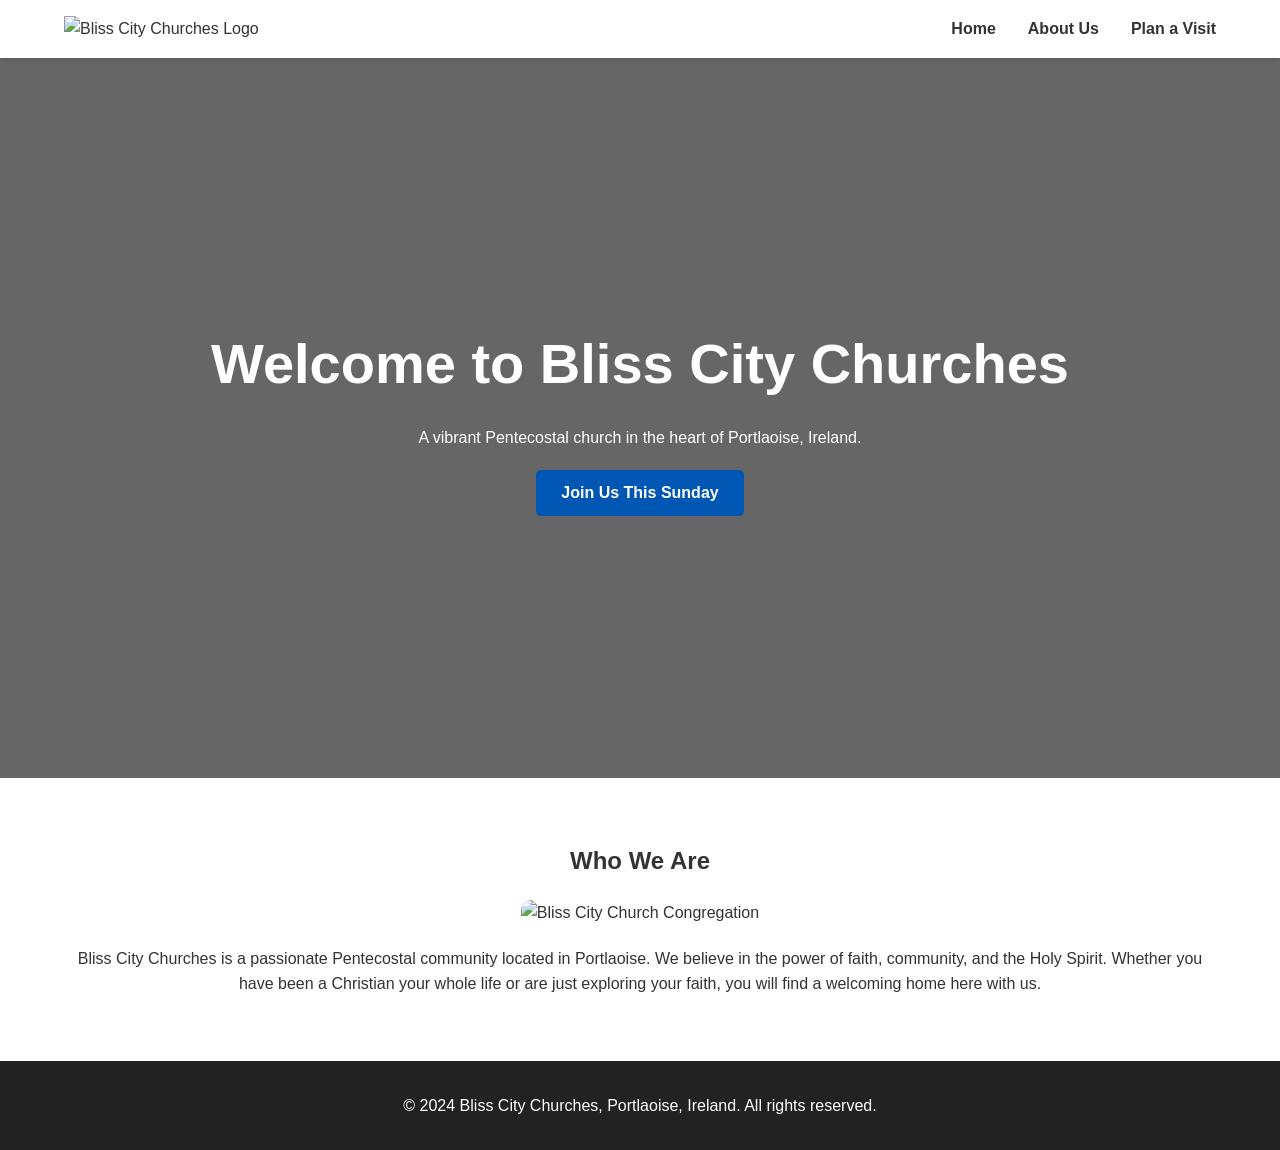
==== index.html @ 54a0cd27 "where we start" ====
<!DOCTYPE html>
<html lang="en">
<head>
    <meta charset="UTF-8">
    <meta name="viewport" content="width=device-width, initial-scale=1.0">
    <title>Bliss City Churches | Portlaoise, Ireland</title>
    <link rel="stylesheet" href="styles.css">
</head>
<body>
    <header>
        <div class="logo">
            <!-- Replace 'logo.png' with your actual logo file name in the assets folder -->
            <img src="assets/logo.png" alt="Bliss City Churches Logo" height="60">
        </div>
        <nav>
            <ul>
                <li><a href="#home">Home</a></li>
                <li><a href="#about">About Us</a></li>
                <li><a href="#visit">Plan a Visit</a></li>
            </ul>
        </nav>
    </header>

    <section id="home" class="hero">
        <div class="hero-content">
            <h1>Welcome to Bliss City Churches</h1>
            <p>A vibrant Pentecostal church in the heart of Portlaoise, Ireland.</p>
            <a href="#visit" class="btn">Join Us This Sunday</a>
        </div>
    </section>

    <section id="about" class="about">
        <h2>Who We Are</h2>
        <div class="about-content">
            <!-- Replace 'church-family.jpg' with a real photo from your assets folder -->
            <img src="assets/church-family.jpg" alt="Bliss City Church Congregation">
            <p>Bliss City Churches is a passionate Pentecostal community located in Portlaoise. We believe in the power of faith, community, and the Holy Spirit. Whether you have been a Christian your whole life or are just exploring your faith, you will find a welcoming home here with us.</p>
        </div>
    </section>

    <footer>
        <p>&copy; 2024 Bliss City Churches, Portlaoise, Ireland. All rights reserved.</p>
    </footer>
</body>
</html>
---- styles.css ----
* {
    margin: 0;
    padding: 0;
    box-sizing: border-box;
    font-family: 'Segoe UI', Tahoma, Geneva, Verdana, sans-serif;
}

body {
    line-height: 1.6;
    color: #333;
}

header {
    display: flex;
    justify-content: space-between;
    align-items: center;
    padding: 1rem 5%;
    background-color: #fff;
    box-shadow: 0 2px 5px rgba(0,0,0,0.1);
    position: sticky;
    top: 0;
    z-index: 100;
}

nav ul {
    list-style: none;
    display: flex;
    gap: 2rem;
}

nav a {
    text-decoration: none;
    color: #333;
    font-weight: 600;
    transition: color 0.3s ease;
}

nav a:hover {
    color: #0056b3;
}

.hero {
    /* Replace 'hero-bg.jpg' with a welcoming background image from your assets folder */
    background: linear-gradient(rgba(0, 0, 0, 0.6), rgba(0, 0, 0, 0.6)), url('assets/hero-bg.jpg') center/cover;
    height: 80vh;
    display: flex;
    align-items: center;
    justify-content: center;
    text-align: center;
    color: #fff;
    padding: 0 20px;
}

.hero h1 {
    font-size: 3.5rem;
    margin-bottom: 1rem;
}

.btn {
    display: inline-block;
    padding: 10px 25px;
    background-color: #0056b3;
    color: #fff;
    text-decoration: none;
    border-radius: 5px;
    margin-top: 20px;
    font-weight: bold;
    transition: background 0.3s;
}

.btn:hover {
    background-color: #004494;
}

.about {
    padding: 4rem 5%;
    text-align: center;
}

.about img {
    max-width: 100%;
    border-radius: 10px;
    margin: 20px 0;
}

footer {
    text-align: center;
    padding: 2rem;
    background-color: #222;
    color: #fff;
}
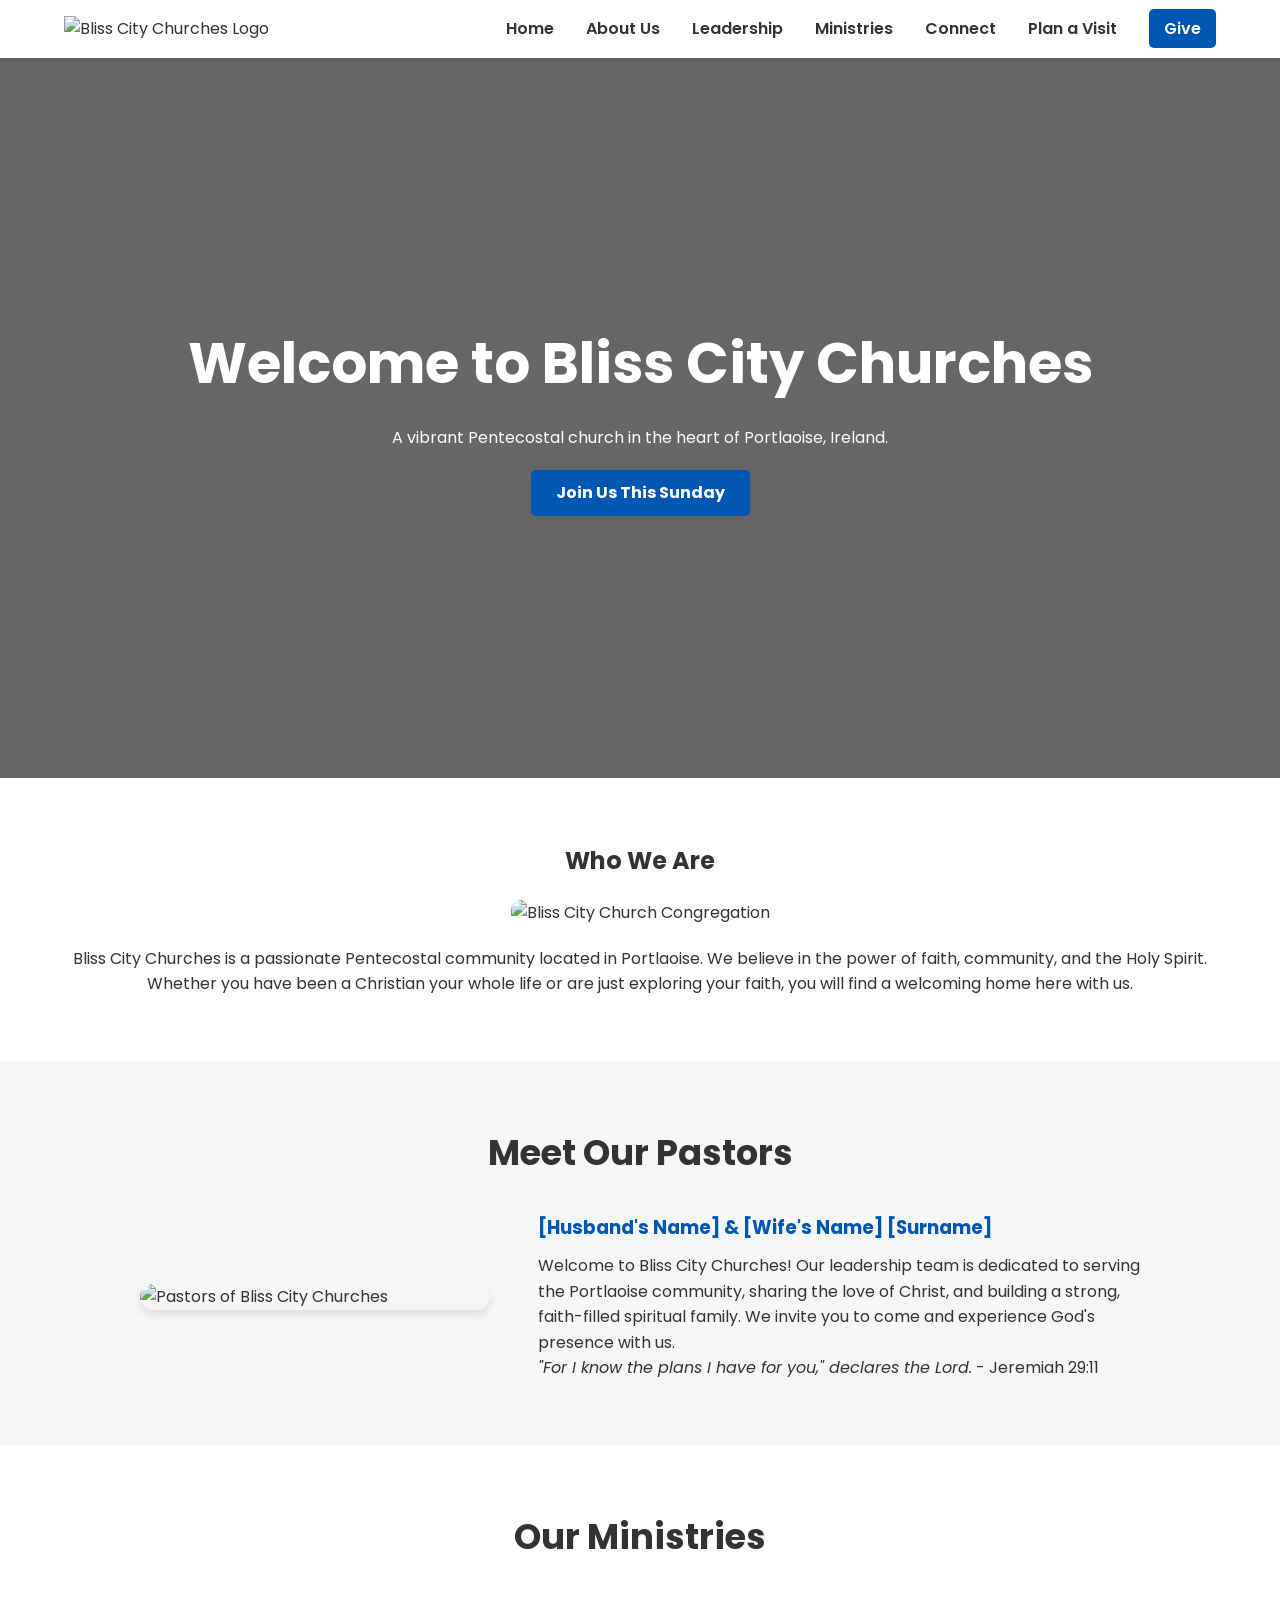
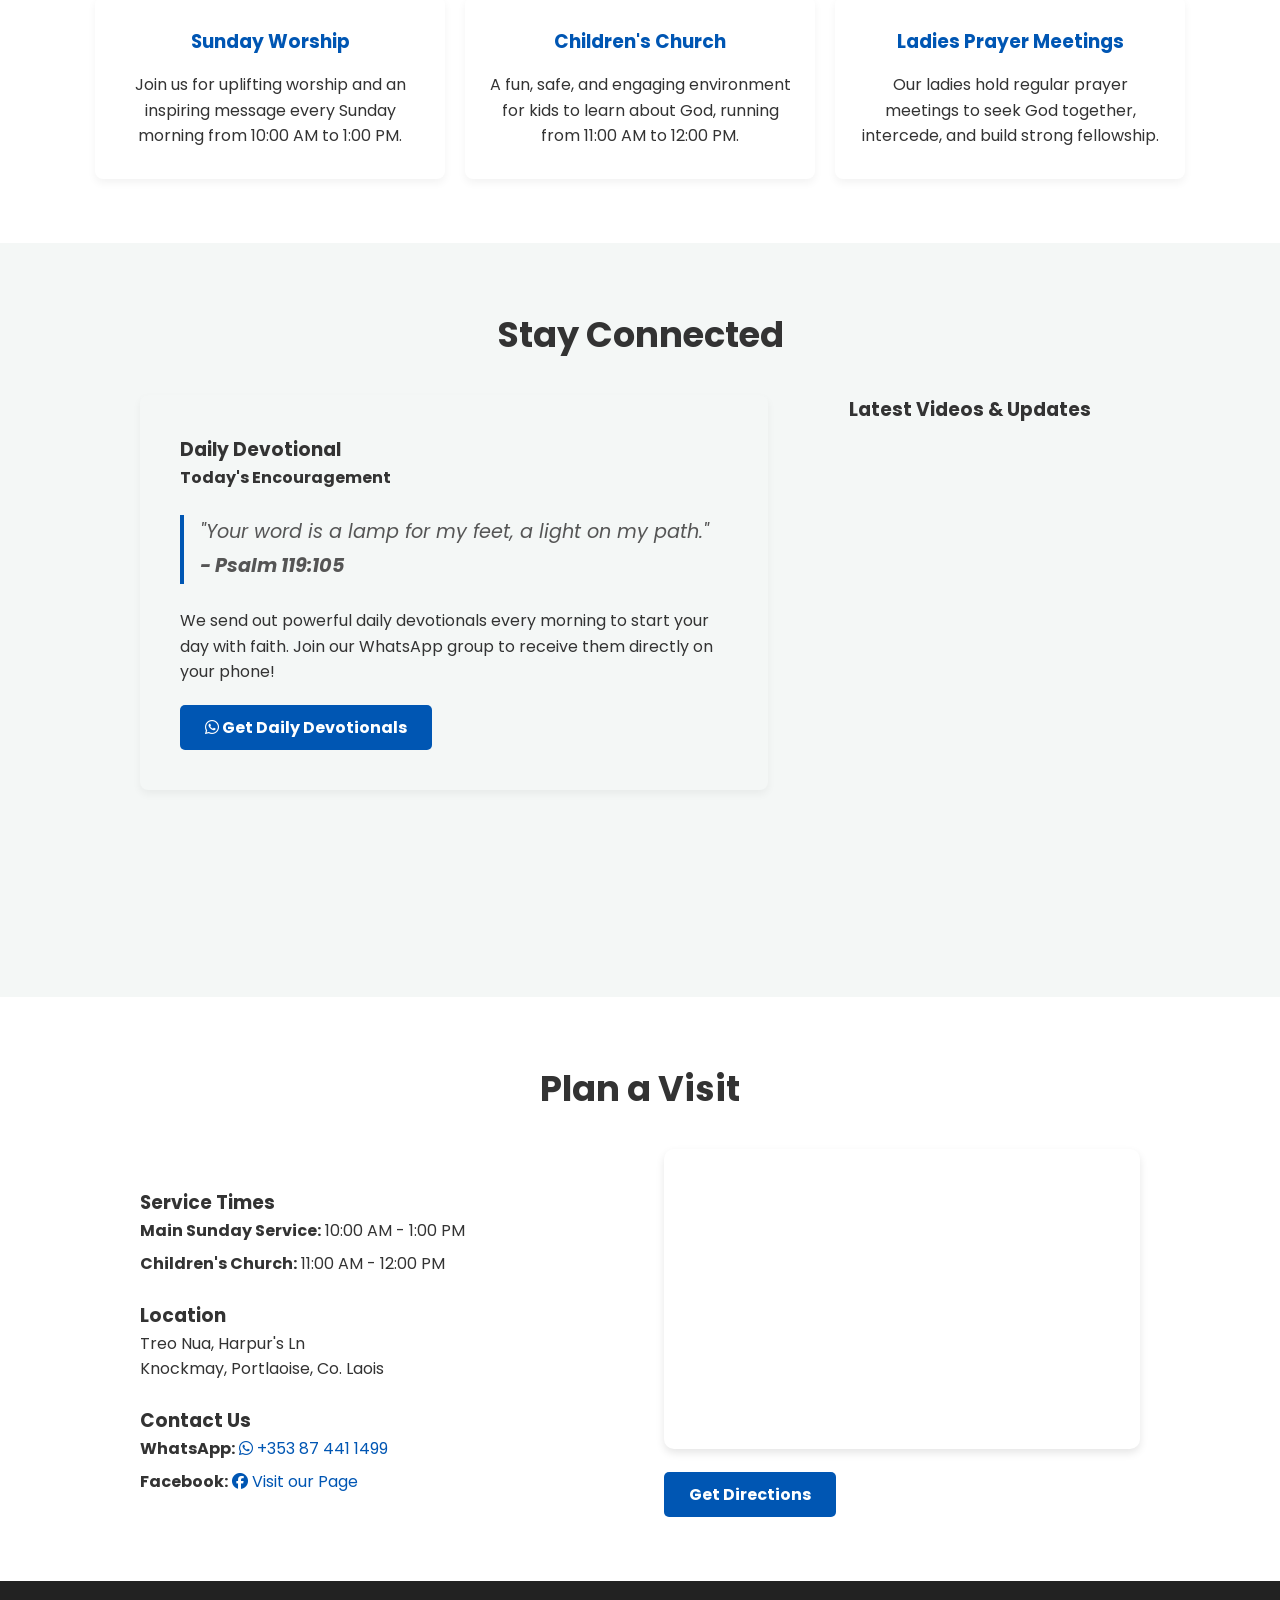
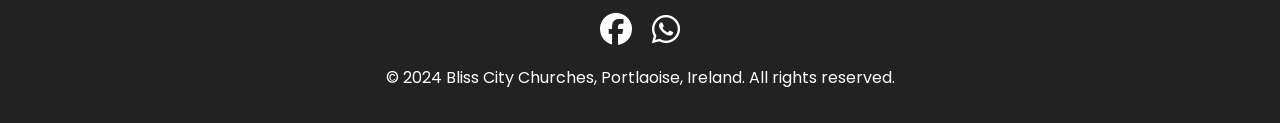
==== commit 2053a8f3: "massive upgrade" ====
--- a/index.html
+++ b/index.html
@@ -5,18 +5,24 @@
     <meta name="viewport" content="width=device-width, initial-scale=1.0">
     <title>Bliss City Churches | Portlaoise, Ireland</title>
     <link rel="stylesheet" href="styles.css">
+    <link rel="stylesheet" href="https://cdnjs.cloudflare.com/ajax/libs/font-awesome/6.4.0/css/all.min.css">
+    <!-- Adding a modern Google Font (Poppins) -->
+    <link href="https://fonts.googleapis.com/css2?family=Poppins:wght@300;400;600;700&display=swap" rel="stylesheet">
 </head>
 <body>
     <header>
         <div class="logo">
-            <!-- Replace 'logo.png' with your actual logo file name in the assets folder -->
-            <img src="assets/logo.png" alt="Bliss City Churches Logo" height="60">
+            <img src="assets/bliss%20city%20logo.jpg" alt="Bliss City Churches Logo" height="60">
         </div>
         <nav>
             <ul>
                 <li><a href="#home">Home</a></li>
                 <li><a href="#about">About Us</a></li>
+                <li><a href="#pastor">Leadership</a></li>
+                <li><a href="#ministries">Ministries</a></li>
+                <li><a href="#connect">Connect</a></li>
                 <li><a href="#visit">Plan a Visit</a></li>
+                <li><a href="#donate" class="nav-btn">Give</a></li>
             </ul>
         </nav>
     </header>
@@ -38,7 +44,91 @@
         </div>
     </section>
 
+    <section id="pastor" class="pastor">
+        <h2>Meet Our Pastors</h2>
+        <div class="pastor-content">
+            <!-- Replace 'pastors.jpg' with a photo of the pastor and his wife from your assets folder -->
+            <img src="assets/pastors.jpg" alt="Pastors of Bliss City Churches">
+            <div class="pastor-text">
+                <h3>[Husband's Name] & [Wife's Name] [Surname]</h3>
+                <p>Welcome to Bliss City Churches! Our leadership team is dedicated to serving the Portlaoise community, sharing the love of Christ, and building a strong, faith-filled spiritual family. We invite you to come and experience God's presence with us.</p>
+                <p><em>"For I know the plans I have for you," declares the Lord.</em> - Jeremiah 29:11</p>
+            </div>
+        </div>
+    </section>
+
+    <section id="ministries" class="ministries">
+        <h2>Our Ministries</h2>
+        <div class="grid-container">
+            <div class="card">
+                <h3>Sunday Worship</h3>
+                <p>Join us for uplifting worship and an inspiring message every Sunday morning from 10:00 AM to 1:00 PM.</p>
+            </div>
+            <div class="card">
+                <h3>Children's Church</h3>
+                <p>A fun, safe, and engaging environment for kids to learn about God, running from 11:00 AM to 12:00 PM.</p>
+            </div>
+            <div class="card">
+                <h3>Ladies Prayer Meetings</h3>
+                <p>Our ladies hold regular prayer meetings to seek God together, intercede, and build strong fellowship.</p>
+            </div>
+        </div>
+    </section>
+
+    <section id="connect" class="media-section">
+        <h2>Stay Connected</h2>
+        <div class="media-container">
+            <div class="devotional-card">
+                <h3>Daily Devotional</h3>
+                <p class="date"><strong>Today's Encouragement</strong></p>
+                <blockquote>
+                    "Your word is a lamp for my feet, a light on my path." <br><strong>- Psalm 119:105</strong>
+                </blockquote>
+                <p>We send out powerful daily devotionals every morning to start your day with faith. Join our WhatsApp group to receive them directly on your phone!</p>
+                <a href="https://wa.me/353874411499" target="_blank" class="btn"><i class="fab fa-whatsapp"></i> Get Daily Devotionals</a>
+            </div>
+            
+            <div class="facebook-wrap">
+                <h3>Latest Videos & Updates</h3>
+                <!-- Facebook Page Plugin iframe -->
+                <iframe src="https://www.facebook.com/plugins/page.php?href=https%3A%2F%2Fwww.facebook.com%2Fprofile.php%3Fid%3D100092281775877&tabs=timeline&width=340&height=500&small_header=false&adapt_container_width=true&hide_cover=false&show_facepile=true&appId" width="340" height="500" style="border:none;overflow:hidden" scrolling="no" frameborder="0" allowfullscreen="true" allow="autoplay; clipboard-write; encrypted-media; picture-in-picture; web-share"></iframe>
+            </div>
+        </div>
+    </section>
+
+    <section id="visit" class="visit">
+        <h2>Plan a Visit</h2>
+        <div class="visit-content">
+            <div class="visit-info">
+                <h3>Service Times</h3>
+                <p><strong>Main Sunday Service:</strong> 10:00 AM - 1:00 PM</p>
+                <p><strong>Children's Church:</strong> 11:00 AM - 12:00 PM</p>
+                <h3>Location</h3>
+                <p>Treo Nua, Harpur's Ln<br>Knockmay, Portlaoise, Co. Laois</p>
+                <h3>Contact Us</h3>
+                <p><strong>WhatsApp:</strong> <a href="https://wa.me/353874411499" target="_blank"><i class="fab fa-whatsapp"></i> +353 87 441 1499</a></p>
+                <p><strong>Facebook:</strong> <a href="https://www.facebook.com/profile.php?id=100092281775877" target="_blank"><i class="fab fa-facebook"></i> Visit our Page</a></p>
+            </div>
+            <div class="visit-map">
+                <!-- Interactive Google Map embedded for Portlaoise -->
+                <iframe 
+                    src="https://maps.google.com/maps?q=Treo%20Nua,%20Harpur's%20Ln,%20Knockmay,%20Portlaoise,%20Co.%20Laois&t=&z=15&ie=UTF8&iwloc=&output=embed" 
+                    width="100%" 
+                    height="300" 
+                    style="border:0;" 
+                    allowfullscreen="" 
+                    loading="lazy">
+                </iframe>
+                <a href="https://www.google.com/maps/dir/?api=1&destination=Treo+Nua,+Harpurs+Ln,+Knockmay,+Portlaoise,+Co.+Laois" target="_blank" class="btn map-btn">Get Directions</a>
+            </div>
+        </div>
+    </section>
+
     <footer>
+        <div class="social-links">
+            <a href="https://www.facebook.com/profile.php?id=100092281775877" target="_blank" aria-label="Facebook"><i class="fab fa-facebook fa-2x"></i></a>
+            <a href="https://wa.me/353874411499" target="_blank" aria-label="WhatsApp"><i class="fab fa-whatsapp fa-2x"></i></a>
+        </div>
         <p>&copy; 2024 Bliss City Churches, Portlaoise, Ireland. All rights reserved.</p>
     </footer>
 </body>
--- a/styles.css
+++ b/styles.css
@@ -2,7 +2,7 @@
     margin: 0;
     padding: 0;
     box-sizing: border-box;
-    font-family: 'Segoe UI', Tahoma, Geneva, Verdana, sans-serif;
+    font-family: 'Poppins', sans-serif;
 }
 
 body {
@@ -39,9 +39,19 @@
     color: #0056b3;
 }
 
+.nav-btn {
+    background-color: #0056b3;
+    color: #fff !important;
+    padding: 8px 15px;
+    border-radius: 5px;
+}
+
+.nav-btn:hover {
+    background-color: #004494;
+}
+
 .hero {
-    /* Replace 'hero-bg.jpg' with a welcoming background image from your assets folder */
-    background: linear-gradient(rgba(0, 0, 0, 0.6), rgba(0, 0, 0, 0.6)), url('assets/hero-bg.jpg') center/cover;
+    background: linear-gradient(rgba(0, 0, 0, 0.6), rgba(0, 0, 0, 0.6)), url('assets/bliss%20city%20hero.jpg') center/cover;
     height: 80vh;
     display: flex;
     align-items: center;
@@ -83,9 +93,211 @@
     margin: 20px 0;
 }
 
+.pastor {
+    padding: 4rem 5%;
+    text-align: center;
+    background-color: #f4f7f6;
+}
+
+.pastor h2 {
+    margin-bottom: 2rem;
+    font-size: 2.2rem;
+}
+
+.pastor-content {
+    display: flex;
+    flex-wrap: wrap;
+    gap: 3rem;
+    justify-content: center;
+    align-items: center;
+    max-width: 1000px;
+    margin: 0 auto;
+    text-align: left;
+}
+
+.pastor-content img {
+    width: 100%;
+    max-width: 350px;
+    height: auto;
+    object-fit: cover;
+    border-radius: 15px;
+    box-shadow: 0 4px 8px rgba(0,0,0,0.1);
+}
+
+.pastor-text {
+    flex: 1 1 300px;
+}
+
+.pastor-text h3 {
+    color: #0056b3;
+    margin-bottom: 10px;
+}
+
+.ministries, .visit {
+    padding: 4rem 5%;
+    text-align: center;
+}
+
+.ministries {
+    background-color: #fff;
+}
+
+.ministries h2, .visit h2 {
+    margin-bottom: 2rem;
+    font-size: 2.2rem;
+}
+
+.grid-container {
+    display: flex;
+    flex-wrap: wrap;
+    gap: 20px;
+    justify-content: center;
+}
+
+.card {
+    background: #fff;
+    padding: 30px 20px;
+    border-radius: 8px;
+    box-shadow: 0 4px 8px rgba(0,0,0,0.05);
+    flex: 1 1 300px;
+    max-width: 350px;
+    transition: transform 0.3s ease, box-shadow 0.3s ease;
+}
+
+.card:hover, .devotional-card:hover {
+    transform: translateY(-5px);
+    box-shadow: 0 8px 15px rgba(0,0,0,0.1);
+}
+
+.card h3 {
+    color: #0056b3;
+    margin-bottom: 15px;
+}
+
+.media-section {
+    padding: 4rem 5%;
+    text-align: center;
+    background-color: #f4f7f6;
+}
+
+.media-section h2 {
+    margin-bottom: 2rem;
+    font-size: 2.2rem;
+}
+
+.media-container {
+    display: flex;
+    flex-wrap: wrap;
+    gap: 2rem;
+    justify-content: center;
+    align-items: flex-start;
+    max-width: 1000px;
+    margin: 0 auto;
+}
+
+.devotional-card {
+    background: #f4f7f6;
+    padding: 2.5rem;
+    border-radius: 8px;
+    flex: 1 1 300px;
+    text-align: left;
+    box-shadow: 0 4px 8px rgba(0,0,0,0.05);
+    transition: transform 0.3s ease, box-shadow 0.3s ease;
+}
+
+.devotional-card blockquote {
+    font-size: 1.2rem;
+    font-style: italic;
+    border-left: 4px solid #0056b3;
+    padding-left: 1rem;
+    margin: 1.5rem 0;
+    color: #555;
+    line-height: 1.8;
+}
+
+.visit {
+    background-color: #fff;
+}
+
+.visit-content {
+    display: flex;
+    flex-wrap: wrap;
+    gap: 3rem;
+    justify-content: center;
+    align-items: center;
+    text-align: left;
+    max-width: 1000px;
+    margin: 0 auto;
+}
+
+.visit-info, .visit-map {
+    flex: 1 1 300px;
+}
+
+.visit-info h3 {
+    margin-top: 1.5rem;
+    color: #333;
+}
+
+.visit-info p {
+    margin-bottom: 0.5rem;
+}
+
+.visit-info a {
+    color: #0056b3;
+    text-decoration: none;
+}
+
+.visit-info a:hover {
+    text-decoration: underline;
+}
+
+.visit-map img, .visit-map iframe {
+    width: 100%;
+    border-radius: 10px;
+    box-shadow: 0 4px 8px rgba(0,0,0,0.1);
+}
+
+.map-btn {
+    margin-top: 15px;
+}
+
 footer {
     text-align: center;
     padding: 2rem;
     background-color: #222;
     color: #fff;
+}
+
+footer .social-links {
+    margin-bottom: 1rem;
+    display: flex;
+    justify-content: center;
+    gap: 20px;
+}
+
+footer .social-links a {
+    color: #fff;
+    text-decoration: none;
+    transition: color 0.3s ease, transform 0.3s ease;
+}
+
+footer .social-links a:hover {
+    color: #0056b3;
+    transform: scale(1.2);
+}
+
+/* Mobile Responsiveness */
+@media (max-width: 768px) {
+    header {
+        flex-direction: column;
+        gap: 15px;
+    }
+    nav ul {
+        flex-wrap: wrap;
+        justify-content: center;
+    }
+    .hero h1 {
+        font-size: 2.2rem;
+    }
 }
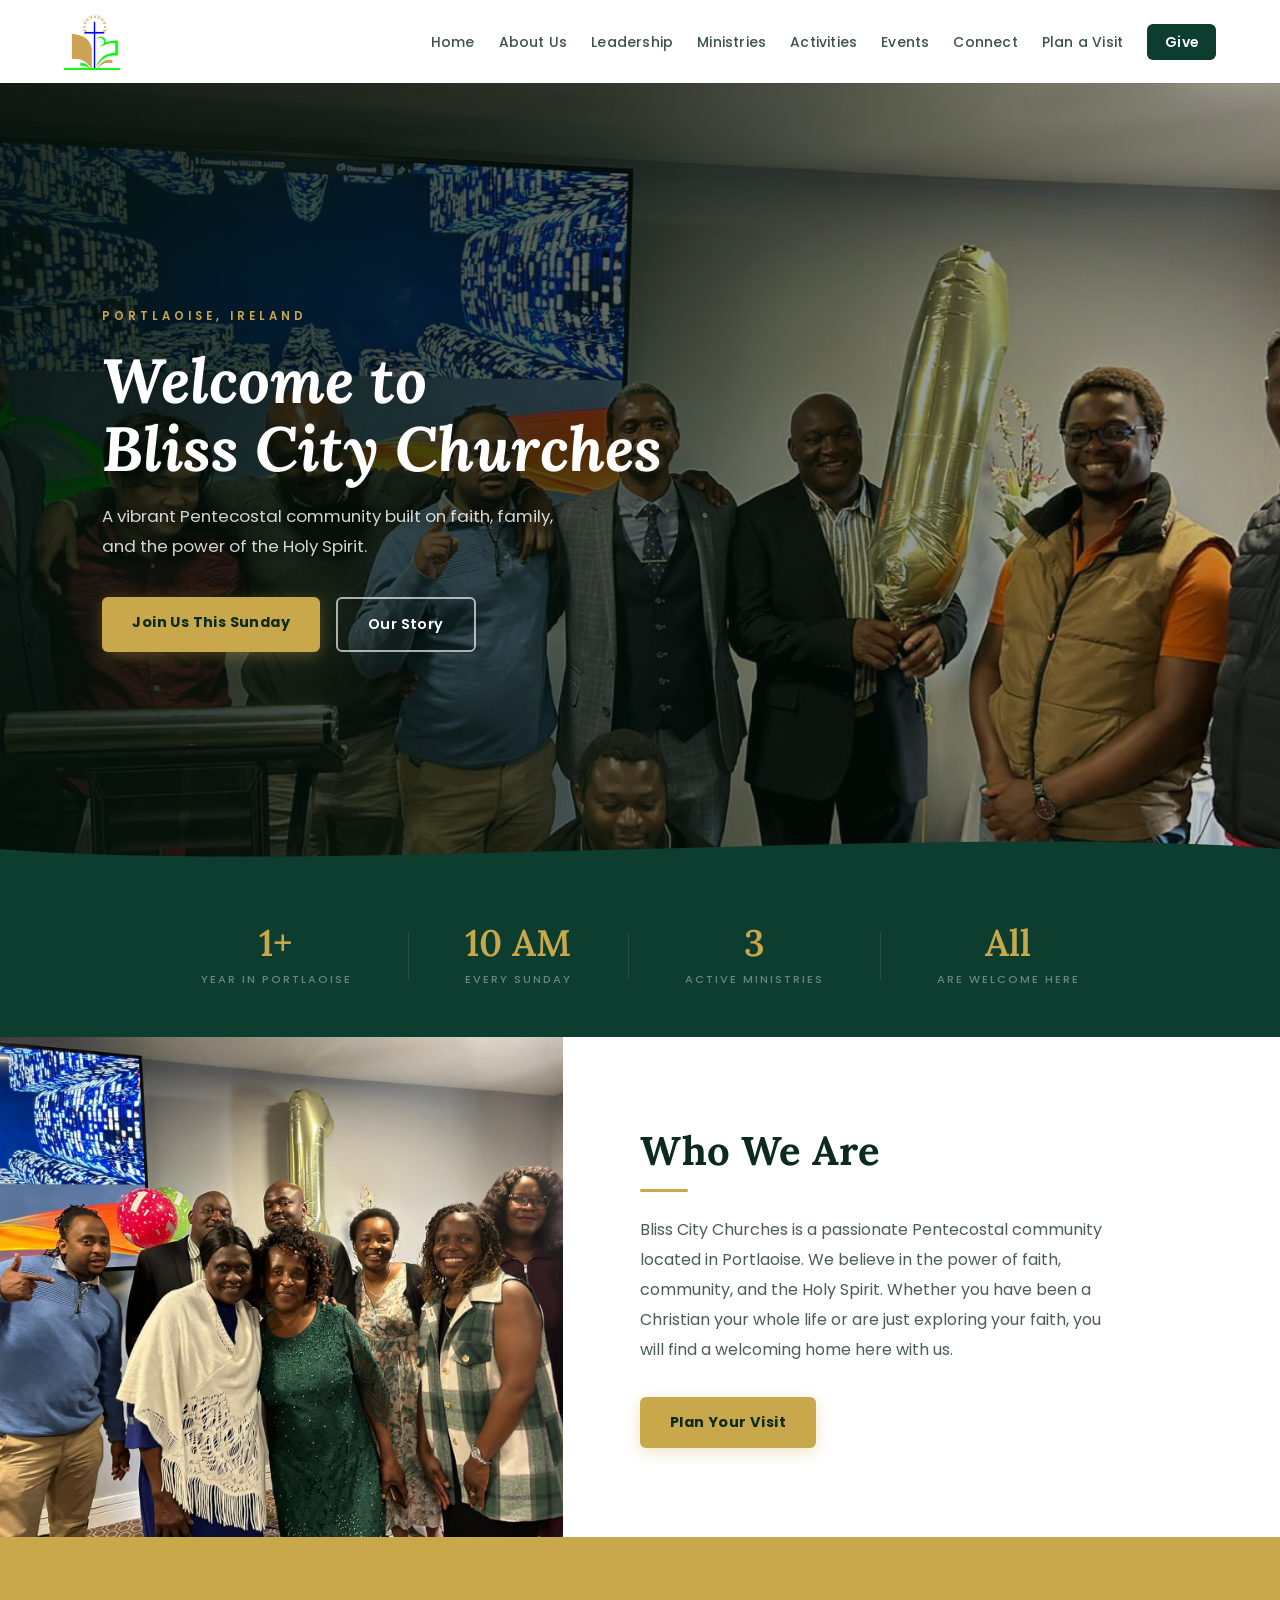
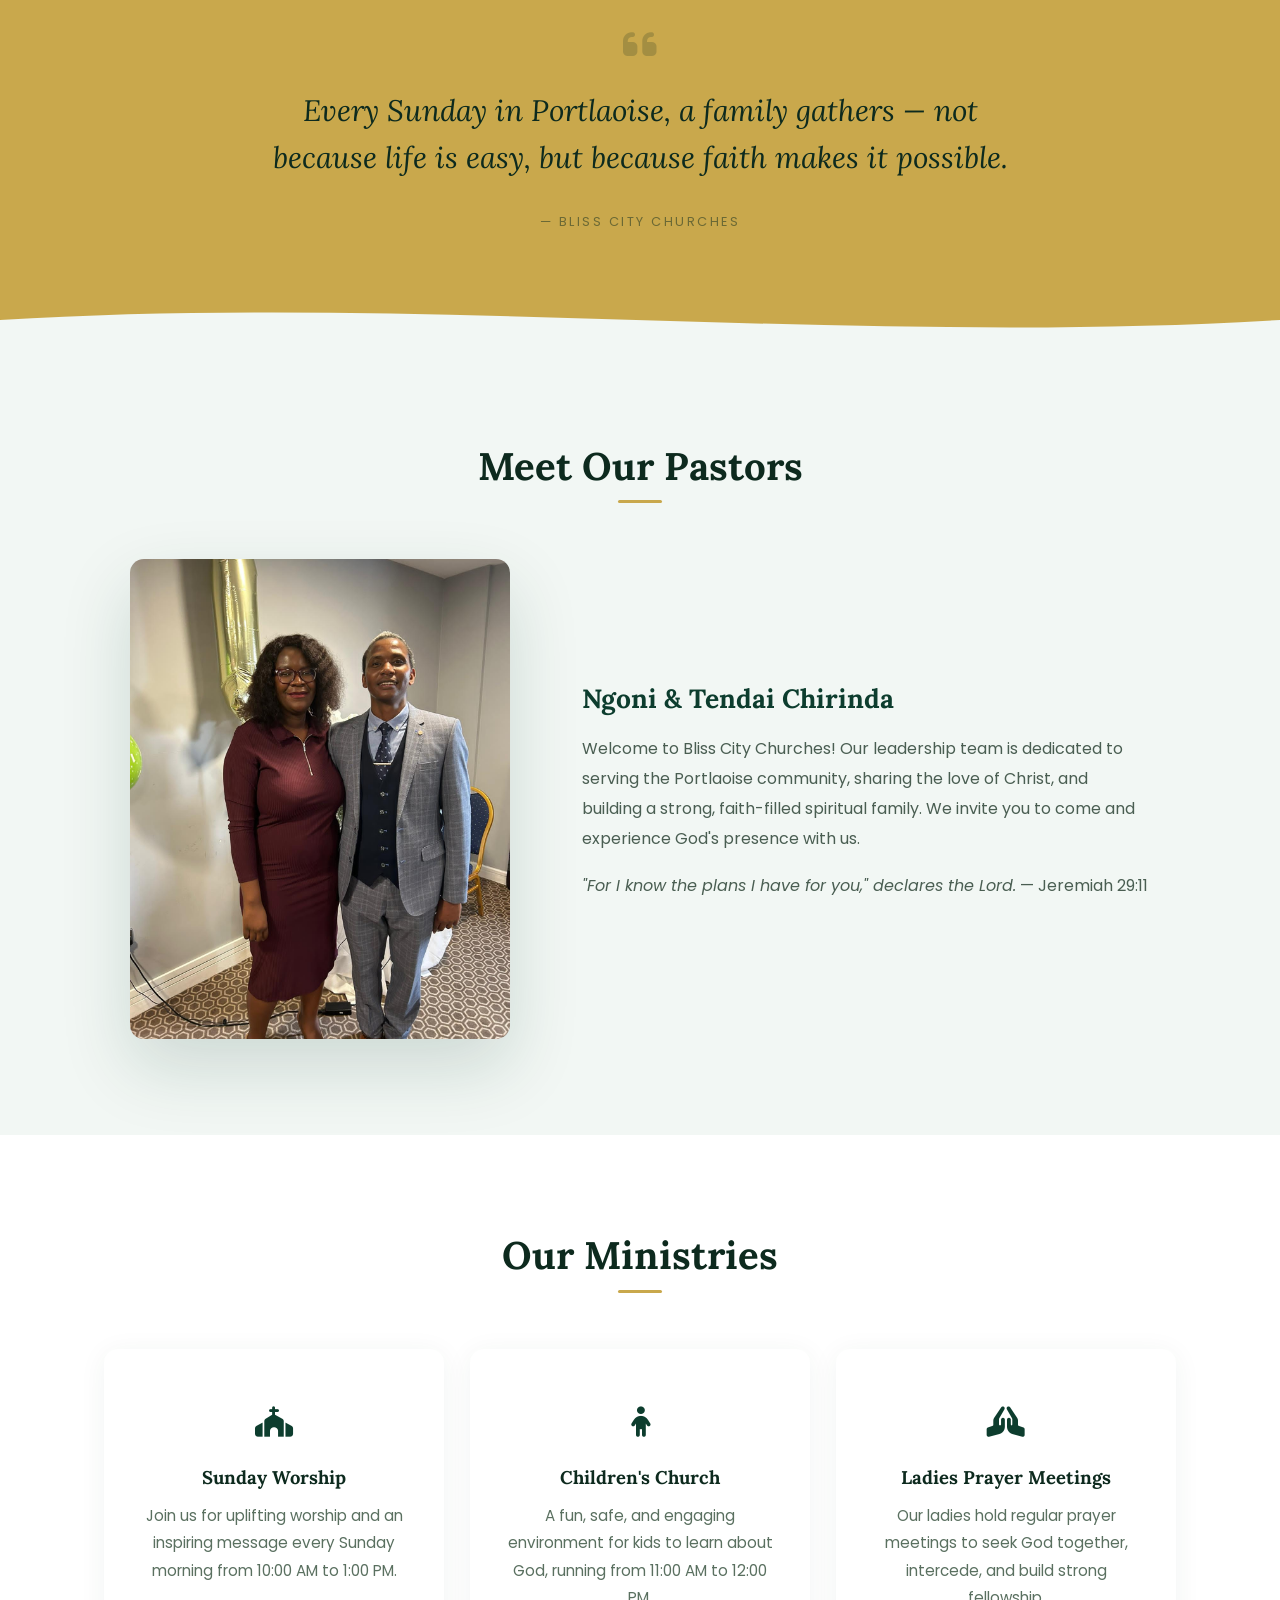
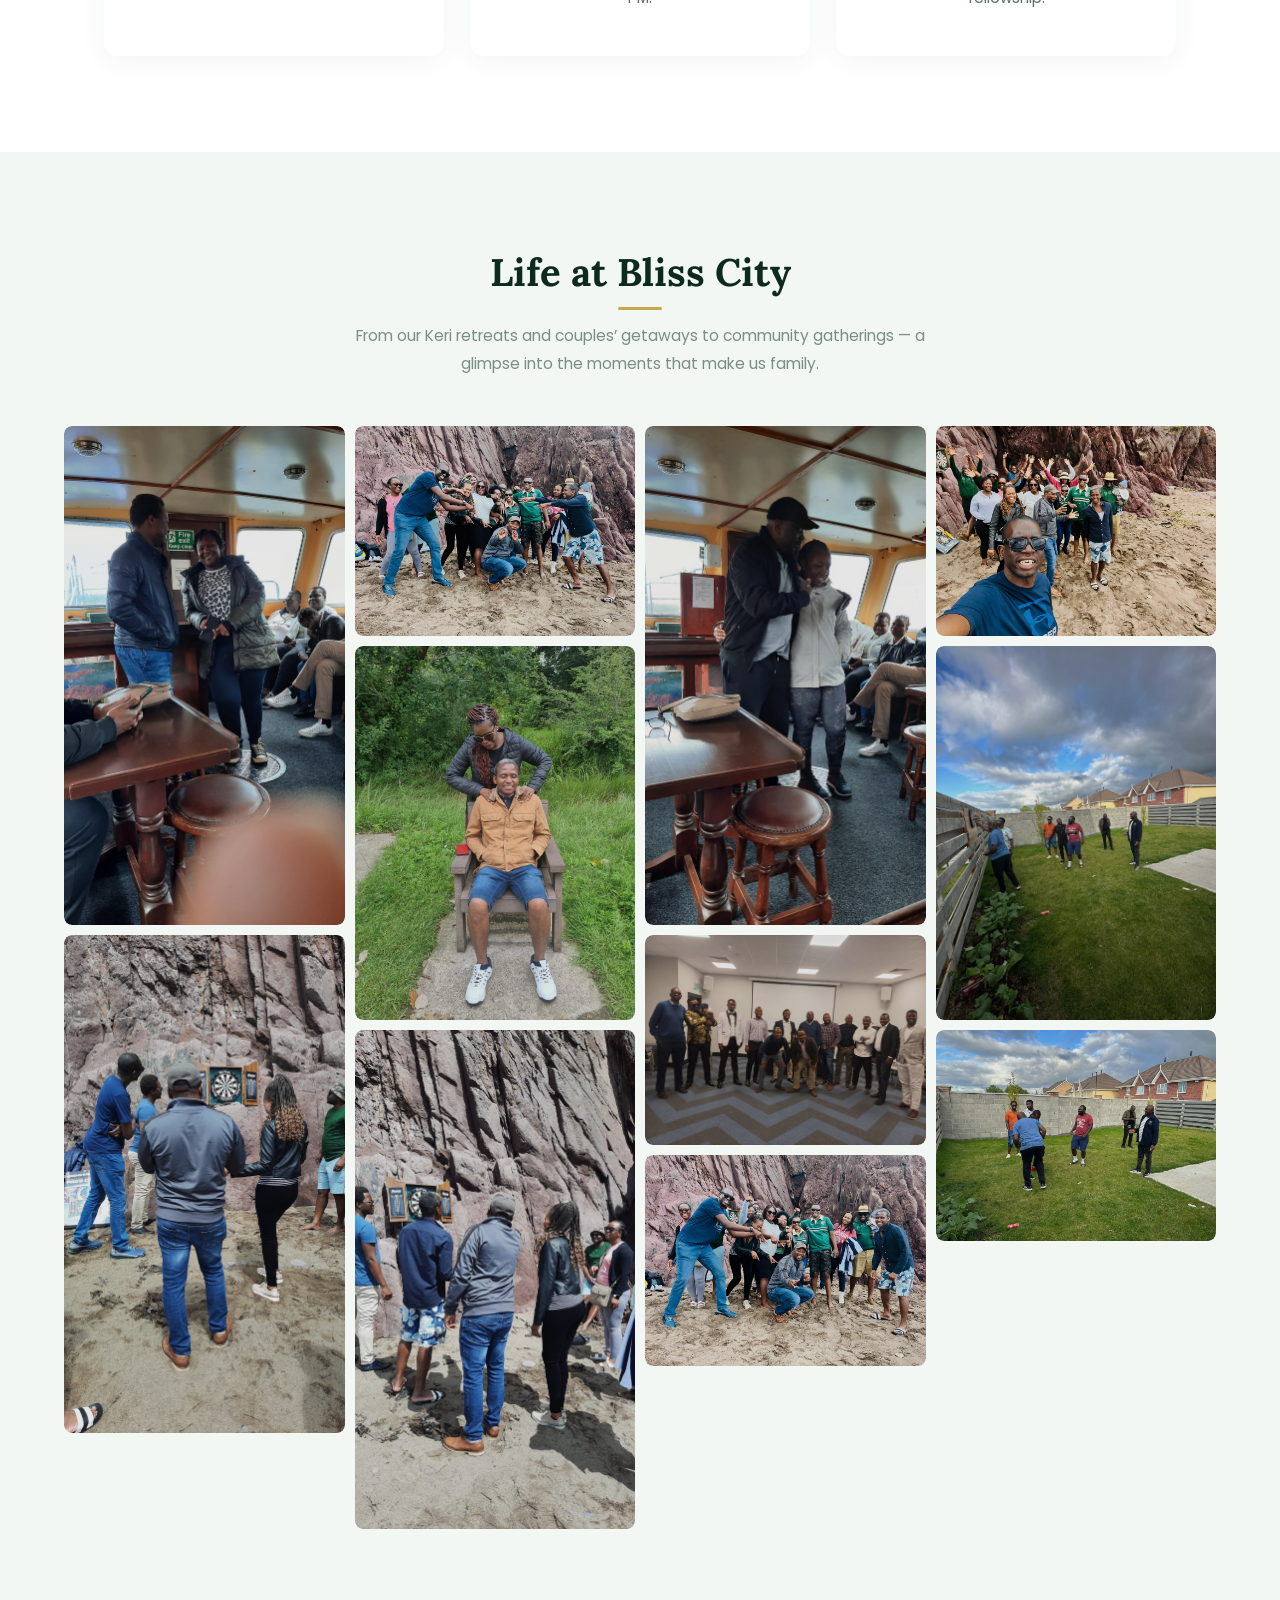
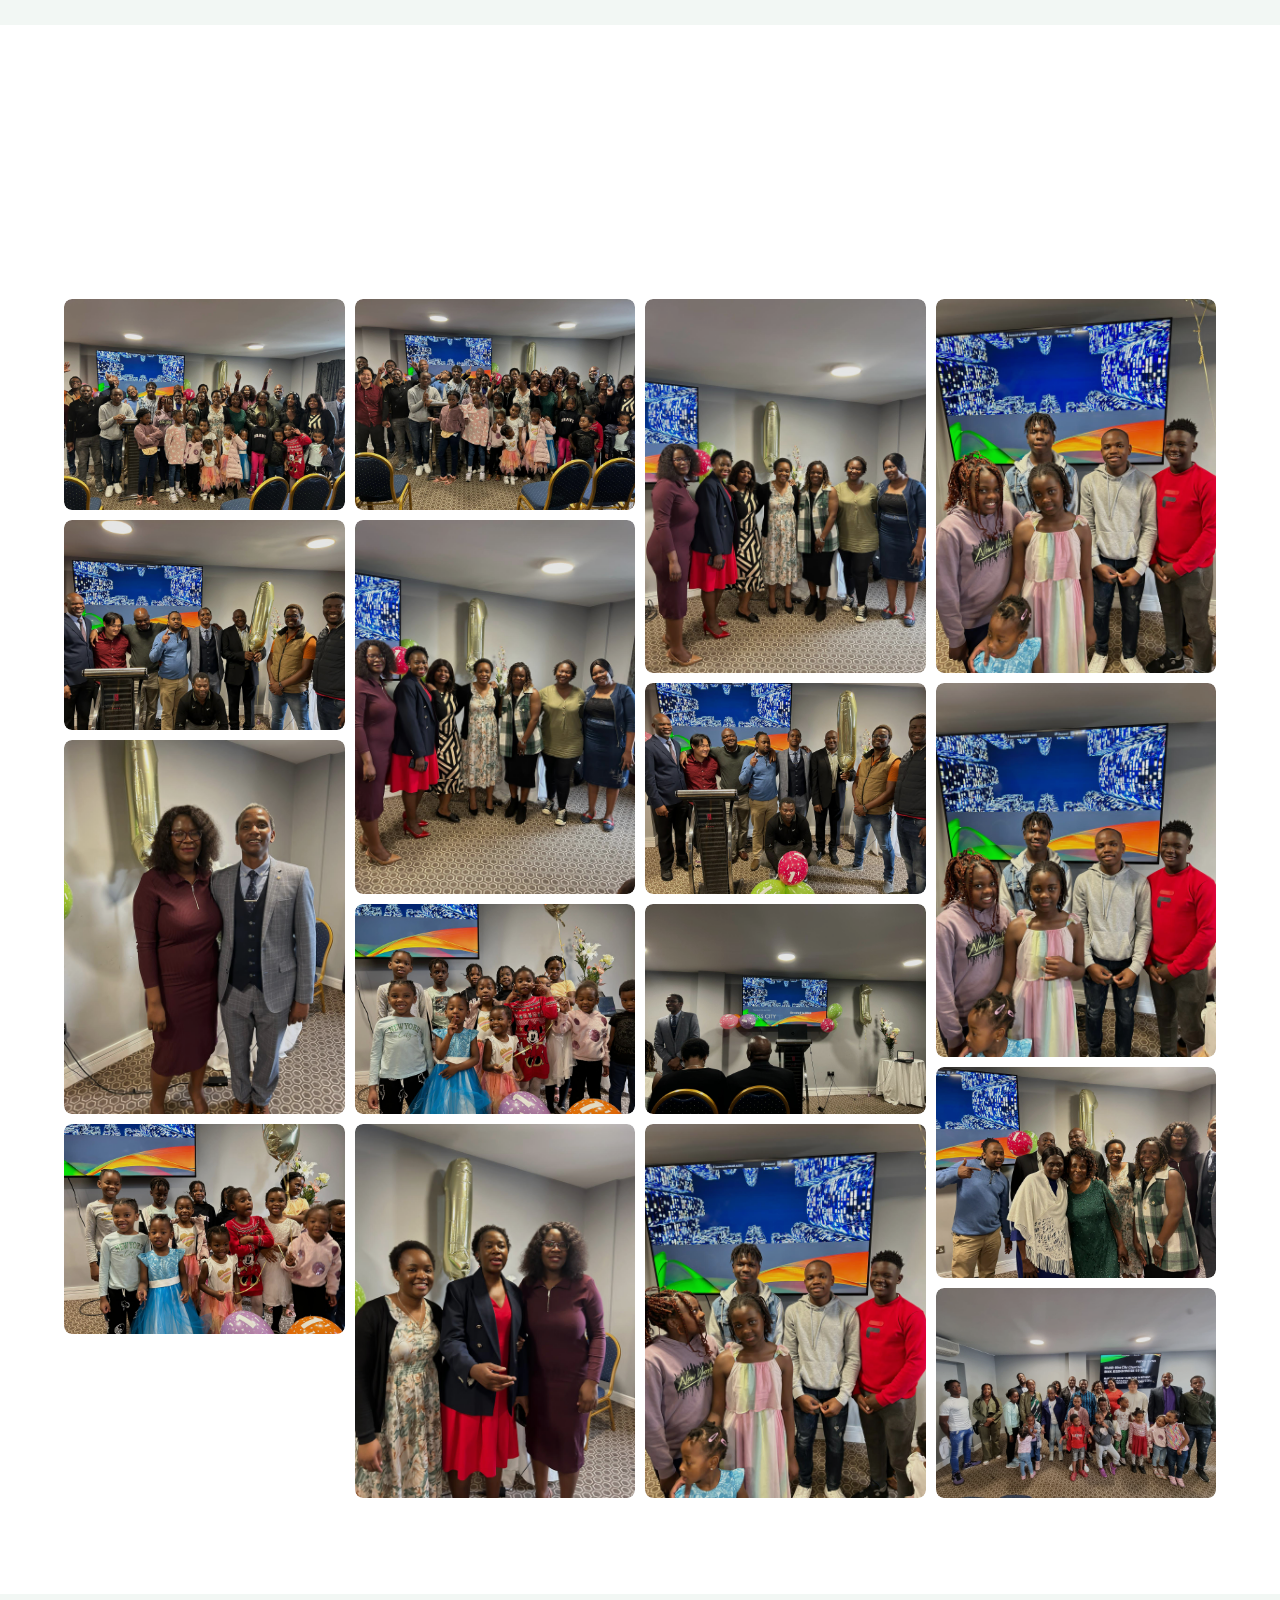
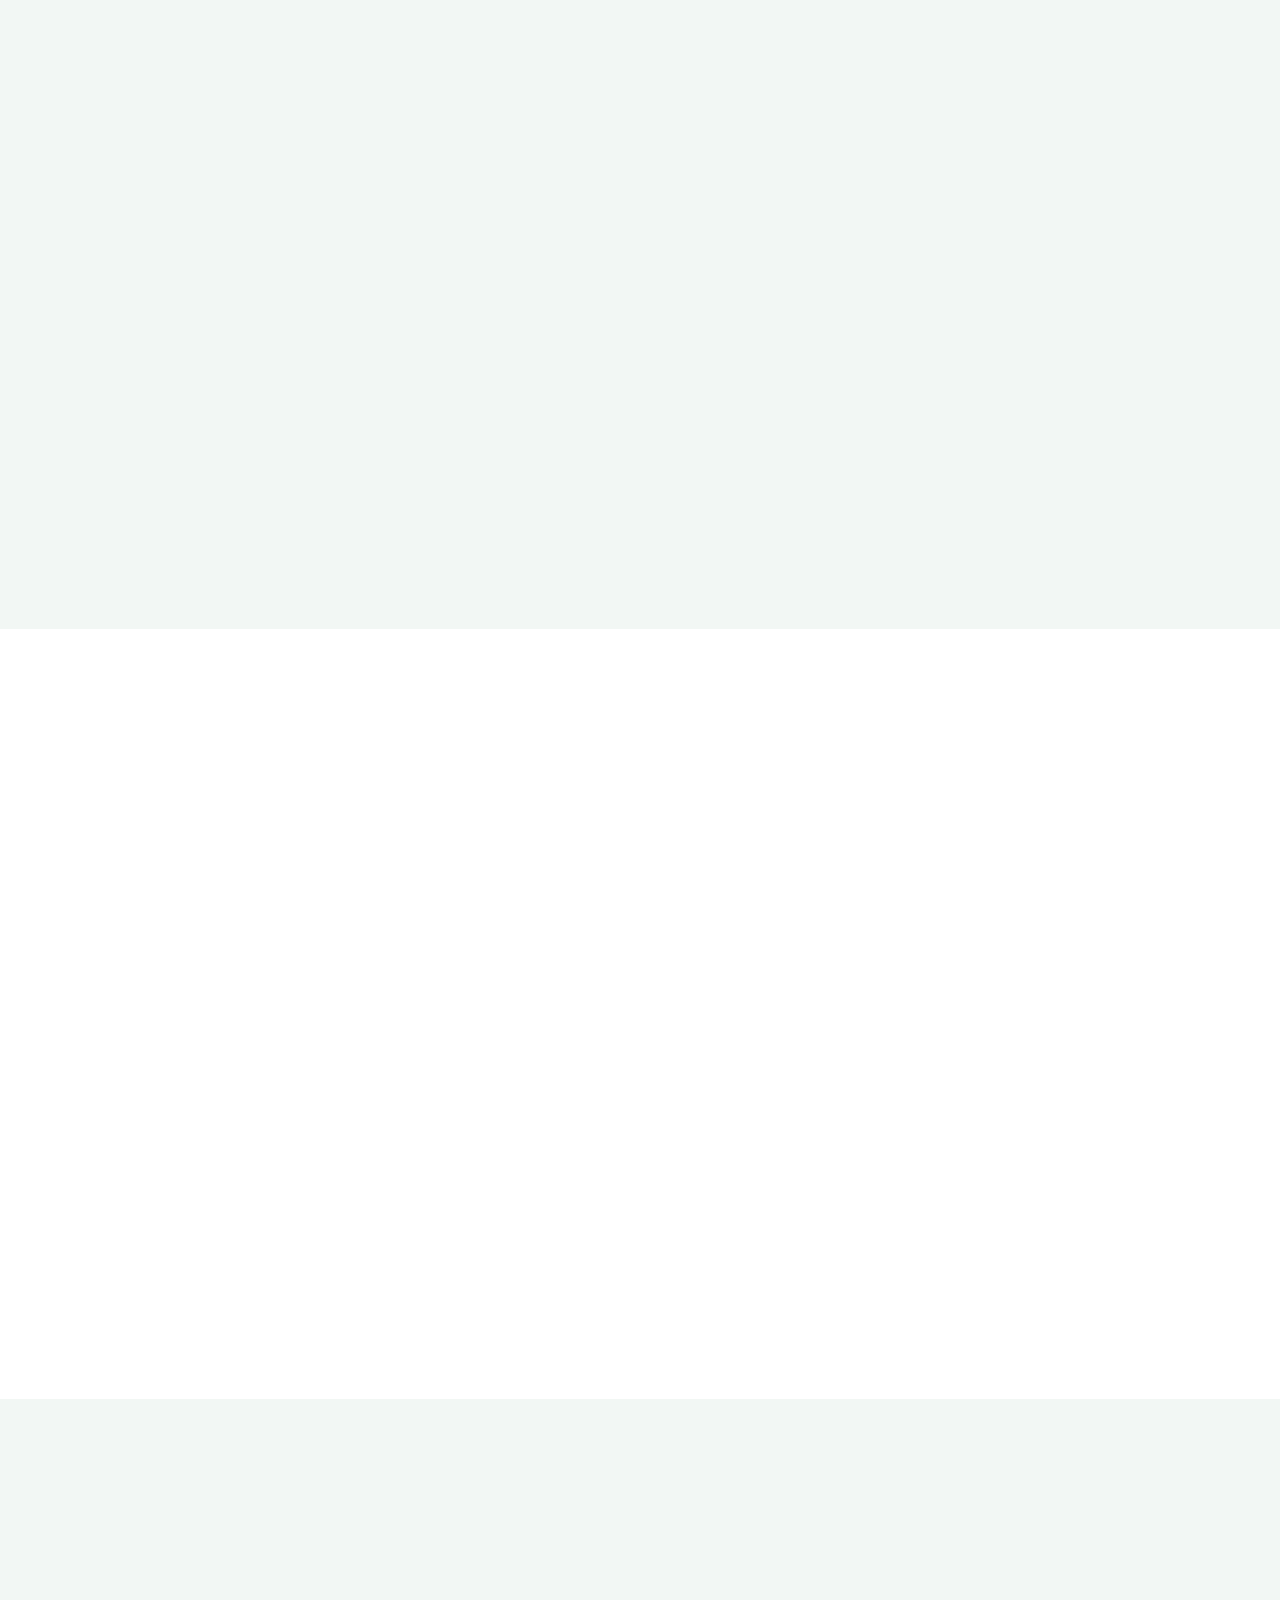
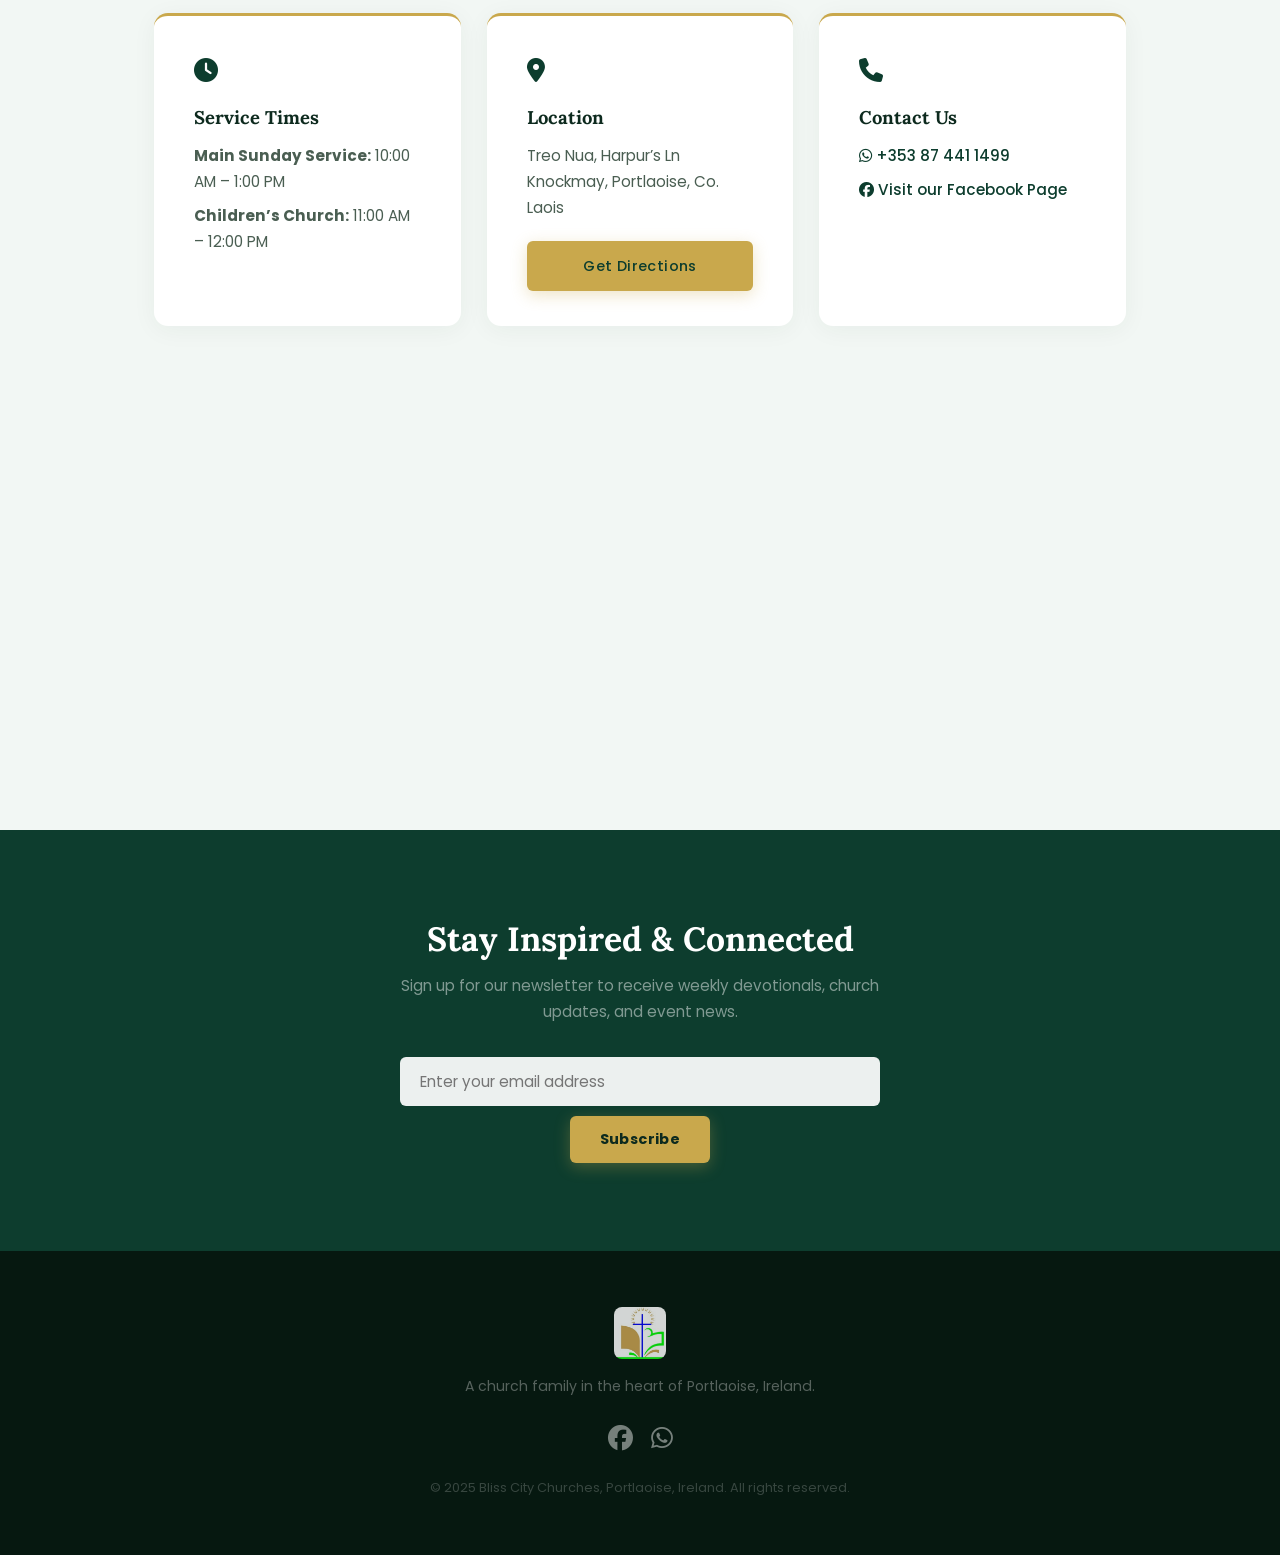
==== commit 0ed13e97: "new design" ====
--- a/index.html
+++ b/index.html
@@ -4,15 +4,19 @@
     <meta charset="UTF-8">
     <meta name="viewport" content="width=device-width, initial-scale=1.0">
     <title>Bliss City Churches | Portlaoise, Ireland</title>
+    <link rel="icon" href="Assets/bliss%20city%20logo.jpg" type="image/jpeg">
     <link rel="stylesheet" href="styles.css">
     <link rel="stylesheet" href="https://cdnjs.cloudflare.com/ajax/libs/font-awesome/6.4.0/css/all.min.css">
-    <!-- Adding a modern Google Font (Poppins) -->
-    <link href="https://fonts.googleapis.com/css2?family=Poppins:wght@300;400;600;700&display=swap" rel="stylesheet">
+    <link href="https://fonts.googleapis.com/css2?family=Lora:ital,wght@0,400;0,600;1,400;1,600&family=Poppins:wght@300;400;500;600;700&display=swap" rel="stylesheet">
 </head>
 <body>
-    <header>
+
+    <header id="main-header">
         <div class="logo">
-            <img src="assets/bliss%20city%20logo.jpg" alt="Bliss City Churches Logo" height="60">
+            <img src="Assets/bliss%20city%20logo.jpg" alt="Bliss City Churches Logo" height="56">
+        </div>
+        <div class="menu-toggle" id="mobile-menu">
+            <i class="fas fa-bars"></i>
         </div>
         <nav>
             <ul>
@@ -20,6 +24,8 @@
                 <li><a href="#about">About Us</a></li>
                 <li><a href="#pastor">Leadership</a></li>
                 <li><a href="#ministries">Ministries</a></li>
+                <li><a href="#activities">Activities</a></li>
+                <li><a href="#events">Events</a></li>
                 <li><a href="#connect">Connect</a></li>
                 <li><a href="#visit">Plan a Visit</a></li>
                 <li><a href="#donate" class="nav-btn">Give</a></li>
@@ -27,109 +33,396 @@
         </nav>
     </header>
 
+    <!-- HERO -->
     <section id="home" class="hero">
+        <!-- Slideshow background — each slide gets its own Ken Burns direction -->
+        <div class="hero-slides">
+            <div class="hero-slide" style="background-image:url('Assets/one_year_celebration/1000021980.jpg')"></div>
+            <div class="hero-slide" style="background-image:url('Assets/activities/1000018693.jpg')"></div>
+            <div class="hero-slide" style="background-image:url('Assets/one_year_celebration/1000022004.jpg')"></div>
+            <div class="hero-slide" style="background-image:url('Assets/activities/1000020202.jpg')"></div>
+            <div class="hero-slide" style="background-image:url('Assets/one_year_celebration/1000021965.jpg')"></div>
+            <div class="hero-slide" style="background-image:url('Assets/activities/1000018561.jpg')"></div>
+        </div>
+        <!-- Dark directional overlay -->
+        <div class="hero-overlay"></div>
+        <!-- Content -->
         <div class="hero-content">
-            <h1>Welcome to Bliss City Churches</h1>
-            <p>A vibrant Pentecostal church in the heart of Portlaoise, Ireland.</p>
-            <a href="#visit" class="btn">Join Us This Sunday</a>
-        </div>
-    </section>
-
+            <span class="hero-eyebrow">Portlaoise, Ireland</span>
+            <h1>Welcome to<br>Bliss City Churches</h1>
+            <p>A vibrant Pentecostal community built on faith, family, and the power of the Holy Spirit.</p>
+            <div class="hero-actions">
+                <a href="#visit" class="btn">Join Us This Sunday</a>
+                <a href="#about" class="btn btn-ghost">Our Story</a>
+            </div>
+        </div>
+        <!-- Wave into stats bar -->
+        <div class="wave-bottom">
+            <svg viewBox="0 0 1440 72" preserveAspectRatio="none">
+                <path d="M0,36 C360,72 1080,0 1440,36 L1440,72 L0,72 Z" fill="#0D3D2E"/>
+            </svg>
+        </div>
+    </section>
+
+    <!-- STATS BAR -->
+    <div class="stats-bar">
+        <div class="stat-item fade-up" data-delay="0">
+            <span class="stat-num">1+</span>
+            <span class="stat-lbl">Year in Portlaoise</span>
+        </div>
+        <div class="stat-sep"></div>
+        <div class="stat-item fade-up" data-delay="120">
+            <span class="stat-num">10 AM</span>
+            <span class="stat-lbl">Every Sunday</span>
+        </div>
+        <div class="stat-sep"></div>
+        <div class="stat-item fade-up" data-delay="240">
+            <span class="stat-num">3</span>
+            <span class="stat-lbl">Active Ministries</span>
+        </div>
+        <div class="stat-sep"></div>
+        <div class="stat-item fade-up" data-delay="360">
+            <span class="stat-num">All</span>
+            <span class="stat-lbl">Are Welcome Here</span>
+        </div>
+    </div>
+
+    <!-- ABOUT -->
     <section id="about" class="about">
-        <h2>Who We Are</h2>
-        <div class="about-content">
-            <!-- Replace 'church-family.jpg' with a real photo from your assets folder -->
-            <img src="assets/church-family.jpg" alt="Bliss City Church Congregation">
+        <div class="about-image fade-left" id="about-slideshow">
+            <img src="Assets/one_year_celebration/1000021866.jpg" alt="Bliss City Church Congregation" class="active">
+            <img src="Assets/one_year_celebration/1000021932.jpg" alt="Bliss City Church Worship">
+            <img src="Assets/one_year_celebration/1000021797.jpg" alt="Bliss City Church Community">
+            <img src="Assets/one_year_celebration/1000021989.jpg" alt="Bliss City Church Fellowship">
+        </div>
+        <div class="about-text fade-right">
+            <h2>Who We Are</h2>
             <p>Bliss City Churches is a passionate Pentecostal community located in Portlaoise. We believe in the power of faith, community, and the Holy Spirit. Whether you have been a Christian your whole life or are just exploring your faith, you will find a welcoming home here with us.</p>
-        </div>
-    </section>
-
+            <a href="#visit" class="btn">Plan Your Visit</a>
+        </div>
+    </section>
+
+    <!-- PULL QUOTE -->
+    <section class="pull-quote-section">
+        <div class="pull-quote-inner fade-up">
+            <i class="fas fa-quote-left quote-icon"></i>
+            <blockquote>Every Sunday in Portlaoise, a family gathers — not because life is easy, but because faith makes it possible.</blockquote>
+            <cite>— Bliss City Churches</cite>
+        </div>
+        <!-- Wave back to light -->
+        <div class="wave-bottom wave-bottom--light">
+            <svg viewBox="0 0 1440 72" preserveAspectRatio="none">
+                <path d="M0,36 C480,0 960,72 1440,36 L1440,72 L0,72 Z" fill="#F2F7F4"/>
+            </svg>
+        </div>
+    </section>
+
+    <!-- PASTORS -->
     <section id="pastor" class="pastor">
-        <h2>Meet Our Pastors</h2>
+        <h2 class="fade-up">Meet Our Pastors</h2>
         <div class="pastor-content">
-            <!-- Replace 'pastors.jpg' with a photo of the pastor and his wife from your assets folder -->
-            <img src="assets/pastors.jpg" alt="Pastors of Bliss City Churches">
-            <div class="pastor-text">
-                <h3>[Husband's Name] & [Wife's Name] [Surname]</h3>
+            <img src="Assets/one_year_celebration/1000021962.jpg" alt="Pastors Ngoni and Tendai Chirinda" class="fade-left">
+            <div class="pastor-text fade-right">
+                <h3>Ngoni & Tendai Chirinda</h3>
                 <p>Welcome to Bliss City Churches! Our leadership team is dedicated to serving the Portlaoise community, sharing the love of Christ, and building a strong, faith-filled spiritual family. We invite you to come and experience God's presence with us.</p>
-                <p><em>"For I know the plans I have for you," declares the Lord.</em> - Jeremiah 29:11</p>
-            </div>
-        </div>
-    </section>
-
+                <p><em>"For I know the plans I have for you," declares the Lord.</em> &mdash; Jeremiah 29:11</p>
+            </div>
+        </div>
+    </section>
+
+    <!-- MINISTRIES -->
     <section id="ministries" class="ministries">
-        <h2>Our Ministries</h2>
+        <h2 class="fade-up">Our Ministries</h2>
         <div class="grid-container">
-            <div class="card">
+            <div class="card fade-up" data-delay="0">
+                <div class="card-icon"><i class="fas fa-church"></i></div>
                 <h3>Sunday Worship</h3>
                 <p>Join us for uplifting worship and an inspiring message every Sunday morning from 10:00 AM to 1:00 PM.</p>
             </div>
-            <div class="card">
+            <div class="card fade-up" data-delay="130">
+                <div class="card-icon"><i class="fas fa-child"></i></div>
                 <h3>Children's Church</h3>
                 <p>A fun, safe, and engaging environment for kids to learn about God, running from 11:00 AM to 12:00 PM.</p>
             </div>
-            <div class="card">
+            <div class="card fade-up" data-delay="260">
+                <div class="card-icon"><i class="fas fa-hands-praying"></i></div>
                 <h3>Ladies Prayer Meetings</h3>
                 <p>Our ladies hold regular prayer meetings to seek God together, intercede, and build strong fellowship.</p>
             </div>
         </div>
     </section>
 
+    <!-- ACTIVITIES -->
+    <section id="activities" class="activities">
+        <h2 class="fade-up">Life at Bliss City</h2>
+        <p class="section-sub fade-up" data-delay="100">From our Keri retreats and couples&rsquo; getaways to community gatherings &mdash; a glimpse into the moments that make us family.</p>
+        <div class="gallery-grid">
+            <div class="gallery-item"><img src="Assets/activities/1000018693.jpg" alt="Church Activities" loading="lazy"></div>
+            <div class="gallery-item"><img src="Assets/activities/1000018561.jpg" alt="Church Activities" loading="lazy"></div>
+            <div class="gallery-item"><img src="Assets/activities/1000018093.jpg" alt="Church Activities" loading="lazy"></div>
+            <div class="gallery-item"><img src="Assets/activities/1000018792.jpg" alt="Church Activities" loading="lazy"></div>
+            <div class="gallery-item"><img src="Assets/activities/1000018573.jpg" alt="Church Activities" loading="lazy"></div>
+            <div class="gallery-item"><img src="Assets/activities/1000018696.jpg" alt="Church Activities" loading="lazy"></div>
+            <div class="gallery-item"><img src="Assets/activities/1000018542.jpg" alt="Church Activities" loading="lazy"></div>
+            <div class="gallery-item"><img src="Assets/activities/1000018102.jpg" alt="Church Activities" loading="lazy"></div>
+            <div class="gallery-item"><img src="Assets/activities/1000018099.jpg" alt="Church Activities" loading="lazy"></div>
+            <div class="gallery-item"><img src="Assets/activities/1000020202.jpg" alt="Church Activities" loading="lazy"></div>
+            <div class="gallery-item"><img src="Assets/activities/1000020211.jpg" alt="Church Activities" loading="lazy"></div>
+        </div>
+    </section>
+
+    <!-- ONE YEAR CELEBRATION -->
+    <section id="celebration" class="celebration">
+        <h2 class="fade-up">One Year Celebration</h2>
+        <p class="section-sub fade-up" data-delay="100">In 2024 we marked one incredible year of God&rsquo;s faithfulness with our Bliss City family in Portlaoise. Here are some of the moments we shared together.</p>
+        <div class="gallery-grid">
+            <div class="gallery-item"><img src="Assets/one_year_celebration/1000021866.jpg" alt="One Year Celebration" loading="lazy"></div>
+            <div class="gallery-item"><img src="Assets/one_year_celebration/1000021980.jpg" alt="One Year Celebration" loading="lazy"></div>
+            <div class="gallery-item"><img src="Assets/one_year_celebration/1000021962.jpg" alt="One Year Celebration" loading="lazy"></div>
+            <div class="gallery-item"><img src="Assets/one_year_celebration/1000022004.jpg" alt="One Year Celebration" loading="lazy"></div>
+            <div class="gallery-item"><img src="Assets/one_year_celebration/1000021881.jpg" alt="One Year Celebration" loading="lazy"></div>
+            <div class="gallery-item"><img src="Assets/one_year_celebration/1000021965.jpg" alt="One Year Celebration" loading="lazy"></div>
+            <div class="gallery-item"><img src="Assets/one_year_celebration/1000022007.jpg" alt="One Year Celebration" loading="lazy"></div>
+            <div class="gallery-item"><img src="Assets/one_year_celebration/1000021959.jpg" alt="One Year Celebration" loading="lazy"></div>
+            <div class="gallery-item"><img src="Assets/one_year_celebration/1000021968.jpg" alt="One Year Celebration" loading="lazy"></div>
+            <div class="gallery-item"><img src="Assets/one_year_celebration/1000021989.jpg" alt="One Year Celebration" loading="lazy"></div>
+            <div class="gallery-item"><img src="Assets/one_year_celebration/1000021797.jpg" alt="One Year Celebration" loading="lazy"></div>
+            <div class="gallery-item"><img src="Assets/one_year_celebration/1000021767.jpg" alt="One Year Celebration" loading="lazy"></div>
+            <div class="gallery-item"><img src="Assets/one_year_celebration/1000021779.jpg" alt="One Year Celebration" loading="lazy"></div>
+            <div class="gallery-item"><img src="Assets/one_year_celebration/1000021770.jpg" alt="One Year Celebration" loading="lazy"></div>
+            <div class="gallery-item"><img src="Assets/one_year_celebration/1000021932.jpg" alt="One Year Celebration" loading="lazy"></div>
+            <div class="gallery-item"><img src="Assets/one_year_celebration/1000020268.jpg" alt="One Year Celebration" loading="lazy"></div>
+        </div>
+    </section>
+
+    <!-- EVENTS -->
+    <section id="events" class="events">
+        <h2 class="fade-up">Upcoming Events</h2>
+        <div class="events-container">
+            <div class="event-card fade-up" data-delay="0">
+                <div class="event-date">
+                    <span class="month">Nov</span>
+                    <span class="day">25</span>
+                </div>
+                <div class="event-details">
+                    <h3>Community Worship Night</h3>
+                    <p>Join us for a special evening of extended worship and prayer. Everyone is welcome!</p>
+                </div>
+            </div>
+            <div class="event-card fade-up" data-delay="130">
+                <div class="event-date">
+                    <span class="month">Dec</span>
+                    <span class="day">24</span>
+                </div>
+                <div class="event-details">
+                    <h3>Christmas Eve Service</h3>
+                    <p>Celebrate the birth of Jesus with our church family. Expect carols, a special message, and fellowship.</p>
+                </div>
+            </div>
+            <p class="more-events fade-up" data-delay="200"><em>More upcoming events will be announced soon. Check our <a href="https://www.facebook.com/profile.php?id=100092281775877" target="_blank">Facebook page</a> for regular updates!</em></p>
+        </div>
+    </section>
+
+    <!-- CONNECT -->
     <section id="connect" class="media-section">
-        <h2>Stay Connected</h2>
+        <h2 class="fade-up">Stay Connected</h2>
         <div class="media-container">
-            <div class="devotional-card">
+            <div class="devotional-card fade-up" data-delay="0">
                 <h3>Daily Devotional</h3>
-                <p class="date"><strong>Today's Encouragement</strong></p>
+                <p><strong>Today&rsquo;s Encouragement</strong></p>
                 <blockquote>
-                    "Your word is a lamp for my feet, a light on my path." <br><strong>- Psalm 119:105</strong>
+                    &ldquo;Your word is a lamp for my feet, a light on my path.&rdquo;<br><strong>&mdash; Psalm 119:105</strong>
                 </blockquote>
                 <p>We send out powerful daily devotionals every morning to start your day with faith. Join our WhatsApp group to receive them directly on your phone!</p>
-                <a href="https://wa.me/353874411499" target="_blank" class="btn"><i class="fab fa-whatsapp"></i> Get Daily Devotionals</a>
-            </div>
-            
-            <div class="facebook-wrap">
+                <a href="https://wa.me/353874411499" target="_blank" class="btn"><i class="fab fa-whatsapp"></i>&nbsp; Get Daily Devotionals</a>
+            </div>
+            <div class="social-card fade-up" data-delay="150">
+                <div class="social-icon-wrap">
+                    <i class="fab fa-facebook"></i>
+                </div>
                 <h3>Latest Videos & Updates</h3>
-                <!-- Facebook Page Plugin iframe -->
-                <iframe src="https://www.facebook.com/plugins/page.php?href=https%3A%2F%2Fwww.facebook.com%2Fprofile.php%3Fid%3D100092281775877&tabs=timeline&width=340&height=500&small_header=false&adapt_container_width=true&hide_cover=false&show_facepile=true&appId" width="340" height="500" style="border:none;overflow:hidden" scrolling="no" frameborder="0" allowfullscreen="true" allow="autoplay; clipboard-write; encrypted-media; picture-in-picture; web-share"></iframe>
-            </div>
-        </div>
-    </section>
-
+                <p>Watch Sunday messages, see announcements, and join the conversation. Our Facebook page is updated regularly with services and community highlights.</p>
+                <a href="https://www.facebook.com/profile.php?id=100092281775877" target="_blank" class="btn"><i class="fab fa-facebook"></i>&nbsp; Visit Our Facebook Page</a>
+            </div>
+        </div>
+    </section>
+
+    <!-- VISIT -->
     <section id="visit" class="visit">
-        <h2>Plan a Visit</h2>
-        <div class="visit-content">
-            <div class="visit-info">
+        <h2 class="fade-up">Plan a Visit</h2>
+        <div class="visit-grid">
+            <div class="visit-box fade-up" data-delay="0">
+                <div class="visit-box-icon"><i class="fas fa-clock"></i></div>
                 <h3>Service Times</h3>
-                <p><strong>Main Sunday Service:</strong> 10:00 AM - 1:00 PM</p>
-                <p><strong>Children's Church:</strong> 11:00 AM - 12:00 PM</p>
+                <p><strong>Main Sunday Service:</strong> 10:00 AM &ndash; 1:00 PM</p>
+                <p><strong>Children&rsquo;s Church:</strong> 11:00 AM &ndash; 12:00 PM</p>
+            </div>
+            <div class="visit-box fade-up" data-delay="130">
+                <div class="visit-box-icon"><i class="fas fa-map-marker-alt"></i></div>
                 <h3>Location</h3>
-                <p>Treo Nua, Harpur's Ln<br>Knockmay, Portlaoise, Co. Laois</p>
+                <p>Treo Nua, Harpur&rsquo;s Ln<br>Knockmay, Portlaoise, Co. Laois</p>
+                <a href="https://www.google.com/maps/dir/?api=1&destination=Treo+Nua,+Harpurs+Ln,+Knockmay,+Portlaoise,+Co.+Laois" target="_blank" class="btn map-btn">Get Directions</a>
+            </div>
+            <div class="visit-box fade-up" data-delay="260">
+                <div class="visit-box-icon"><i class="fas fa-phone"></i></div>
                 <h3>Contact Us</h3>
-                <p><strong>WhatsApp:</strong> <a href="https://wa.me/353874411499" target="_blank"><i class="fab fa-whatsapp"></i> +353 87 441 1499</a></p>
-                <p><strong>Facebook:</strong> <a href="https://www.facebook.com/profile.php?id=100092281775877" target="_blank"><i class="fab fa-facebook"></i> Visit our Page</a></p>
-            </div>
-            <div class="visit-map">
-                <!-- Interactive Google Map embedded for Portlaoise -->
-                <iframe 
-                    src="https://maps.google.com/maps?q=Treo%20Nua,%20Harpur's%20Ln,%20Knockmay,%20Portlaoise,%20Co.%20Laois&t=&z=15&ie=UTF8&iwloc=&output=embed" 
-                    width="100%" 
-                    height="300" 
-                    style="border:0;" 
-                    allowfullscreen="" 
-                    loading="lazy">
-                </iframe>
-                <a href="https://www.google.com/maps/dir/?api=1&destination=Treo+Nua,+Harpurs+Ln,+Knockmay,+Portlaoise,+Co.+Laois" target="_blank" class="btn map-btn">Get Directions</a>
-            </div>
-        </div>
-    </section>
-
+                <p><a href="https://wa.me/353874411499" target="_blank"><i class="fab fa-whatsapp"></i> +353 87 441 1499</a></p>
+                <p><a href="https://www.facebook.com/profile.php?id=100092281775877" target="_blank"><i class="fab fa-facebook"></i> Visit our Facebook Page</a></p>
+            </div>
+        </div>
+        <div class="visit-map-wide">
+            <iframe
+                src="https://maps.google.com/maps?q=Treo%20Nua,%20Harpur's%20Ln,%20Knockmay,%20Portlaoise,%20Co.%20Laois&t=&z=15&ie=UTF8&iwloc=&output=embed"
+                width="100%" height="440" style="border:0;" allowfullscreen="" loading="lazy">
+            </iframe>
+        </div>
+    </section>
+
+    <!-- NEWSLETTER -->
+    <section class="newsletter">
+        <div class="newsletter-content fade-up">
+            <h2>Stay Inspired & Connected</h2>
+            <p>Sign up for our newsletter to receive weekly devotionals, church updates, and event news.</p>
+            <form action="#" class="newsletter-form">
+                <input type="email" placeholder="Enter your email address" required aria-label="Email address">
+                <button type="submit" class="btn btn-champagne">Subscribe</button>
+            </form>
+        </div>
+    </section>
+
+    <!-- LIGHTBOX -->
+    <div class="lightbox" id="lightbox">
+        <span class="lightbox-close" id="lightbox-close">&times;</span>
+        <span class="lightbox-prev" id="lightbox-prev">&#10094;</span>
+        <img src="" alt="Photo" id="lightbox-img">
+        <span class="lightbox-next" id="lightbox-next">&#10095;</span>
+    </div>
+
+    <!-- FOOTER -->
     <footer>
-        <div class="social-links">
-            <a href="https://www.facebook.com/profile.php?id=100092281775877" target="_blank" aria-label="Facebook"><i class="fab fa-facebook fa-2x"></i></a>
-            <a href="https://wa.me/353874411499" target="_blank" aria-label="WhatsApp"><i class="fab fa-whatsapp fa-2x"></i></a>
-        </div>
-        <p>&copy; 2024 Bliss City Churches, Portlaoise, Ireland. All rights reserved.</p>
+        <div class="footer-inner">
+            <img src="Assets/bliss%20city%20logo.jpg" alt="Bliss City Churches" class="footer-logo">
+            <p class="footer-tagline">A church family in the heart of Portlaoise, Ireland.</p>
+            <div class="social-links">
+                <a href="https://www.facebook.com/profile.php?id=100092281775877" target="_blank" aria-label="Facebook"><i class="fab fa-facebook fa-lg"></i></a>
+                <a href="https://wa.me/353874411499" target="_blank" aria-label="WhatsApp"><i class="fab fa-whatsapp fa-lg"></i></a>
+            </div>
+            <p class="footer-copy">&copy; 2025 Bliss City Churches, Portlaoise, Ireland. All rights reserved.</p>
+        </div>
     </footer>
+
+    <script>
+        // ── Apply data-delay to transition-delay ──────────────────
+        document.querySelectorAll('[data-delay]').forEach(el => {
+            el.style.transitionDelay = el.dataset.delay + 'ms';
+        });
+
+        // ── Intersection Observer — scroll animations ─────────────
+        const animObserver = new IntersectionObserver((entries) => {
+            entries.forEach(entry => {
+                if (entry.isIntersecting) {
+                    entry.target.classList.add('visible');
+                    animObserver.unobserve(entry.target);
+                }
+            });
+        }, { threshold: 0.12 });
+
+        document.querySelectorAll('.fade-up, .fade-left, .fade-right').forEach(el => {
+            animObserver.observe(el);
+        });
+
+        // ── Header hide/show on scroll ────────────────────────────
+        const header = document.getElementById('main-header');
+        const mobileMenu = document.getElementById('mobile-menu');
+        const nav = document.querySelector('nav');
+        let lastScroll = 0;
+        let isHoveringHeader = false;
+
+        header.addEventListener('mouseenter', () => { isHoveringHeader = true; });
+        header.addEventListener('mouseleave', () => { isHoveringHeader = false; });
+        mobileMenu.addEventListener('click', () => { nav.classList.toggle('active'); });
+
+        window.addEventListener('scroll', () => {
+            const currentScroll = window.pageYOffset || document.documentElement.scrollTop;
+            if (currentScroll > lastScroll && currentScroll > 100 && !isHoveringHeader) {
+                header.style.top = `-${header.offsetHeight}px`;
+                nav.classList.remove('active');
+            } else {
+                header.style.top = '0';
+            }
+            lastScroll = currentScroll <= 0 ? 0 : currentScroll;
+        });
+
+        document.querySelectorAll('nav a').forEach(link => {
+            link.addEventListener('click', () => { nav.classList.remove('active'); });
+        });
+
+        // ── Hero slideshow ────────────────────────────────────────
+        const heroSlides = document.querySelectorAll('.hero-slide');
+        let currentHeroSlide = 0;
+        if (heroSlides.length > 0) {
+            heroSlides[0].classList.add('active');
+            setInterval(() => {
+                heroSlides[currentHeroSlide].classList.remove('active');
+                currentHeroSlide = (currentHeroSlide + 1) % heroSlides.length;
+                heroSlides[currentHeroSlide].classList.add('active');
+            }, 6000);
+        }
+
+        // ── About slideshow ───────────────────────────────────────
+        const slides = document.querySelectorAll('#about-slideshow img');
+        let currentSlide = 0;
+        if (slides.length > 1) {
+            setInterval(() => {
+                slides[currentSlide].classList.remove('active');
+                currentSlide = (currentSlide + 1) % slides.length;
+                slides[currentSlide].classList.add('active');
+            }, 4000);
+        }
+
+        // ── Lightbox (scoped per gallery) ─────────────────────────
+        const lightbox = document.getElementById('lightbox');
+        const lightboxImg = document.getElementById('lightbox-img');
+        let currentGalleryItems = [];
+        let currentLightboxIndex = 0;
+
+        function openLightbox(items, index) {
+            currentGalleryItems = items;
+            currentLightboxIndex = index;
+            lightboxImg.src = items[index].src;
+            lightbox.classList.add('open');
+            document.body.style.overflow = 'hidden';
+        }
+
+        function closeLightbox() {
+            lightbox.classList.remove('open');
+            document.body.style.overflow = '';
+        }
+
+        document.querySelectorAll('.gallery-grid').forEach(grid => {
+            const imgs = Array.from(grid.querySelectorAll('.gallery-item img'));
+            imgs.forEach((img, i) => {
+                img.parentElement.addEventListener('click', () => openLightbox(imgs, i));
+            });
+        });
+
+        document.getElementById('lightbox-close').addEventListener('click', closeLightbox);
+        document.getElementById('lightbox-prev').addEventListener('click', () => {
+            currentLightboxIndex = (currentLightboxIndex - 1 + currentGalleryItems.length) % currentGalleryItems.length;
+            lightboxImg.src = currentGalleryItems[currentLightboxIndex].src;
+        });
+        document.getElementById('lightbox-next').addEventListener('click', () => {
+            currentLightboxIndex = (currentLightboxIndex + 1) % currentGalleryItems.length;
+            lightboxImg.src = currentGalleryItems[currentLightboxIndex].src;
+        });
+        lightbox.addEventListener('click', e => { if (e.target === lightbox) closeLightbox(); });
+        document.addEventListener('keydown', e => {
+            if (!lightbox.classList.contains('open')) return;
+            if (e.key === 'Escape') closeLightbox();
+            if (e.key === 'ArrowLeft') document.getElementById('lightbox-prev').click();
+            if (e.key === 'ArrowRight') document.getElementById('lightbox-next').click();
+        });
+    </script>
+
 </body>
-</html>+</html>
--- a/styles.css
+++ b/styles.css
@@ -1,188 +1,799 @@
-* {
+/* ============================================================
+   BLISS CITY CHURCHES
+   Palette: Deep Forest Green (#0D3D2E) + Champagne Gold (#C9A84C)
+   ============================================================ */
+
+html {
+    scroll-behavior: smooth;
+    scroll-padding-top: 88px;
+}
+
+*, *::before, *::after {
     margin: 0;
     padding: 0;
     box-sizing: border-box;
+}
+
+body {
     font-family: 'Poppins', sans-serif;
-}
-
-body {
-    line-height: 1.6;
-    color: #333;
-}
-
+    line-height: 1.7;
+    color: #3D5248;
+    font-size: 1rem;
+    -webkit-font-smoothing: antialiased;
+}
+
+h1, h2, h3, h4 {
+    font-family: 'Lora', serif;
+    color: #0D2A1E;
+    line-height: 1.25;
+}
+
+img { max-width: 100%; display: block; }
+
+/* ── Scroll Animations ───────────────────────────────────────── */
+.fade-up {
+    opacity: 0;
+    transform: translateY(38px);
+    transition: opacity 0.75s cubic-bezier(0.25, 0.46, 0.45, 0.94),
+                transform 0.75s cubic-bezier(0.25, 0.46, 0.45, 0.94);
+}
+
+.fade-left {
+    opacity: 0;
+    transform: translateX(-50px);
+    transition: opacity 0.85s cubic-bezier(0.25, 0.46, 0.45, 0.94),
+                transform 0.85s cubic-bezier(0.25, 0.46, 0.45, 0.94);
+}
+
+.fade-right {
+    opacity: 0;
+    transform: translateX(50px);
+    transition: opacity 0.85s cubic-bezier(0.25, 0.46, 0.45, 0.94),
+                transform 0.85s cubic-bezier(0.25, 0.46, 0.45, 0.94);
+}
+
+.fade-up.visible,
+.fade-left.visible,
+.fade-right.visible {
+    opacity: 1;
+    transform: translate(0, 0);
+}
+
+@media (prefers-reduced-motion: reduce) {
+    .fade-up, .fade-left, .fade-right {
+        opacity: 1;
+        transform: none;
+        transition: none;
+    }
+    .hero-slide {
+        animation: none;
+    }
+}
+
+/* ── Header ──────────────────────────────────────────────────── */
 header {
     display: flex;
     justify-content: space-between;
     align-items: center;
-    padding: 1rem 5%;
-    background-color: #fff;
-    box-shadow: 0 2px 5px rgba(0,0,0,0.1);
+    padding: 0.85rem 5%;
+    background: #fff;
+    box-shadow: 0 1px 0 rgba(13,61,46,0.08);
     position: sticky;
     top: 0;
-    z-index: 100;
+    z-index: 200;
+    transition: top 0.3s ease-in-out;
+}
+
+.menu-toggle {
+    display: none;
+    font-size: 1.6rem;
+    cursor: pointer;
+    color: #0D2A1E;
 }
 
 nav ul {
     list-style: none;
     display: flex;
-    gap: 2rem;
+    gap: 1.5rem;
+    align-items: center;
 }
 
 nav a {
     text-decoration: none;
-    color: #333;
+    color: #3D5248;
+    font-weight: 500;
+    font-size: 0.87rem;
+    letter-spacing: 0.2px;
+    transition: color 0.2s;
+}
+
+nav a:hover { color: #0D3D2E; }
+
+.nav-btn {
+    background: #0D3D2E !important;
+    color: #fff !important;
+    padding: 8px 18px;
+    border-radius: 6px;
     font-weight: 600;
-    transition: color 0.3s ease;
-}
-
-nav a:hover {
-    color: #0056b3;
-}
-
-.nav-btn {
-    background-color: #0056b3;
+    transition: background 0.2s !important;
+}
+
+.nav-btn:hover {
+    background: #0A2A1E !important;
     color: #fff !important;
-    padding: 8px 15px;
-    border-radius: 5px;
-}
-
-.nav-btn:hover {
-    background-color: #004494;
-}
-
+}
+
+/* ── Hero ────────────────────────────────────────────────────── */
 .hero {
-    background: linear-gradient(rgba(0, 0, 0, 0.6), rgba(0, 0, 0, 0.6)), url('assets/bliss%20city%20hero.jpg') center/cover;
-    height: 80vh;
+    position: relative;
+    min-height: 88vh;
+    overflow: hidden;
     display: flex;
     align-items: center;
-    justify-content: center;
-    text-align: center;
+    padding: 0 8%;
+}
+
+/* Slide container */
+.hero-slides {
+    position: absolute;
+    inset: 0;
+    z-index: 0;
+}
+
+/* Individual slides — each extends beyond bounds so KB zoom never shows edges */
+.hero-slide {
+    position: absolute;
+    inset: -8%;
+    background-size: cover;
+    background-position: center;
+    opacity: 0;
+    transition: opacity 1.8s ease-in-out;
+    will-change: transform, opacity;
+}
+
+.hero-slide.active { opacity: 1; }
+
+/* Six distinct Ken Burns directions — variety keeps it visually fresh */
+.hero-slide:nth-child(1) { animation: kb-zoom-in    20s ease-in-out infinite alternate; }
+.hero-slide:nth-child(2) { animation: kb-pan-right  20s ease-in-out infinite alternate; }
+.hero-slide:nth-child(3) { animation: kb-pan-left   20s ease-in-out infinite alternate; }
+.hero-slide:nth-child(4) { animation: kb-zoom-out   20s ease-in-out infinite alternate; }
+.hero-slide:nth-child(5) { animation: kb-pan-up     20s ease-in-out infinite alternate; }
+.hero-slide:nth-child(6) { animation: kb-pan-down   20s ease-in-out infinite alternate; }
+
+@keyframes kb-zoom-in    { from { transform: scale(1);            } to { transform: scale(1.14);             } }
+@keyframes kb-zoom-out   { from { transform: scale(1.14);         } to { transform: scale(1);                } }
+@keyframes kb-pan-right  { from { transform: scale(1.1) translateX(-3%); } to { transform: scale(1.1) translateX(3%);  } }
+@keyframes kb-pan-left   { from { transform: scale(1.1) translateX(3%);  } to { transform: scale(1.1) translateX(-3%); } }
+@keyframes kb-pan-up     { from { transform: scale(1.1) translateY(3%);  } to { transform: scale(1.1) translateY(-3%); } }
+@keyframes kb-pan-down   { from { transform: scale(1.1) translateY(-3%); } to { transform: scale(1.1) translateY(3%);  } }
+
+/* Dark directional overlay — sits above slides, below content */
+.hero-overlay {
+    position: absolute;
+    inset: 0;
+    background: linear-gradient(
+        to right,
+        rgba(4, 18, 10, 0.88) 0%,
+        rgba(4, 18, 10, 0.62) 50%,
+        rgba(4, 18, 10, 0.18) 100%
+    );
+    z-index: 1;
+}
+
+.hero-content {
+    position: relative;
+    z-index: 2;
+    max-width: 600px;
+}
+
+.hero-eyebrow {
+    display: block;
+    font-family: 'Poppins', sans-serif;
+    font-size: 0.72rem;
+    font-weight: 600;
+    letter-spacing: 4px;
+    text-transform: uppercase;
+    color: #C9A84C;
+    margin-bottom: 1.2rem;
+}
+
+.hero h1 {
+    font-size: 3.9rem;
     color: #fff;
-    padding: 0 20px;
-}
-
-.hero h1 {
-    font-size: 3.5rem;
-    margin-bottom: 1rem;
-}
-
+    font-style: italic;
+    text-shadow: 0 2px 30px rgba(0,0,0,0.35);
+    line-height: 1.1;
+    margin-bottom: 1.2rem;
+}
+
+.hero p {
+    font-size: 1.05rem;
+    color: rgba(255,255,255,0.82);
+    text-shadow: 0 1px 8px rgba(0,0,0,0.4);
+    max-width: 460px;
+    line-height: 1.78;
+}
+
+.hero-actions {
+    display: flex;
+    gap: 1rem;
+    flex-wrap: wrap;
+    margin-top: 2.2rem;
+}
+
+/* Wave divider (absolute bottom of hero / pull-quote) */
+.wave-bottom {
+    position: absolute;
+    bottom: 0;
+    left: 0;
+    width: 100%;
+    overflow: hidden;
+    line-height: 0;
+    z-index: 3;
+}
+
+.wave-bottom svg {
+    display: block;
+    width: 100%;
+    height: 52px;
+}
+
+/* ── Buttons ─────────────────────────────────────────────────── */
 .btn {
     display: inline-block;
-    padding: 10px 25px;
-    background-color: #0056b3;
+    padding: 13px 30px;
+    background: #C9A84C;
+    color: #0D2A1E;
+    text-decoration: none;
+    border-radius: 6px;
+    font-family: 'Poppins', sans-serif;
+    font-weight: 700;
+    font-size: 0.9rem;
+    letter-spacing: 0.4px;
+    transition: background 0.25s, transform 0.2s, box-shadow 0.25s;
+    box-shadow: 0 4px 16px rgba(201,168,76,0.32);
+    border: none;
+    cursor: pointer;
+}
+
+.btn:hover {
+    background: #A88930;
+    color: #0D2A1E;
+    transform: translateY(-2px);
+    box-shadow: 0 8px 24px rgba(201,168,76,0.42);
+}
+
+.btn-ghost {
+    background: transparent;
+    border: 2px solid rgba(255,255,255,0.65);
     color: #fff;
-    text-decoration: none;
-    border-radius: 5px;
-    margin-top: 20px;
-    font-weight: bold;
-    transition: background 0.3s;
-}
-
-.btn:hover {
-    background-color: #004494;
-}
-
-.about {
-    padding: 4rem 5%;
-    text-align: center;
-}
-
-.about img {
-    max-width: 100%;
-    border-radius: 10px;
-    margin: 20px 0;
-}
-
-.pastor {
-    padding: 4rem 5%;
-    text-align: center;
-    background-color: #f4f7f6;
-}
-
-.pastor h2 {
-    margin-bottom: 2rem;
-    font-size: 2.2rem;
-}
-
-.pastor-content {
-    display: flex;
-    flex-wrap: wrap;
-    gap: 3rem;
+    box-shadow: none;
+    font-weight: 600;
+}
+
+.btn-ghost:hover {
+    background: rgba(255,255,255,0.1);
+    border-color: #fff;
+    color: #fff;
+    box-shadow: none;
+    transform: translateY(-2px);
+}
+
+.btn-champagne {
+    background: #C9A84C;
+    color: #0D2A1E;
+}
+
+.btn-champagne:hover {
+    background: #A88930;
+    color: #0D2A1E;
+}
+
+/* ── Stats Bar ───────────────────────────────────────────────── */
+.stats-bar {
+    background: #0D3D2E;
+    display: flex;
     justify-content: center;
     align-items: center;
-    max-width: 1000px;
+    padding: 2.6rem 5%;
+    flex-wrap: wrap;
+    gap: 0;
+}
+
+.stat-item {
+    display: flex;
+    flex-direction: column;
+    align-items: center;
+    padding: 0.4rem 3.5rem;
+    text-align: center;
+}
+
+.stat-sep {
+    width: 1px;
+    height: 48px;
+    background: rgba(255,255,255,0.1);
+    flex-shrink: 0;
+}
+
+.stat-num {
+    font-family: 'Lora', serif;
+    font-size: 2.3rem;
+    font-weight: 600;
+    color: #C9A84C;
+    line-height: 1.1;
+}
+
+.stat-lbl {
+    font-size: 0.7rem;
+    font-weight: 500;
+    letter-spacing: 2px;
+    text-transform: uppercase;
+    color: rgba(255,255,255,0.38);
+    margin-top: 0.4rem;
+}
+
+/* ── About ───────────────────────────────────────────────────── */
+.about {
+    display: flex;
+    align-items: stretch;
+    background: #fff;
+}
+
+.about-image {
+    flex: 1;
+    position: relative;
+    min-height: 500px;
+    overflow: hidden;
+}
+
+.about-image img {
+    width: 100%;
+    height: 100%;
+    object-fit: cover;
+    position: absolute;
+    top: 0;
+    left: 0;
+    opacity: 0;
+    transition: opacity 1.2s ease-in-out;
+}
+
+.about-image img:first-child { position: absolute; }
+.about-image img.active { opacity: 1; }
+
+.about-text {
+    flex: 1;
+    padding: 5.5rem 6%;
+    display: flex;
+    flex-direction: column;
+    justify-content: center;
+}
+
+.about-text h2 {
+    font-size: 2.5rem;
+    color: #0D2A1E;
+    position: relative;
+    padding-bottom: 1rem;
+    margin-bottom: 0;
+}
+
+.about-text h2::after {
+    content: '';
+    position: absolute;
+    bottom: 0;
+    left: 0;
+    width: 0;
+    height: 3px;
+    background: #C9A84C;
+    border-radius: 2px;
+    transition: width 0.7s ease 0.4s;
+}
+
+.about-text.visible h2::after { width: 48px; }
+
+.about-text p {
+    color: #4A5E52;
+    line-height: 1.88;
+    margin-top: 1.4rem;
+    max-width: 480px;
+}
+
+.about-text .btn {
+    margin-top: 2rem;
+    align-self: flex-start;
+}
+
+/* ── Pull Quote ──────────────────────────────────────────────── */
+.pull-quote-section {
+    position: relative;
+    background: #C9A84C;
+    padding: 5.5rem 8% 7rem;
+    text-align: center;
+    overflow: hidden;
+}
+
+.pull-quote-inner {
+    max-width: 780px;
+    margin: 0 auto;
+}
+
+.quote-icon {
+    font-size: 2.4rem;
+    color: rgba(13,42,30,0.2);
+    margin-bottom: 1.5rem;
+    display: block;
+}
+
+.pull-quote-section blockquote {
+    font-family: 'Lora', serif;
+    font-size: 1.85rem;
+    font-style: italic;
+    color: #0D2A1E;
+    line-height: 1.58;
+    border: none;
+    padding: 0;
+    margin: 0 0 1.6rem;
+}
+
+.pull-quote-section cite {
+    font-family: 'Poppins', sans-serif;
+    font-size: 0.8rem;
+    letter-spacing: 2.5px;
+    text-transform: uppercase;
+    color: rgba(13,42,30,0.5);
+    font-style: normal;
+}
+
+/* ── Pastor ──────────────────────────────────────────────────── */
+.pastor {
+    padding: 6rem 5%;
+    text-align: center;
+    background: #F2F7F4;
+}
+
+.pastor > h2 {
+    font-size: 2.4rem;
+    color: #0D2A1E;
+    display: inline-block;
+    position: relative;
+    padding-bottom: 0.85rem;
+    margin-bottom: 3.5rem;
+}
+
+.pastor > h2::after {
+    content: '';
+    position: absolute;
+    bottom: 0;
+    left: 50%;
+    transform: translateX(-50%);
+    width: 44px;
+    height: 3px;
+    background: #C9A84C;
+    border-radius: 2px;
+}
+
+.pastor-content {
+    display: flex;
+    flex-wrap: wrap;
+    gap: 4.5rem;
+    justify-content: center;
+    align-items: center;
+    max-width: 1020px;
     margin: 0 auto;
     text-align: left;
 }
 
 .pastor-content img {
     width: 100%;
-    max-width: 350px;
-    height: auto;
+    max-width: 380px;
+    height: 480px;
     object-fit: cover;
-    border-radius: 15px;
-    box-shadow: 0 4px 8px rgba(0,0,0,0.1);
-}
-
-.pastor-text {
-    flex: 1 1 300px;
-}
+    border-radius: 14px;
+    box-shadow: 0 28px 70px rgba(13,61,46,0.16);
+}
+
+.pastor-text { flex: 1 1 300px; }
 
 .pastor-text h3 {
-    color: #0056b3;
-    margin-bottom: 10px;
-}
-
-.ministries, .visit {
-    padding: 4rem 5%;
-    text-align: center;
-}
-
+    color: #0D3D2E;
+    font-size: 1.65rem;
+    margin-bottom: 1.2rem;
+}
+
+.pastor-text p {
+    margin-bottom: 1rem;
+    color: #4A5E52;
+    line-height: 1.88;
+}
+
+/* ── Ministries ──────────────────────────────────────────────── */
 .ministries {
-    background-color: #fff;
-}
-
-.ministries h2, .visit h2 {
-    margin-bottom: 2rem;
-    font-size: 2.2rem;
+    padding: 6rem 5%;
+    text-align: center;
+    background: #fff;
+}
+
+.ministries > h2 {
+    font-size: 2.4rem;
+    color: #0D2A1E;
+    display: inline-block;
+    position: relative;
+    padding-bottom: 0.85rem;
+    margin-bottom: 3.5rem;
+}
+
+.ministries > h2::after {
+    content: '';
+    position: absolute;
+    bottom: 0;
+    left: 50%;
+    transform: translateX(-50%);
+    width: 44px;
+    height: 3px;
+    background: #C9A84C;
+    border-radius: 2px;
 }
 
 .grid-container {
     display: flex;
     flex-wrap: wrap;
-    gap: 20px;
+    gap: 26px;
     justify-content: center;
 }
 
 .card {
     background: #fff;
-    padding: 30px 20px;
+    padding: 2.8rem 2.2rem;
+    border-radius: 14px;
+    box-shadow: 0 4px 28px rgba(13,61,46,0.06);
+    flex: 1 1 280px;
+    max-width: 340px;
+    border-top: 3px solid transparent;
+    transition: transform 0.35s, box-shadow 0.35s, border-top-color 0.35s;
+}
+
+.card:hover {
+    transform: translateY(-8px);
+    box-shadow: 0 18px 48px rgba(13,61,46,0.12);
+    border-top-color: #C9A84C;
+}
+
+.card-icon {
+    font-size: 1.9rem;
+    color: #0D3D2E;
+    margin-bottom: 1.1rem;
+}
+
+.card h3 {
+    color: #0D2A1E;
+    font-size: 1.15rem;
+    margin-bottom: 0.8rem;
+}
+
+.card p {
+    color: #5A7060;
+    font-size: 0.95rem;
+    line-height: 1.8;
+}
+
+/* ── Galleries ───────────────────────────────────────────────── */
+.activities {
+    padding: 6rem 5%;
+    text-align: center;
+    background: #F2F7F4;
+}
+
+.celebration {
+    padding: 6rem 5%;
+    text-align: center;
+    background: #fff;
+}
+
+.activities > h2,
+.celebration > h2 {
+    font-size: 2.4rem;
+    color: #0D2A1E;
+    display: inline-block;
+    position: relative;
+    padding-bottom: 0.85rem;
+    margin-bottom: 0.75rem;
+}
+
+.activities > h2::after,
+.celebration > h2::after {
+    content: '';
+    position: absolute;
+    bottom: 0;
+    left: 50%;
+    transform: translateX(-50%);
+    width: 44px;
+    height: 3px;
+    background: #C9A84C;
+    border-radius: 2px;
+}
+
+.section-sub {
+    color: #7A8F82;
+    max-width: 580px;
+    margin: 0 auto 3rem;
+    font-size: 0.97rem;
+    line-height: 1.82;
+}
+
+.gallery-grid {
+    columns: 4;
+    column-gap: 10px;
+    max-width: 1200px;
+    margin: 0 auto;
+}
+
+.gallery-item {
+    break-inside: avoid;
+    margin-bottom: 10px;
     border-radius: 8px;
-    box-shadow: 0 4px 8px rgba(0,0,0,0.05);
-    flex: 1 1 300px;
-    max-width: 350px;
-    transition: transform 0.3s ease, box-shadow 0.3s ease;
-}
-
-.card:hover, .devotional-card:hover {
-    transform: translateY(-5px);
-    box-shadow: 0 8px 15px rgba(0,0,0,0.1);
-}
-
-.card h3 {
-    color: #0056b3;
-    margin-bottom: 15px;
-}
-
+    overflow: hidden;
+    cursor: pointer;
+    position: relative;
+}
+
+.gallery-item img {
+    width: 100%;
+    display: block;
+    border-radius: 8px;
+    filter: brightness(0.9) saturate(0.95);
+    transition: transform 0.45s cubic-bezier(0.25, 0.46, 0.45, 0.94),
+                filter 0.45s ease;
+}
+
+.gallery-item::after {
+    content: '';
+    position: absolute;
+    inset: 0;
+    background: rgba(13,61,46,0.25);
+    border-radius: 8px;
+    opacity: 0;
+    transition: opacity 0.35s ease;
+}
+
+.gallery-item:hover img {
+    transform: scale(1.05);
+    filter: brightness(1.02) saturate(1.05);
+}
+
+.gallery-item:hover::after { opacity: 1; }
+
+/* ── Events ──────────────────────────────────────────────────── */
+.events {
+    padding: 6rem 5%;
+    text-align: center;
+    background: #F2F7F4;
+}
+
+.events > h2 {
+    font-size: 2.4rem;
+    color: #0D2A1E;
+    display: inline-block;
+    position: relative;
+    padding-bottom: 0.85rem;
+    margin-bottom: 3.5rem;
+}
+
+.events > h2::after {
+    content: '';
+    position: absolute;
+    bottom: 0;
+    left: 50%;
+    transform: translateX(-50%);
+    width: 44px;
+    height: 3px;
+    background: #C9A84C;
+    border-radius: 2px;
+}
+
+.events-container {
+    max-width: 760px;
+    margin: 0 auto;
+    display: flex;
+    flex-direction: column;
+    gap: 16px;
+}
+
+.event-card {
+    display: flex;
+    align-items: center;
+    background: #fff;
+    border-radius: 14px;
+    box-shadow: 0 4px 24px rgba(13,61,46,0.05);
+    border: 1px solid rgba(13,61,46,0.05);
+    padding: 20px 26px;
+    gap: 24px;
+    text-align: left;
+    transition: transform 0.3s, box-shadow 0.3s;
+}
+
+.event-card:hover {
+    transform: translateY(-4px);
+    box-shadow: 0 14px 36px rgba(13,61,46,0.1);
+}
+
+.event-date {
+    background: #EEF5F1;
+    padding: 16px 18px;
+    border-radius: 10px;
+    display: flex;
+    flex-direction: column;
+    align-items: center;
+    min-width: 84px;
+}
+
+.event-date .month {
+    font-size: 0.68rem;
+    text-transform: uppercase;
+    font-weight: 600;
+    letter-spacing: 2px;
+    color: #8FAF98;
+}
+
+.event-date .day {
+    font-family: 'Lora', serif;
+    font-size: 2.2rem;
+    font-weight: 600;
+    line-height: 1.1;
+    color: #0D3D2E;
+}
+
+.event-details h3 {
+    color: #0D2A1E;
+    font-size: 1.1rem;
+    margin-bottom: 6px;
+}
+
+.event-details p {
+    color: #5A7060;
+    font-size: 0.93rem;
+    line-height: 1.72;
+}
+
+.more-events {
+    margin-top: 6px;
+    color: #8FAF98;
+    font-size: 0.92rem;
+}
+
+.more-events a {
+    color: #0D3D2E;
+    text-decoration: none;
+    font-weight: 600;
+}
+
+.more-events a:hover { text-decoration: underline; }
+
+/* ── Connect ─────────────────────────────────────────────────── */
 .media-section {
-    padding: 4rem 5%;
-    text-align: center;
-    background-color: #f4f7f6;
-}
-
-.media-section h2 {
-    margin-bottom: 2rem;
-    font-size: 2.2rem;
+    padding: 6rem 5%;
+    text-align: center;
+    background: #fff;
+}
+
+.media-section > h2 {
+    font-size: 2.4rem;
+    color: #0D2A1E;
+    display: inline-block;
+    position: relative;
+    padding-bottom: 0.85rem;
+    margin-bottom: 3.5rem;
+}
+
+.media-section > h2::after {
+    content: '';
+    position: absolute;
+    bottom: 0;
+    left: 50%;
+    transform: translateX(-50%);
+    width: 44px;
+    height: 3px;
+    background: #C9A84C;
+    border-radius: 2px;
 }
 
 .media-container {
@@ -190,114 +801,385 @@
     flex-wrap: wrap;
     gap: 2rem;
     justify-content: center;
-    align-items: flex-start;
-    max-width: 1000px;
+    align-items: stretch;
+    max-width: 900px;
     margin: 0 auto;
 }
 
-.devotional-card {
-    background: #f4f7f6;
-    padding: 2.5rem;
+.devotional-card,
+.social-card {
+    background: #F2F7F4;
+    padding: 2.6rem;
+    border-radius: 14px;
+    flex: 1 1 320px;
+    text-align: left;
+    box-shadow: 0 4px 24px rgba(13,61,46,0.05);
+    transition: transform 0.35s, box-shadow 0.35s;
+    display: flex;
+    flex-direction: column;
+}
+
+.devotional-card:hover,
+.social-card:hover {
+    transform: translateY(-5px);
+    box-shadow: 0 16px 44px rgba(13,61,46,0.1);
+}
+
+.devotional-card h3,
+.social-card h3 {
+    font-size: 1.2rem;
+    color: #0D2A1E;
+    margin-bottom: 0.7rem;
+}
+
+.devotional-card p,
+.social-card p {
+    color: #5A7060;
+    line-height: 1.82;
+    margin-bottom: 1rem;
+    font-size: 0.95rem;
+}
+
+.devotional-card blockquote {
+    font-family: 'Lora', serif;
+    font-size: 1.05rem;
+    font-style: italic;
+    border-left: 3px solid #C9A84C;
+    padding-left: 1rem;
+    margin: 0.8rem 0 1.3rem;
+    color: #4A5E52;
+    line-height: 1.75;
+}
+
+.social-icon-wrap {
+    font-size: 2.6rem;
+    color: #1877F2;
+    margin-bottom: 1.2rem;
+}
+
+.devotional-card .btn,
+.social-card .btn {
+    margin-top: auto;
+    align-self: flex-start;
+    text-align: center;
+}
+
+/* ── Visit ───────────────────────────────────────────────────── */
+.visit {
+    padding: 6rem 0 0;
+    background: #F2F7F4;
+    text-align: center;
+}
+
+.visit > h2 {
+    font-size: 2.4rem;
+    color: #0D2A1E;
+    display: inline-block;
+    position: relative;
+    padding-bottom: 0.85rem;
+    margin-bottom: 3.5rem;
+}
+
+.visit > h2::after {
+    content: '';
+    position: absolute;
+    bottom: 0;
+    left: 50%;
+    transform: translateX(-50%);
+    width: 44px;
+    height: 3px;
+    background: #C9A84C;
+    border-radius: 2px;
+}
+
+.visit-grid {
+    display: flex;
+    flex-wrap: wrap;
+    gap: 1.6rem;
+    justify-content: center;
+    max-width: 1100px;
+    margin: 0 auto 4rem;
+    padding: 0 5%;
+    text-align: left;
+}
+
+.visit-box {
+    flex: 1 1 280px;
+    background: #fff;
+    padding: 2.2rem 2.5rem;
+    border-radius: 14px;
+    box-shadow: 0 4px 24px rgba(13,61,46,0.05);
+    border-top: 3px solid #C9A84C;
+    transition: transform 0.3s, box-shadow 0.3s;
+}
+
+.visit-box:hover {
+    transform: translateY(-4px);
+    box-shadow: 0 14px 36px rgba(13,61,46,0.1);
+}
+
+.visit-box-icon {
+    font-size: 1.5rem;
+    color: #0D3D2E;
+    margin-bottom: 0.85rem;
+}
+
+.visit-box h3 {
+    color: #0D2A1E;
+    font-size: 1.15rem;
+    margin-bottom: 0.9rem;
+}
+
+.visit-box p {
+    margin-bottom: 0.5rem;
+    color: #4A5E52;
+    font-size: 0.95rem;
+    line-height: 1.72;
+}
+
+.visit-box a {
+    color: #0D3D2E;
+    text-decoration: none;
+    font-weight: 500;
+}
+
+.visit-box a:hover { text-decoration: underline; }
+
+.map-btn {
+    margin-top: 1.2rem;
+    display: block;
+    text-align: center;
+}
+
+.visit-map-wide {
+    width: 100%;
+    line-height: 0;
+}
+
+.visit-map-wide iframe {
+    width: 100%;
+    height: 440px;
+    border: none;
+    display: block;
+}
+
+/* ── Newsletter ──────────────────────────────────────────────── */
+.newsletter {
+    background: #0D3D2E;
+    color: #fff;
+    padding: 5.5rem 5%;
+    text-align: center;
+}
+
+.newsletter h2 {
+    color: #fff;
+    font-size: 2.1rem;
+    margin-bottom: 0.8rem;
+}
+
+.newsletter p {
+    color: rgba(255,255,255,0.48);
+    max-width: 500px;
+    margin: 0 auto 2rem;
+    font-size: 0.95rem;
+}
+
+.newsletter-form {
+    display: flex;
+    justify-content: center;
+    gap: 10px;
+    max-width: 480px;
+    margin: 0 auto;
+    flex-wrap: wrap;
+}
+
+.newsletter-form input[type="email"] {
+    padding: 13px 20px;
+    font-size: 0.95rem;
+    border: none;
+    border-radius: 6px;
+    flex: 1 1 240px;
+    outline: none;
+    font-family: 'Poppins', sans-serif;
+    color: #0D2A1E;
+    background: rgba(255,255,255,0.92);
+}
+
+.newsletter-form .btn {
+    margin-top: 0;
+    flex-shrink: 0;
+    white-space: nowrap;
+}
+
+/* ── Footer ──────────────────────────────────────────────────── */
+footer {
+    background: #061810;
+    padding: 3.5rem 5%;
+    text-align: center;
+}
+
+.footer-inner {
+    display: flex;
+    flex-direction: column;
+    align-items: center;
+    gap: 1rem;
+}
+
+.footer-logo {
+    height: 52px;
+    width: auto;
     border-radius: 8px;
-    flex: 1 1 300px;
-    text-align: left;
-    box-shadow: 0 4px 8px rgba(0,0,0,0.05);
-    transition: transform 0.3s ease, box-shadow 0.3s ease;
-}
-
-.devotional-card blockquote {
-    font-size: 1.2rem;
-    font-style: italic;
-    border-left: 4px solid #0056b3;
-    padding-left: 1rem;
-    margin: 1.5rem 0;
-    color: #555;
-    line-height: 1.8;
-}
-
-.visit {
-    background-color: #fff;
-}
-
-.visit-content {
-    display: flex;
-    flex-wrap: wrap;
-    gap: 3rem;
+    opacity: 0.82;
+}
+
+.footer-tagline {
+    color: rgba(255,255,255,0.32);
+    font-size: 0.88rem;
+}
+
+.social-links {
+    display: flex;
+    gap: 18px;
+    margin: 0.4rem 0;
+}
+
+.social-links a {
+    color: rgba(255,255,255,0.45);
+    text-decoration: none;
+    font-size: 1.25rem;
+    transition: color 0.3s, transform 0.3s;
+}
+
+.social-links a:hover {
+    color: #C9A84C;
+    transform: scale(1.2);
+}
+
+.footer-copy {
+    color: rgba(255,255,255,0.2);
+    font-size: 0.8rem;
+}
+
+/* ── Lightbox ────────────────────────────────────────────────── */
+.lightbox {
+    display: none;
+    position: fixed;
+    inset: 0;
+    background: rgba(4,18,10,0.95);
+    z-index: 1000;
     justify-content: center;
     align-items: center;
-    text-align: left;
-    max-width: 1000px;
-    margin: 0 auto;
-}
-
-.visit-info, .visit-map {
-    flex: 1 1 300px;
-}
-
-.visit-info h3 {
-    margin-top: 1.5rem;
-    color: #333;
-}
-
-.visit-info p {
-    margin-bottom: 0.5rem;
-}
-
-.visit-info a {
-    color: #0056b3;
-    text-decoration: none;
-}
-
-.visit-info a:hover {
-    text-decoration: underline;
-}
-
-.visit-map img, .visit-map iframe {
-    width: 100%;
-    border-radius: 10px;
-    box-shadow: 0 4px 8px rgba(0,0,0,0.1);
-}
-
-.map-btn {
-    margin-top: 15px;
-}
-
-footer {
-    text-align: center;
-    padding: 2rem;
-    background-color: #222;
-    color: #fff;
-}
-
-footer .social-links {
-    margin-bottom: 1rem;
-    display: flex;
-    justify-content: center;
-    gap: 20px;
-}
-
-footer .social-links a {
-    color: #fff;
-    text-decoration: none;
-    transition: color 0.3s ease, transform 0.3s ease;
-}
-
-footer .social-links a:hover {
-    color: #0056b3;
-    transform: scale(1.2);
-}
-
-/* Mobile Responsiveness */
+    padding: 24px;
+}
+
+.lightbox.open { display: flex; }
+
+.lightbox img {
+    max-width: 90vw;
+    max-height: 88vh;
+    border-radius: 6px;
+    box-shadow: 0 0 80px rgba(0,0,0,0.6);
+}
+
+.lightbox-close {
+    position: fixed;
+    top: 18px;
+    right: 26px;
+    font-size: 2rem;
+    color: rgba(255,255,255,0.6);
+    cursor: pointer;
+    user-select: none;
+    transition: color 0.2s;
+    line-height: 1;
+}
+
+.lightbox-close:hover { color: #C9A84C; }
+
+.lightbox-prev,
+.lightbox-next {
+    position: fixed;
+    top: 50%;
+    transform: translateY(-50%);
+    font-size: 1.8rem;
+    color: rgba(255,255,255,0.5);
+    cursor: pointer;
+    user-select: none;
+    padding: 14px;
+    transition: color 0.2s;
+}
+
+.lightbox-prev { left: 14px; }
+.lightbox-next { right: 14px; }
+.lightbox-prev:hover,
+.lightbox-next:hover { color: #C9A84C; }
+
+/* ── Mobile ──────────────────────────────────────────────────── */
 @media (max-width: 768px) {
-    header {
+    header { flex-direction: row; position: sticky; }
+
+    .menu-toggle { display: block; }
+
+    nav {
+        position: absolute;
+        top: 100%;
+        left: 0;
+        width: 100%;
+        background: #fff;
+        box-shadow: 0 6px 20px rgba(13,61,46,0.12);
+        display: none;
+        z-index: 100;
+    }
+
+    nav.active { display: block; }
+
+    nav ul {
         flex-direction: column;
-        gap: 15px;
+        padding: 1.2rem 6%;
+        gap: 14px;
+        align-items: flex-start;
     }
-    nav ul {
-        flex-wrap: wrap;
-        justify-content: center;
+
+    .hero {
+        min-height: 72vh;
+        padding: 0 6% 5rem;
+        align-items: flex-end;
     }
-    .hero h1 {
-        font-size: 2.2rem;
+
+    .hero-overlay {
+        background: linear-gradient(
+            to bottom,
+            rgba(4,18,10,0.5) 0%,
+            rgba(4,18,10,0.85) 100%
+        );
     }
-}+
+    .hero h1 { font-size: 2.2rem; }
+    .hero p  { font-size: 0.97rem; }
+
+    .wave-bottom svg { height: 36px; }
+
+    .stats-bar { padding: 2rem 4%; gap: 0.5rem; }
+    .stat-sep  { display: none; }
+    .stat-item { padding: 0.4rem 1.2rem; }
+    .stat-num  { font-size: 1.7rem; }
+
+    .about { flex-direction: column; }
+    .about-image { min-height: 300px; }
+    .about-text  { padding: 3rem 6%; }
+    .about-text h2 { font-size: 2rem; }
+
+    .pull-quote-section { padding: 4rem 6% 6rem; }
+    .pull-quote-section blockquote { font-size: 1.35rem; }
+
+    .pastor-content { flex-direction: column-reverse; gap: 2.5rem; }
+    .pastor-content img { max-width: 100%; height: 340px; }
+
+    .gallery-grid { columns: 2; }
+
+    .event-card { padding: 14px 16px; gap: 14px; }
+    .event-date { min-width: 70px; padding: 12px 10px; }
+    .event-date .day { font-size: 1.8rem; }
+
+    .lightbox-prev { left: 6px; }
+    .lightbox-next { right: 6px; }
+}
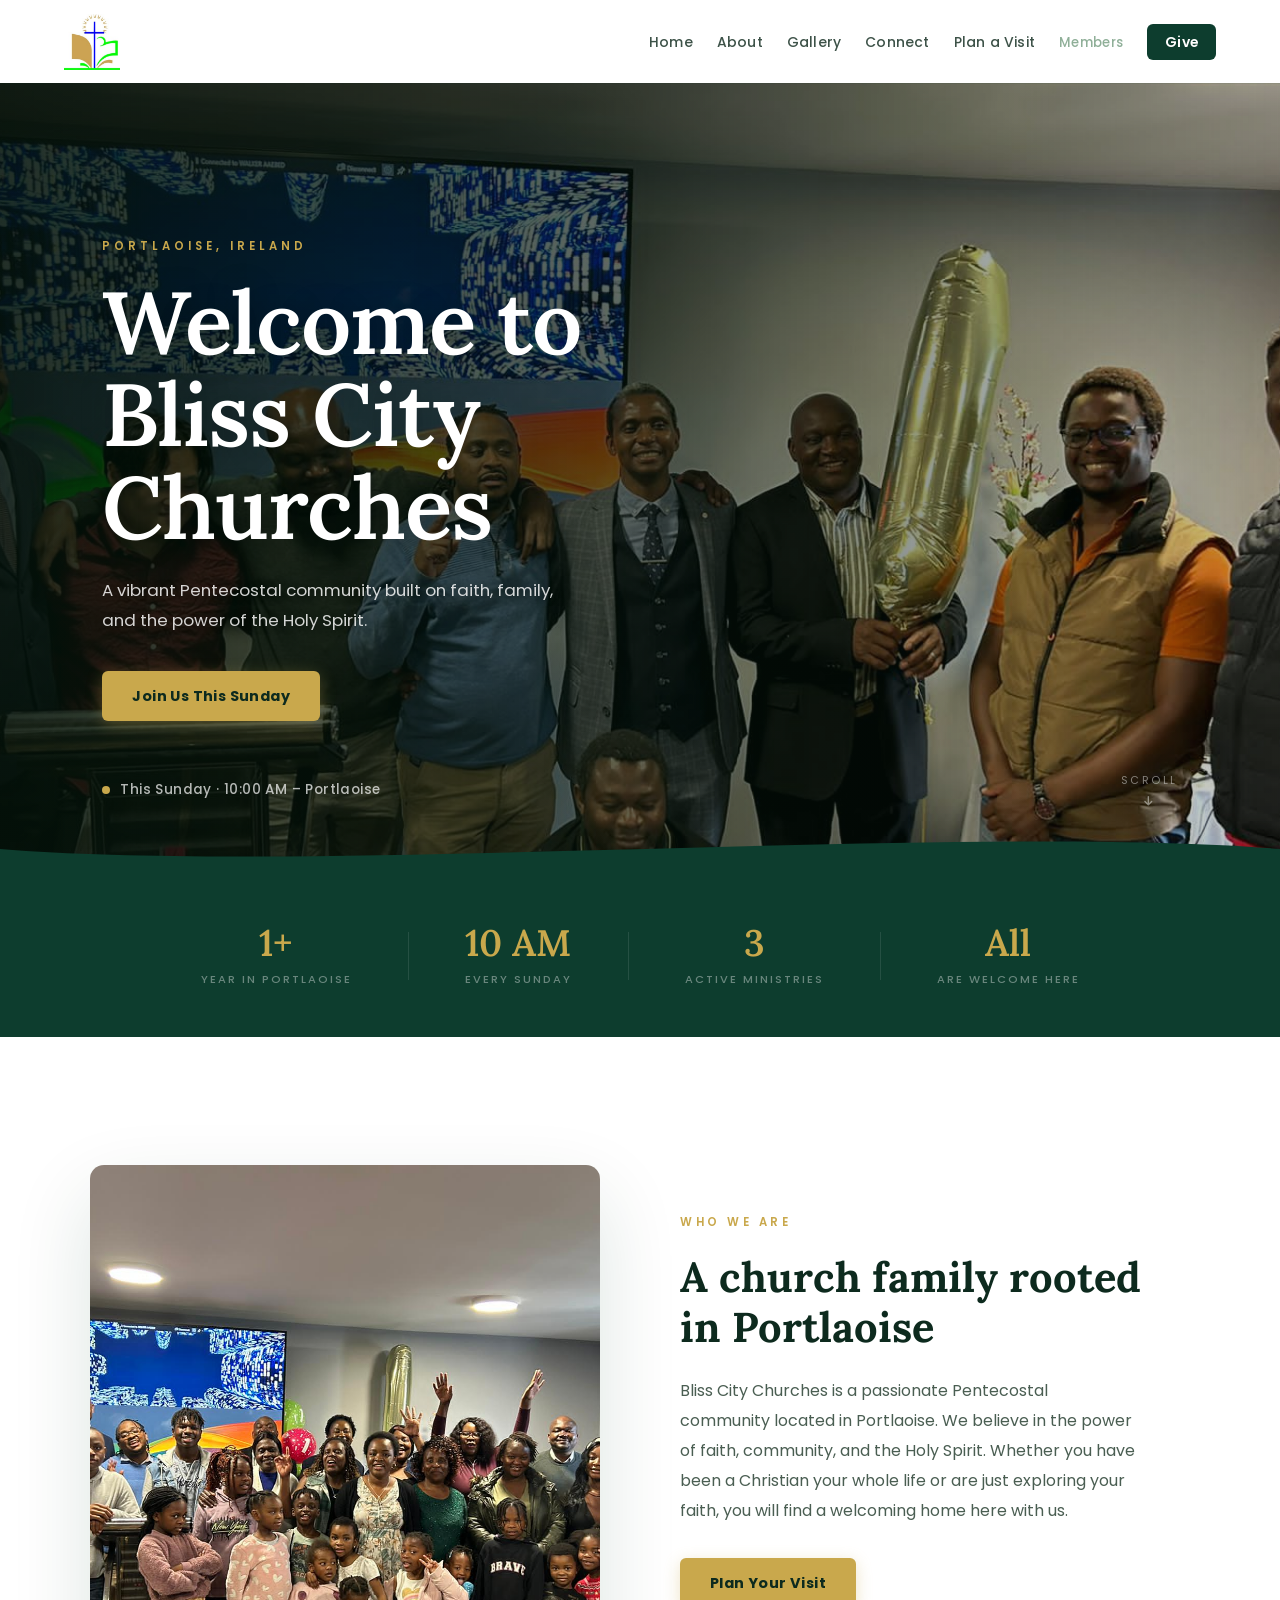
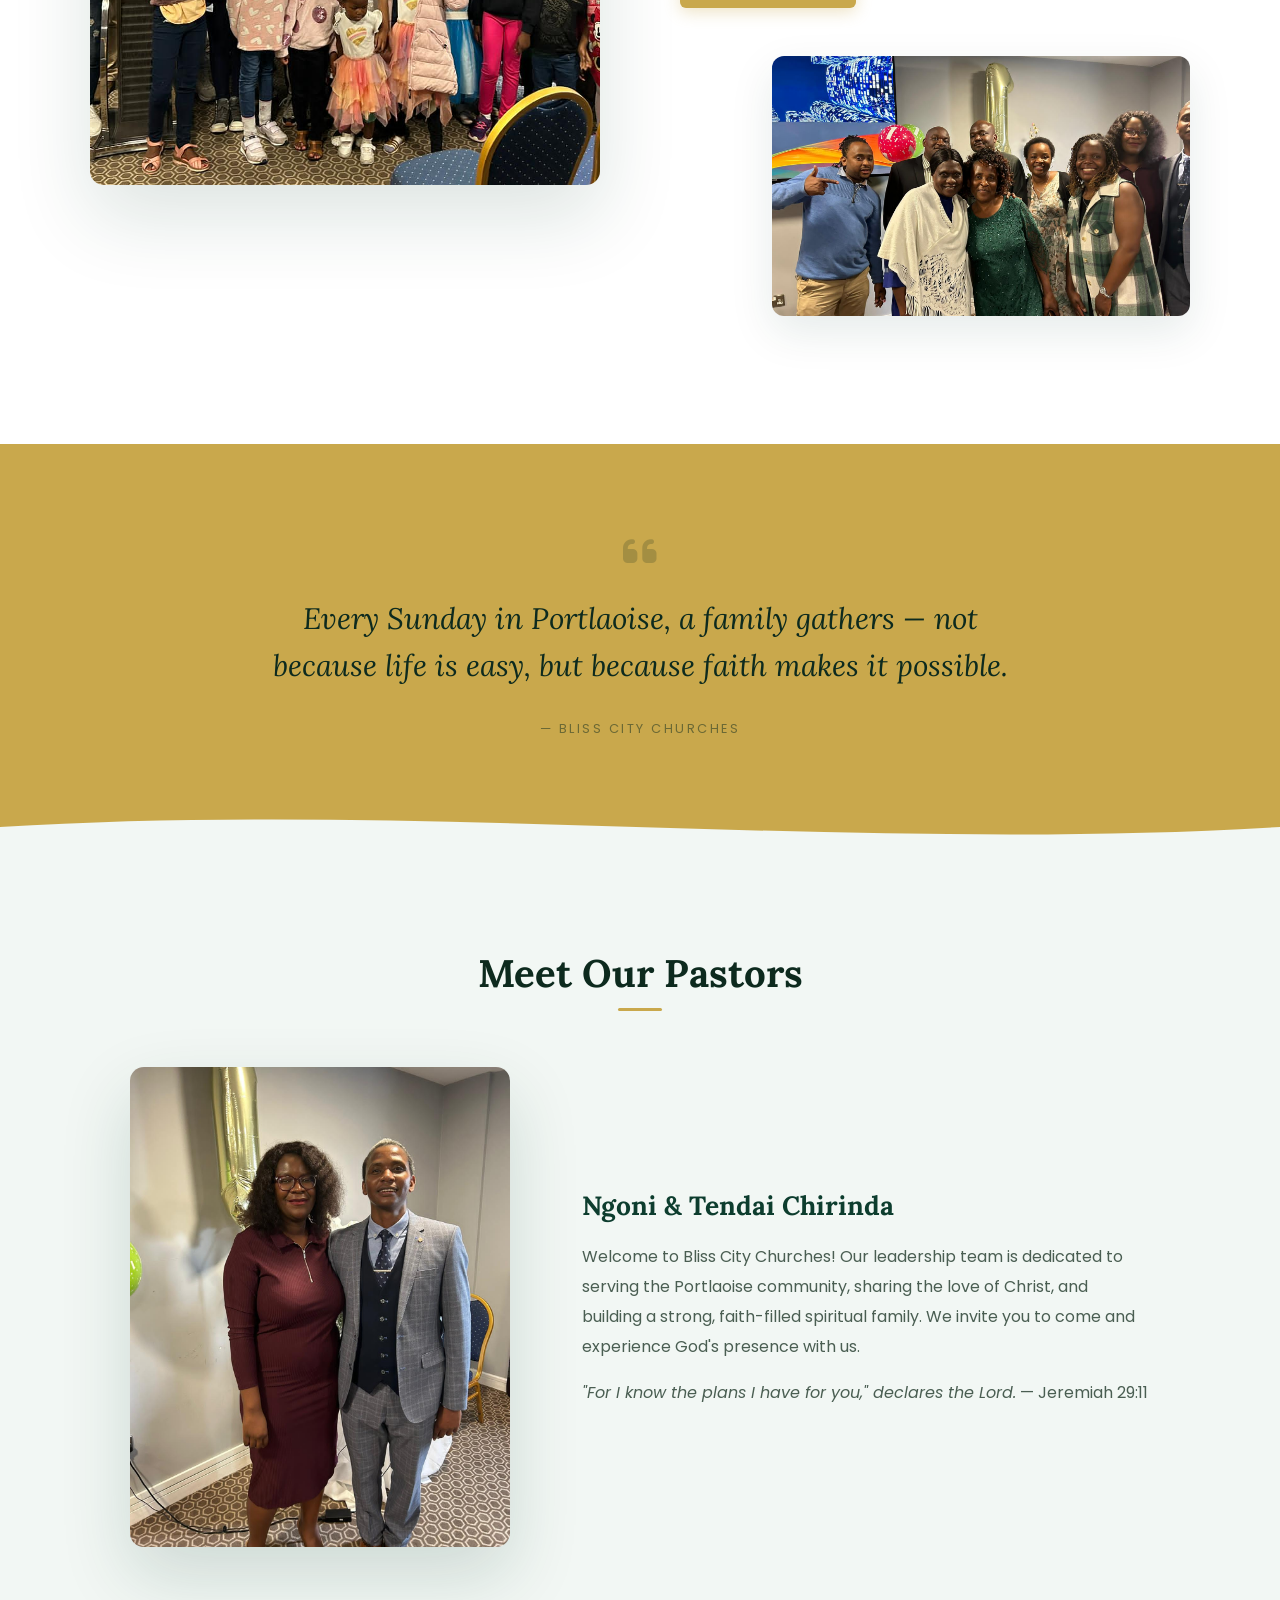
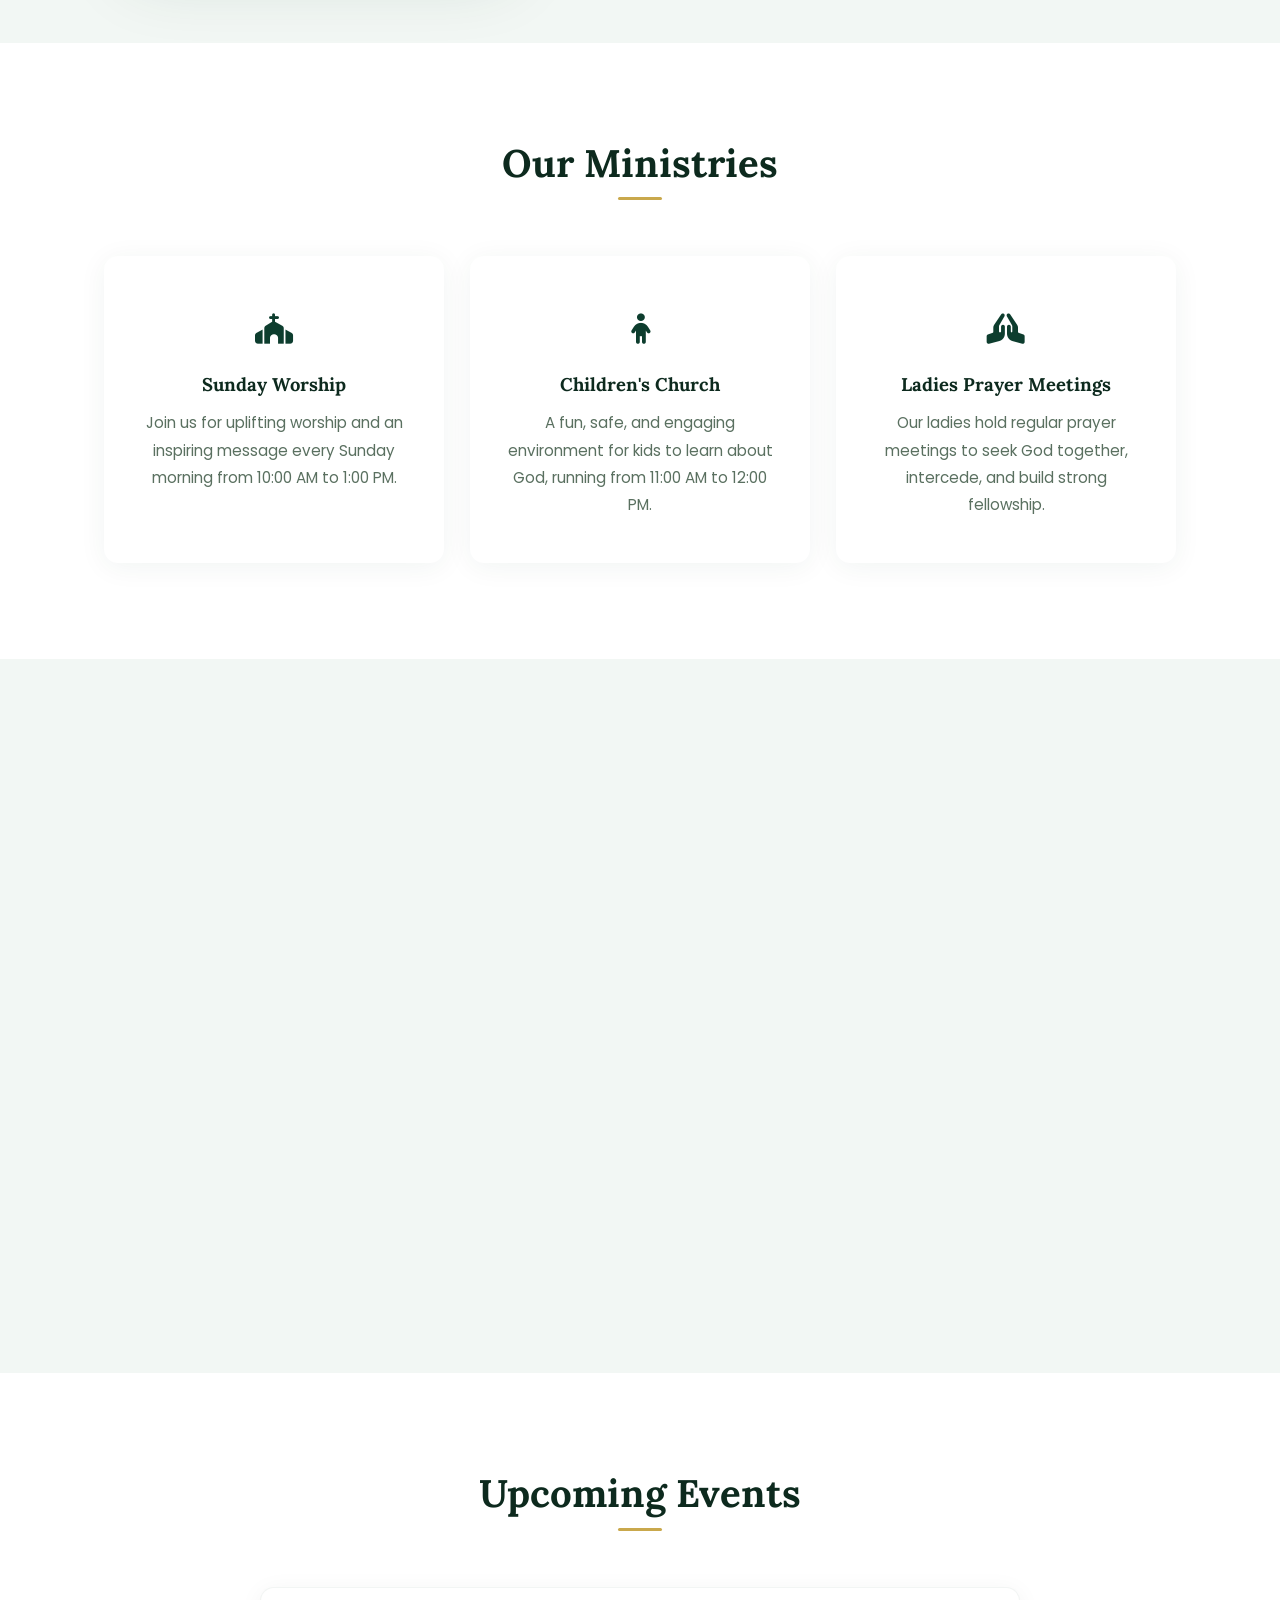
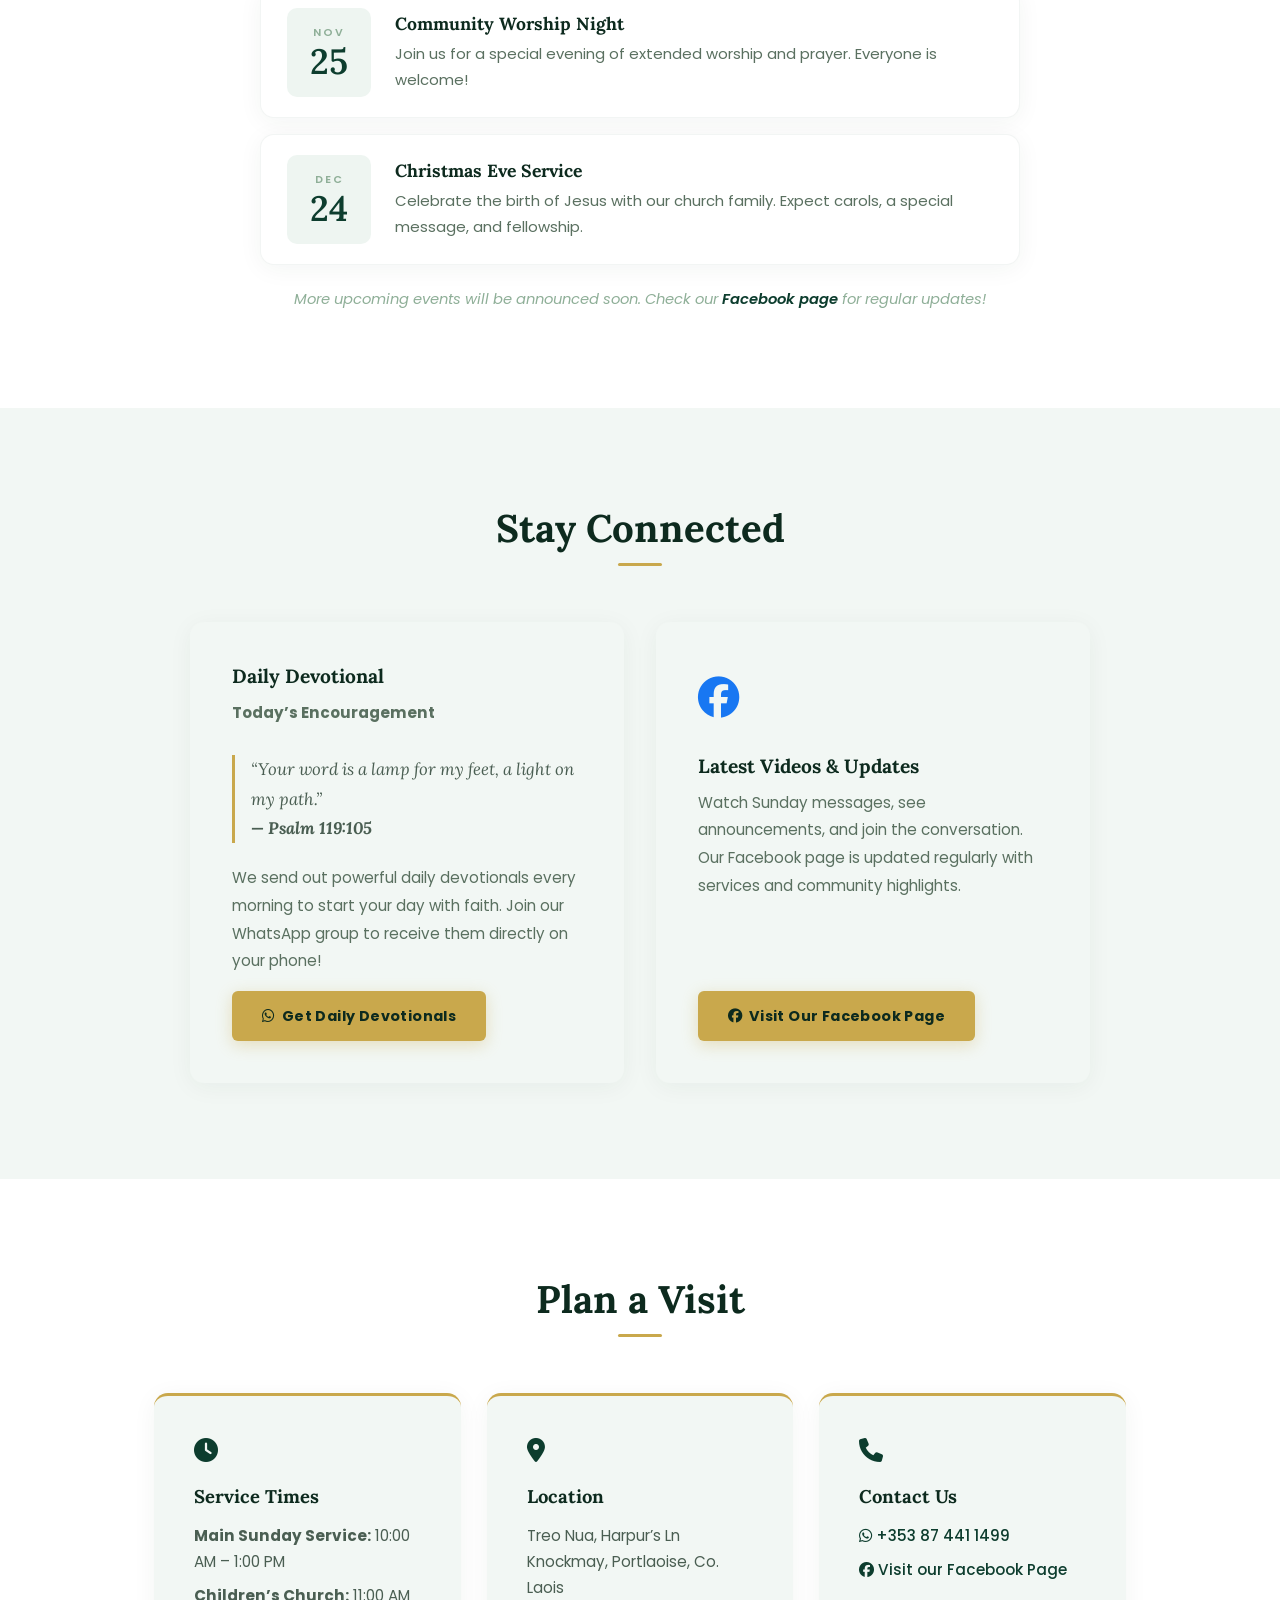
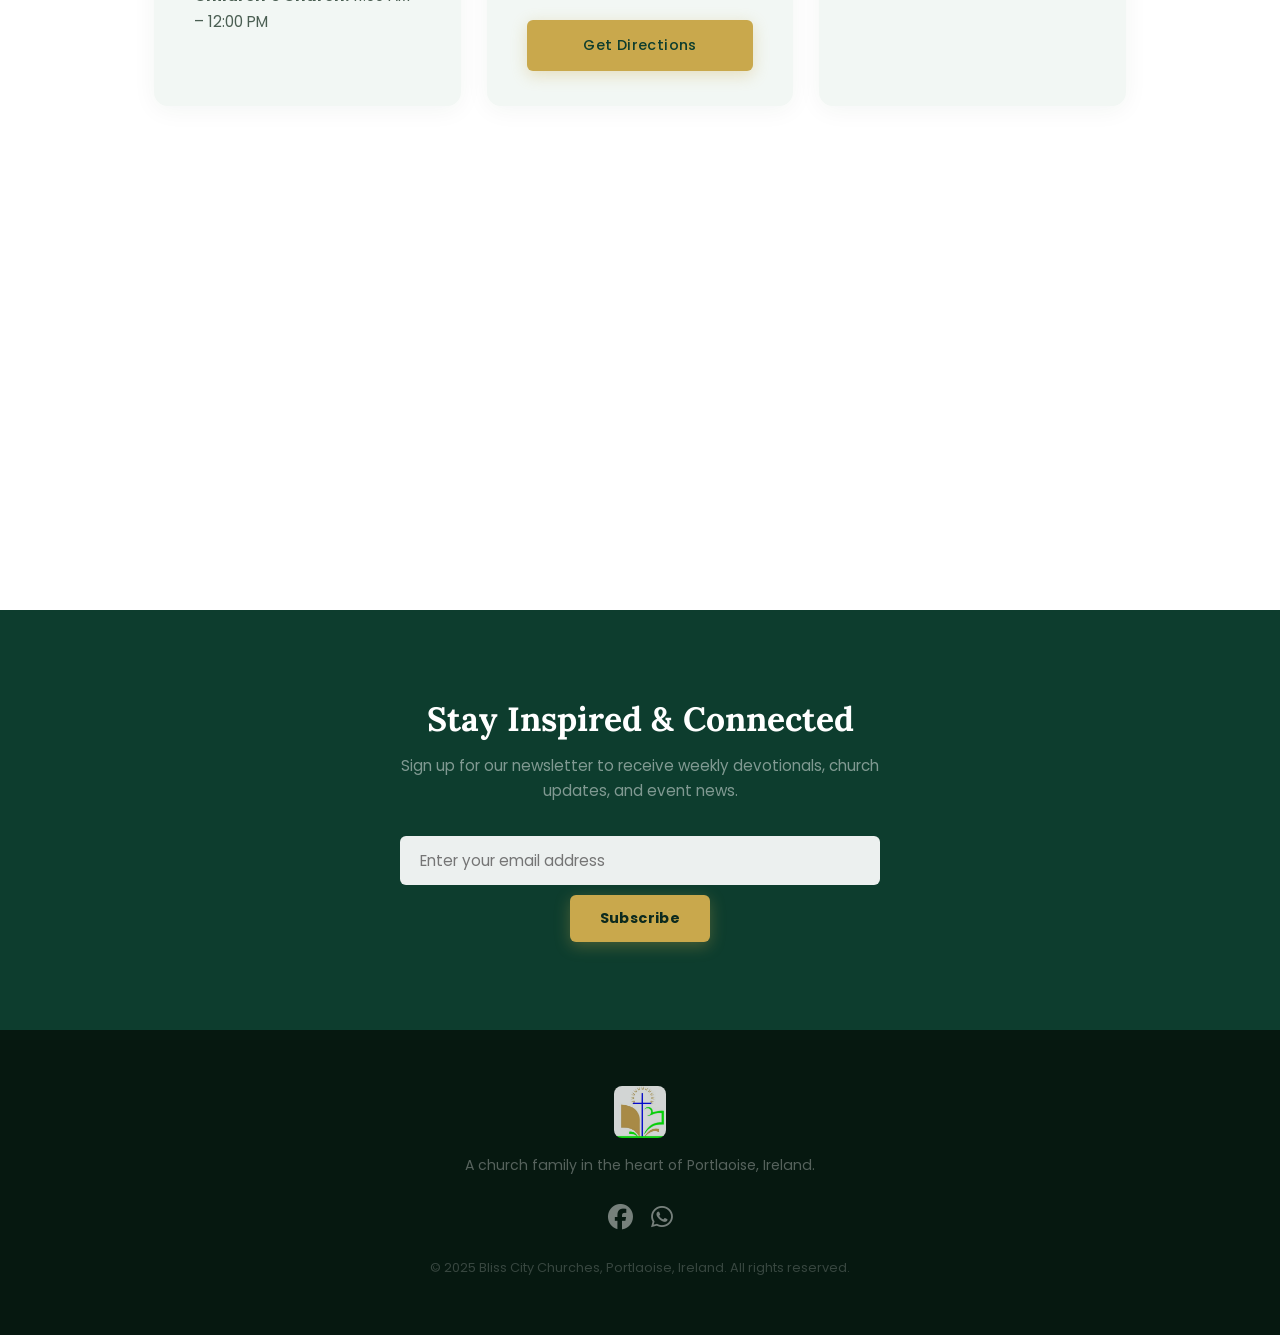
==== commit 344b2111: "change main website" ====
--- a/index.html
+++ b/index.html
@@ -21,13 +21,11 @@
         <nav>
             <ul>
                 <li><a href="#home">Home</a></li>
-                <li><a href="#about">About Us</a></li>
-                <li><a href="#pastor">Leadership</a></li>
-                <li><a href="#ministries">Ministries</a></li>
-                <li><a href="#activities">Activities</a></li>
-                <li><a href="#events">Events</a></li>
+                <li><a href="#about">About</a></li>
+                <li><a href="gallery.html">Gallery</a></li>
                 <li><a href="#connect">Connect</a></li>
                 <li><a href="#visit">Plan a Visit</a></li>
+                <li><a href="hub.html" class="nav-members">Members</a></li>
                 <li><a href="#donate" class="nav-btn">Give</a></li>
             </ul>
         </nav>
@@ -35,25 +33,28 @@
 
     <!-- HERO -->
     <section id="home" class="hero">
-        <!-- Slideshow background — each slide gets its own Ken Burns direction -->
-        <div class="hero-slides">
-            <div class="hero-slide" style="background-image:url('Assets/one_year_celebration/1000021980.jpg')"></div>
-            <div class="hero-slide" style="background-image:url('Assets/activities/1000018693.jpg')"></div>
-            <div class="hero-slide" style="background-image:url('Assets/one_year_celebration/1000022004.jpg')"></div>
-            <div class="hero-slide" style="background-image:url('Assets/activities/1000020202.jpg')"></div>
-            <div class="hero-slide" style="background-image:url('Assets/one_year_celebration/1000021965.jpg')"></div>
-            <div class="hero-slide" style="background-image:url('Assets/activities/1000018561.jpg')"></div>
-        </div>
+        <!-- Slideshow background — built dynamically from HERO_IMAGES list in the script below -->
+        <div class="hero-slides" id="hero-slides"></div>
         <!-- Dark directional overlay -->
         <div class="hero-overlay"></div>
         <!-- Content -->
         <div class="hero-content">
             <span class="hero-eyebrow">Portlaoise, Ireland</span>
-            <h1>Welcome to<br>Bliss City Churches</h1>
+            <h1>Welcome to<br>Bliss City<br>Churches</h1>
             <p>A vibrant Pentecostal community built on faith, family, and the power of the Holy Spirit.</p>
             <div class="hero-actions">
                 <a href="#visit" class="btn">Join Us This Sunday</a>
-                <a href="#about" class="btn btn-ghost">Our Story</a>
+            </div>
+        </div>
+        <!-- Service line + scroll indicator -->
+        <div class="hero-meta">
+            <div class="hero-service-line">
+                <span class="hero-dot"></span>
+                This Sunday &middot; 10:00 AM &ndash; Portlaoise
+            </div>
+            <div class="hero-scroll" onclick="document.getElementById('about').scrollIntoView({behavior:'smooth'})">
+                <span>Scroll</span>
+                <i class="fas fa-arrow-down"></i>
             </div>
         </div>
         <!-- Wave into stats bar -->
@@ -89,16 +90,17 @@
 
     <!-- ABOUT -->
     <section id="about" class="about">
-        <div class="about-image fade-left" id="about-slideshow">
-            <img src="Assets/one_year_celebration/1000021866.jpg" alt="Bliss City Church Congregation" class="active">
-            <img src="Assets/one_year_celebration/1000021932.jpg" alt="Bliss City Church Worship">
-            <img src="Assets/one_year_celebration/1000021797.jpg" alt="Bliss City Church Community">
-            <img src="Assets/one_year_celebration/1000021989.jpg" alt="Bliss City Church Fellowship">
-        </div>
-        <div class="about-text fade-right">
-            <h2>Who We Are</h2>
+        <div class="about-left fade-left">
+            <img src="Assets/one_year_celebration/1000021866.jpg" alt="Bliss City Church Congregation">
+        </div>
+        <div class="about-right fade-right">
+            <span class="about-eyebrow">Who We Are</span>
+            <h2>A church family rooted in Portlaoise</h2>
             <p>Bliss City Churches is a passionate Pentecostal community located in Portlaoise. We believe in the power of faith, community, and the Holy Spirit. Whether you have been a Christian your whole life or are just exploring your faith, you will find a welcoming home here with us.</p>
             <a href="#visit" class="btn">Plan Your Visit</a>
+            <div class="about-second-img">
+                <img src="Assets/one_year_celebration/1000021932.jpg" alt="Bliss City Church Community">
+            </div>
         </div>
     </section>
 
@@ -152,46 +154,24 @@
         </div>
     </section>
 
-    <!-- ACTIVITIES -->
-    <section id="activities" class="activities">
-        <h2 class="fade-up">Life at Bliss City</h2>
-        <p class="section-sub fade-up" data-delay="100">From our Keri retreats and couples&rsquo; getaways to community gatherings &mdash; a glimpse into the moments that make us family.</p>
-        <div class="gallery-grid">
-            <div class="gallery-item"><img src="Assets/activities/1000018693.jpg" alt="Church Activities" loading="lazy"></div>
-            <div class="gallery-item"><img src="Assets/activities/1000018561.jpg" alt="Church Activities" loading="lazy"></div>
-            <div class="gallery-item"><img src="Assets/activities/1000018093.jpg" alt="Church Activities" loading="lazy"></div>
-            <div class="gallery-item"><img src="Assets/activities/1000018792.jpg" alt="Church Activities" loading="lazy"></div>
-            <div class="gallery-item"><img src="Assets/activities/1000018573.jpg" alt="Church Activities" loading="lazy"></div>
-            <div class="gallery-item"><img src="Assets/activities/1000018696.jpg" alt="Church Activities" loading="lazy"></div>
-            <div class="gallery-item"><img src="Assets/activities/1000018542.jpg" alt="Church Activities" loading="lazy"></div>
-            <div class="gallery-item"><img src="Assets/activities/1000018102.jpg" alt="Church Activities" loading="lazy"></div>
-            <div class="gallery-item"><img src="Assets/activities/1000018099.jpg" alt="Church Activities" loading="lazy"></div>
-            <div class="gallery-item"><img src="Assets/activities/1000020202.jpg" alt="Church Activities" loading="lazy"></div>
-            <div class="gallery-item"><img src="Assets/activities/1000020211.jpg" alt="Church Activities" loading="lazy"></div>
-        </div>
-    </section>
-
-    <!-- ONE YEAR CELEBRATION -->
-    <section id="celebration" class="celebration">
-        <h2 class="fade-up">One Year Celebration</h2>
-        <p class="section-sub fade-up" data-delay="100">In 2024 we marked one incredible year of God&rsquo;s faithfulness with our Bliss City family in Portlaoise. Here are some of the moments we shared together.</p>
-        <div class="gallery-grid">
-            <div class="gallery-item"><img src="Assets/one_year_celebration/1000021866.jpg" alt="One Year Celebration" loading="lazy"></div>
-            <div class="gallery-item"><img src="Assets/one_year_celebration/1000021980.jpg" alt="One Year Celebration" loading="lazy"></div>
-            <div class="gallery-item"><img src="Assets/one_year_celebration/1000021962.jpg" alt="One Year Celebration" loading="lazy"></div>
-            <div class="gallery-item"><img src="Assets/one_year_celebration/1000022004.jpg" alt="One Year Celebration" loading="lazy"></div>
-            <div class="gallery-item"><img src="Assets/one_year_celebration/1000021881.jpg" alt="One Year Celebration" loading="lazy"></div>
-            <div class="gallery-item"><img src="Assets/one_year_celebration/1000021965.jpg" alt="One Year Celebration" loading="lazy"></div>
-            <div class="gallery-item"><img src="Assets/one_year_celebration/1000022007.jpg" alt="One Year Celebration" loading="lazy"></div>
-            <div class="gallery-item"><img src="Assets/one_year_celebration/1000021959.jpg" alt="One Year Celebration" loading="lazy"></div>
-            <div class="gallery-item"><img src="Assets/one_year_celebration/1000021968.jpg" alt="One Year Celebration" loading="lazy"></div>
-            <div class="gallery-item"><img src="Assets/one_year_celebration/1000021989.jpg" alt="One Year Celebration" loading="lazy"></div>
-            <div class="gallery-item"><img src="Assets/one_year_celebration/1000021797.jpg" alt="One Year Celebration" loading="lazy"></div>
-            <div class="gallery-item"><img src="Assets/one_year_celebration/1000021767.jpg" alt="One Year Celebration" loading="lazy"></div>
-            <div class="gallery-item"><img src="Assets/one_year_celebration/1000021779.jpg" alt="One Year Celebration" loading="lazy"></div>
-            <div class="gallery-item"><img src="Assets/one_year_celebration/1000021770.jpg" alt="One Year Celebration" loading="lazy"></div>
-            <div class="gallery-item"><img src="Assets/one_year_celebration/1000021932.jpg" alt="One Year Celebration" loading="lazy"></div>
-            <div class="gallery-item"><img src="Assets/one_year_celebration/1000020268.jpg" alt="One Year Celebration" loading="lazy"></div>
+    <!-- GALLERY TEASER -->
+    <section id="gallery" class="gallery-teaser">
+        <div class="teaser-text fade-left">
+            <span class="about-eyebrow">Our Community</span>
+            <h2>Life at Bliss City</h2>
+            <p>From our one-year anniversary celebrations to Keri retreats and community gatherings &mdash; a glimpse into the moments that make us family.</p>
+            <a href="gallery.html" class="btn">View All Photos</a>
+        </div>
+        <div class="teaser-mosaic fade-right">
+            <div class="teaser-photo teaser-photo-tall">
+                <img src="Assets/one_year_celebration/1000021866.jpg" alt="Bliss City Congregation" loading="lazy">
+            </div>
+            <div class="teaser-photo">
+                <img src="Assets/activities/1000018693.jpg" alt="Church Activities" loading="lazy">
+            </div>
+            <div class="teaser-photo">
+                <img src="Assets/one_year_celebration/1000022004.jpg" alt="One Year Celebration" loading="lazy">
+            </div>
         </div>
     </section>
 
@@ -290,14 +270,6 @@
         </div>
     </section>
 
-    <!-- LIGHTBOX -->
-    <div class="lightbox" id="lightbox">
-        <span class="lightbox-close" id="lightbox-close">&times;</span>
-        <span class="lightbox-prev" id="lightbox-prev">&#10094;</span>
-        <img src="" alt="Photo" id="lightbox-img">
-        <span class="lightbox-next" id="lightbox-next">&#10095;</span>
-    </div>
-
     <!-- FOOTER -->
     <footer>
         <div class="footer-inner">
@@ -357,7 +329,31 @@
             link.addEventListener('click', () => { nav.classList.remove('active'); });
         });
 
-        // ── Hero slideshow ────────────────────────────────────────
+        // ── Hero images ───────────────────────────────────────────
+        // To add or remove a photo from the hero slideshow:
+        //   1. Copy the image into the Assets/hero/ folder
+        //   2. Add or remove its filename in the list below
+        // That's it — no other changes needed.
+        const HERO_IMAGES = [
+            'Assets/hero/1000021980.jpg',
+            'Assets/hero/1000018693.jpg',
+            'Assets/hero/1000022004.jpg',
+            'Assets/hero/1000020202.jpg',
+            'Assets/hero/1000021965.jpg',
+            'Assets/hero/1000018561.jpg',
+        ];
+
+        // Builds slides and runs the Ken Burns rotation — no edits needed below this line
+        const KB_ANIMATIONS = ['kb-zoom-in','kb-pan-right','kb-pan-left','kb-zoom-out','kb-pan-up','kb-pan-down'];
+        const slidesContainer = document.getElementById('hero-slides');
+        HERO_IMAGES.forEach((src, i) => {
+            const div = document.createElement('div');
+            div.className = 'hero-slide';
+            div.style.backgroundImage = `url('${src}')`;
+            div.style.animationName = KB_ANIMATIONS[i % KB_ANIMATIONS.length];
+            slidesContainer.appendChild(div);
+        });
+
         const heroSlides = document.querySelectorAll('.hero-slide');
         let currentHeroSlide = 0;
         if (heroSlides.length > 0) {
@@ -369,59 +365,6 @@
             }, 6000);
         }
 
-        // ── About slideshow ───────────────────────────────────────
-        const slides = document.querySelectorAll('#about-slideshow img');
-        let currentSlide = 0;
-        if (slides.length > 1) {
-            setInterval(() => {
-                slides[currentSlide].classList.remove('active');
-                currentSlide = (currentSlide + 1) % slides.length;
-                slides[currentSlide].classList.add('active');
-            }, 4000);
-        }
-
-        // ── Lightbox (scoped per gallery) ─────────────────────────
-        const lightbox = document.getElementById('lightbox');
-        const lightboxImg = document.getElementById('lightbox-img');
-        let currentGalleryItems = [];
-        let currentLightboxIndex = 0;
-
-        function openLightbox(items, index) {
-            currentGalleryItems = items;
-            currentLightboxIndex = index;
-            lightboxImg.src = items[index].src;
-            lightbox.classList.add('open');
-            document.body.style.overflow = 'hidden';
-        }
-
-        function closeLightbox() {
-            lightbox.classList.remove('open');
-            document.body.style.overflow = '';
-        }
-
-        document.querySelectorAll('.gallery-grid').forEach(grid => {
-            const imgs = Array.from(grid.querySelectorAll('.gallery-item img'));
-            imgs.forEach((img, i) => {
-                img.parentElement.addEventListener('click', () => openLightbox(imgs, i));
-            });
-        });
-
-        document.getElementById('lightbox-close').addEventListener('click', closeLightbox);
-        document.getElementById('lightbox-prev').addEventListener('click', () => {
-            currentLightboxIndex = (currentLightboxIndex - 1 + currentGalleryItems.length) % currentGalleryItems.length;
-            lightboxImg.src = currentGalleryItems[currentLightboxIndex].src;
-        });
-        document.getElementById('lightbox-next').addEventListener('click', () => {
-            currentLightboxIndex = (currentLightboxIndex + 1) % currentGalleryItems.length;
-            lightboxImg.src = currentGalleryItems[currentLightboxIndex].src;
-        });
-        lightbox.addEventListener('click', e => { if (e.target === lightbox) closeLightbox(); });
-        document.addEventListener('keydown', e => {
-            if (!lightbox.classList.contains('open')) return;
-            if (e.key === 'Escape') closeLightbox();
-            if (e.key === 'ArrowLeft') document.getElementById('lightbox-prev').click();
-            if (e.key === 'ArrowRight') document.getElementById('lightbox-next').click();
-        });
     </script>
 
 </body>
--- a/styles.css
+++ b/styles.css
@@ -109,6 +109,16 @@
 
 nav a:hover { color: #0D3D2E; }
 
+.nav-members {
+    color: #8FAF98 !important;
+    font-size: 0.83rem;
+    letter-spacing: 0.3px;
+}
+
+.nav-members:hover {
+    color: #0D3D2E !important;
+}
+
 .nav-btn {
     background: #0D3D2E !important;
     color: #fff !important;
@@ -153,13 +163,8 @@
 
 .hero-slide.active { opacity: 1; }
 
-/* Six distinct Ken Burns directions — variety keeps it visually fresh */
-.hero-slide:nth-child(1) { animation: kb-zoom-in    20s ease-in-out infinite alternate; }
-.hero-slide:nth-child(2) { animation: kb-pan-right  20s ease-in-out infinite alternate; }
-.hero-slide:nth-child(3) { animation: kb-pan-left   20s ease-in-out infinite alternate; }
-.hero-slide:nth-child(4) { animation: kb-zoom-out   20s ease-in-out infinite alternate; }
-.hero-slide:nth-child(5) { animation: kb-pan-up     20s ease-in-out infinite alternate; }
-.hero-slide:nth-child(6) { animation: kb-pan-down   20s ease-in-out infinite alternate; }
+/* Ken Burns direction is set per-slide by the JS — duration and timing live here */
+.hero-slide { animation-duration: 20s; animation-timing-function: ease-in-out; animation-iteration-count: infinite; animation-direction: alternate; }
 
 @keyframes kb-zoom-in    { from { transform: scale(1);            } to { transform: scale(1.14);             } }
 @keyframes kb-zoom-out   { from { transform: scale(1.14);         } to { transform: scale(1);                } }
@@ -199,12 +204,14 @@
 }
 
 .hero h1 {
-    font-size: 3.9rem;
+    font-size: 5.5rem;
     color: #fff;
-    font-style: italic;
-    text-shadow: 0 2px 30px rgba(0,0,0,0.35);
-    line-height: 1.1;
-    margin-bottom: 1.2rem;
+    font-style: normal;
+    font-weight: 600;
+    text-shadow: 0 2px 30px rgba(0,0,0,0.3);
+    line-height: 1.05;
+    margin-bottom: 1.4rem;
+    letter-spacing: -1px;
 }
 
 .hero p {
@@ -220,6 +227,67 @@
     gap: 1rem;
     flex-wrap: wrap;
     margin-top: 2.2rem;
+}
+
+/* ── Hero meta bar (service line + scroll) ───────────────────── */
+.hero-meta {
+    position: absolute;
+    bottom: 68px;
+    left: 8%;
+    right: 8%;
+    display: flex;
+    justify-content: space-between;
+    align-items: center;
+    z-index: 2;
+}
+
+.hero-service-line {
+    display: flex;
+    align-items: center;
+    gap: 10px;
+    color: rgba(255,255,255,0.7);
+    font-size: 0.85rem;
+    font-weight: 500;
+    letter-spacing: 0.4px;
+}
+
+.hero-dot {
+    width: 8px;
+    height: 8px;
+    border-radius: 50%;
+    background: #C9A84C;
+    flex-shrink: 0;
+    animation: dot-pulse 2.4s ease-in-out infinite;
+}
+
+@keyframes dot-pulse {
+    0%, 100% { transform: scale(1);   opacity: 1;   }
+    50%       { transform: scale(1.5); opacity: 0.6; }
+}
+
+.hero-scroll {
+    display: flex;
+    flex-direction: column;
+    align-items: center;
+    gap: 6px;
+    color: rgba(255,255,255,0.45);
+    font-size: 0.68rem;
+    letter-spacing: 2.5px;
+    text-transform: uppercase;
+    cursor: pointer;
+    transition: color 0.2s;
+    user-select: none;
+}
+
+.hero-scroll:hover { color: rgba(255,255,255,0.8); }
+
+.hero-scroll i {
+    animation: arrow-bounce 2s ease-in-out infinite;
+}
+
+@keyframes arrow-bounce {
+    0%, 100% { transform: translateY(0);  }
+    50%       { transform: translateY(5px); }
 }
 
 /* Wave divider (absolute bottom of hero / pull-quote) */
@@ -333,74 +401,71 @@
     margin-top: 0.4rem;
 }
 
-/* ── About ───────────────────────────────────────────────────── */
+/* ── About — editorial two-image layout ──────────────────────── */
 .about {
-    display: flex;
-    align-items: stretch;
+    display: grid;
+    grid-template-columns: 1fr 1fr;
+    gap: 5rem;
+    padding: 8rem 7%;
     background: #fff;
-}
-
-.about-image {
-    flex: 1;
-    position: relative;
-    min-height: 500px;
-    overflow: hidden;
-}
-
-.about-image img {
+    align-items: start;
+}
+
+.about-left img {
     width: 100%;
-    height: 100%;
+    height: 620px;
     object-fit: cover;
-    position: absolute;
-    top: 0;
-    left: 0;
-    opacity: 0;
-    transition: opacity 1.2s ease-in-out;
-}
-
-.about-image img:first-child { position: absolute; }
-.about-image img.active { opacity: 1; }
-
-.about-text {
-    flex: 1;
-    padding: 5.5rem 6%;
+    border-radius: 14px;
+    box-shadow: 0 32px 80px rgba(13,61,46,0.14);
+}
+
+.about-right {
     display: flex;
     flex-direction: column;
-    justify-content: center;
-}
-
-.about-text h2 {
-    font-size: 2.5rem;
-    color: #0D2A1E;
-    position: relative;
-    padding-bottom: 1rem;
-    margin-bottom: 0;
-}
-
-.about-text h2::after {
-    content: '';
-    position: absolute;
-    bottom: 0;
-    left: 0;
-    width: 0;
-    height: 3px;
-    background: #C9A84C;
-    border-radius: 2px;
-    transition: width 0.7s ease 0.4s;
-}
-
-.about-text.visible h2::after { width: 48px; }
-
-.about-text p {
+    padding-top: 3rem;
+}
+
+.about-eyebrow {
+    display: block;
+    font-size: 0.72rem;
+    font-weight: 600;
+    letter-spacing: 3.5px;
+    text-transform: uppercase;
+    color: #C9A84C;
+    margin-bottom: 1.2rem;
+}
+
+.about-right h2 {
+    font-size: 2.6rem;
+    color: #0D2A1E;
+    line-height: 1.2;
+    margin-bottom: 1.5rem;
+}
+
+.about-right p {
     color: #4A5E52;
     line-height: 1.88;
-    margin-top: 1.4rem;
-    max-width: 480px;
-}
-
-.about-text .btn {
-    margin-top: 2rem;
+    margin-bottom: 2rem;
+    max-width: 460px;
+}
+
+.about-right .btn {
     align-self: flex-start;
+    margin-bottom: 3rem;
+}
+
+/* Second image — pushed right for asymmetric tension */
+.about-second-img {
+    width: 82%;
+    margin-left: auto;
+}
+
+.about-second-img img {
+    width: 100%;
+    height: 260px;
+    object-fit: cover;
+    border-radius: 12px;
+    box-shadow: 0 16px 44px rgba(13,61,46,0.1);
 }
 
 /* ── Pull Quote ──────────────────────────────────────────────── */
@@ -666,7 +731,7 @@
 .events {
     padding: 6rem 5%;
     text-align: center;
-    background: #F2F7F4;
+    background: #fff;
 }
 
 .events > h2 {
@@ -772,7 +837,7 @@
 .media-section {
     padding: 6rem 5%;
     text-align: center;
-    background: #fff;
+    background: #F2F7F4;
 }
 
 .media-section > h2 {
@@ -867,7 +932,7 @@
 /* ── Visit ───────────────────────────────────────────────────── */
 .visit {
     padding: 6rem 0 0;
-    background: #F2F7F4;
+    background: #fff;
     text-align: center;
 }
 
@@ -905,7 +970,7 @@
 
 .visit-box {
     flex: 1 1 280px;
-    background: #fff;
+    background: #F2F7F4;
     padding: 2.2rem 2.5rem;
     border-radius: 14px;
     box-shadow: 0 4px 24px rgba(13,61,46,0.05);
@@ -1141,7 +1206,7 @@
 
     .hero {
         min-height: 72vh;
-        padding: 0 6% 5rem;
+        padding: 0 6% 8rem;
         align-items: flex-end;
     }
 
@@ -1149,24 +1214,60 @@
         background: linear-gradient(
             to bottom,
             rgba(4,18,10,0.5) 0%,
-            rgba(4,18,10,0.85) 100%
+            rgba(4,18,10,0.88) 100%
         );
     }
 
-    .hero h1 { font-size: 2.2rem; }
+    .hero h1 { font-size: 2.8rem; letter-spacing: -0.5px; }
     .hero p  { font-size: 0.97rem; }
 
+    .hero-meta { bottom: 60px; }
+    .hero-scroll { display: none; }
+
     .wave-bottom svg { height: 36px; }
 
-    .stats-bar { padding: 2rem 4%; gap: 0.5rem; }
+    .stats-bar {
+        display: grid;
+        grid-template-columns: 1fr 1fr;
+        padding: 0;
+        gap: 0;
+    }
     .stat-sep  { display: none; }
-    .stat-item { padding: 0.4rem 1.2rem; }
+    .stat-item {
+        padding: 1.6rem 0.8rem;
+        text-align: center;
+    }
+    /* Left column (DOM children 1 & 5) → dividing line */
+    .stat-item:nth-child(1),
+    .stat-item:nth-child(5) {
+        border-right: 1px solid rgba(255,255,255,0.07);
+    }
+    /* Top row (DOM children 1 & 3) → dividing line */
+    .stat-item:nth-child(1),
+    .stat-item:nth-child(3) {
+        border-bottom: 1px solid rgba(255,255,255,0.07);
+    }
     .stat-num  { font-size: 1.7rem; }
 
-    .about { flex-direction: column; }
-    .about-image { min-height: 300px; }
-    .about-text  { padding: 3rem 6%; }
-    .about-text h2 { font-size: 2rem; }
+    .about {
+        grid-template-columns: 1fr;
+        padding: 5rem 6%;
+        gap: 2.5rem;
+    }
+
+    .about-left img {
+        height: 320px;
+    }
+
+    .about-right {
+        padding-top: 0;
+    }
+
+    .about-right h2 { font-size: 2rem; }
+
+    .about-second-img {
+        width: 100%;
+    }
 
     .pull-quote-section { padding: 4rem 6% 6rem; }
     .pull-quote-section blockquote { font-size: 1.35rem; }
@@ -1182,4 +1283,303 @@
 
     .lightbox-prev { left: 6px; }
     .lightbox-next { right: 6px; }
-}
+
+    .visit-map-wide iframe { height: 260px; }
+
+    .devotional-card,
+    .social-card { padding: 1.8rem; }
+
+    .newsletter { padding: 4rem 6%; }
+
+    .hub-grid { grid-template-columns: 1fr; }
+    .hub-banner { padding: 5rem 6%; }
+    .hub-banner h1 { font-size: 2.4rem; }
+
+    /* Gallery teaser */
+    .gallery-teaser {
+        grid-template-columns: 1fr;
+        padding: 5rem 6%;
+        gap: 2.5rem;
+    }
+
+    .teaser-mosaic {
+        grid-template-columns: 1fr 1fr;
+        grid-template-rows: 180px 180px;
+    }
+
+    /* Gallery page */
+    .gallery-page-header { padding: 5rem 6% 0; }
+    .gallery-page-header h1 { font-size: 2.4rem; }
+    .gallery-tab-bar { gap: 8px; padding-bottom: 2rem; }
+    .tab-btn { padding: 9px 18px; font-size: 0.82rem; }
+    .tab-panel { padding: 2.5rem 4% 4rem; }
+}
+
+/* ── Very small screens (≤ 400px) ────────────────────────────── */
+@media (max-width: 400px) {
+    .hero h1 { font-size: 2.2rem; }
+    .hero-eyebrow { letter-spacing: 2px; }
+    .hero-service-line { font-size: 0.78rem; }
+    .about-right h2 { font-size: 1.75rem; }
+    .gallery-grid { columns: 1; }
+}
+
+/* ── Gallery teaser (index.html) ─────────────────────────────── */
+.gallery-teaser {
+    display: grid;
+    grid-template-columns: 1fr 1fr;
+    gap: 5rem;
+    padding: 8rem 7%;
+    background: #F2F7F4;
+    align-items: center;
+}
+
+.teaser-text h2 {
+    font-size: 2.6rem;
+    color: #0D2A1E;
+    line-height: 1.2;
+    margin-bottom: 1.4rem;
+}
+
+.teaser-text p {
+    color: #4A5E52;
+    line-height: 1.88;
+    margin-bottom: 2.5rem;
+    max-width: 420px;
+}
+
+.teaser-mosaic {
+    display: grid;
+    grid-template-columns: 1.1fr 0.9fr;
+    grid-template-rows: 224px 224px;
+    gap: 10px;
+}
+
+.teaser-photo {
+    overflow: hidden;
+    border-radius: 10px;
+}
+
+.teaser-photo-tall { grid-row: 1 / 3; }
+
+.teaser-photo img {
+    width: 100%;
+    height: 100%;
+    object-fit: cover;
+    display: block;
+    transition: transform 0.5s cubic-bezier(0.25, 0.46, 0.45, 0.94);
+}
+
+.teaser-photo:hover img { transform: scale(1.07); }
+
+/* ── Gallery page (gallery.html) ─────────────────────────────── */
+.gallery-page-header {
+    background: #0D3D2E;
+    padding: 6rem 8% 0;
+    text-align: center;
+}
+
+.gallery-page-eyebrow {
+    display: block;
+    font-size: 0.72rem;
+    font-weight: 600;
+    letter-spacing: 4px;
+    text-transform: uppercase;
+    color: #C9A84C;
+    margin-bottom: 1rem;
+}
+
+.gallery-page-header h1 {
+    font-size: 3.8rem;
+    color: #fff;
+    font-weight: 600;
+    line-height: 1.1;
+    margin-bottom: 1rem;
+    letter-spacing: -1px;
+}
+
+.gallery-page-header p {
+    color: rgba(255,255,255,0.55);
+    font-size: 1rem;
+    max-width: 460px;
+    margin: 0 auto 2.5rem;
+}
+
+.gallery-tab-bar {
+    display: flex;
+    justify-content: center;
+    gap: 10px;
+    padding-bottom: 2.8rem;
+}
+
+.tab-btn {
+    background: rgba(255,255,255,0.08);
+    border: 1.5px solid rgba(255,255,255,0.22);
+    color: rgba(255,255,255,0.72);
+    padding: 10px 26px;
+    border-radius: 40px;
+    font-family: 'Poppins', sans-serif;
+    font-size: 0.88rem;
+    font-weight: 600;
+    letter-spacing: 0.3px;
+    cursor: pointer;
+    transition: background 0.25s, border-color 0.25s, color 0.25s;
+}
+
+.tab-btn:hover,
+.tab-btn.active {
+    background: #C9A84C;
+    border-color: #C9A84C;
+    color: #0D2A1E;
+}
+
+.gallery-page-main {
+    background: #F2F7F4;
+    min-height: 60vh;
+}
+
+.tab-panel {
+    display: none;
+    padding: 3.5rem 5% 6rem;
+}
+
+.tab-panel.active { display: block; }
+
+.gallery-panel-intro {
+    color: #5A7060;
+    max-width: 580px;
+    margin: 0 auto 3rem;
+    text-align: center;
+    font-size: 0.97rem;
+    line-height: 1.82;
+}
+
+/* Privacy notice */
+.gallery-privacy {
+    text-align: center;
+    padding: 2rem 5% 4rem;
+    background: #F2F7F4;
+}
+
+.gallery-privacy p {
+    font-size: 0.82rem;
+    color: #8FAF98;
+    max-width: 640px;
+    margin: 0 auto;
+    line-height: 1.75;
+}
+
+.gallery-privacy a {
+    color: #0D3D2E;
+    font-weight: 600;
+    text-decoration: none;
+}
+
+.gallery-privacy a:hover { text-decoration: underline; }
+
+/* ── Members Hub page ────────────────────────────────────────── */
+.hub-banner {
+    background: #0D3D2E;
+    padding: 7rem 8% 6rem;
+    text-align: left;
+}
+
+.hub-banner h1 {
+    font-size: 3.8rem;
+    color: #fff;
+    font-weight: 600;
+    line-height: 1.1;
+    margin-bottom: 1rem;
+    letter-spacing: -1px;
+}
+
+.hub-banner p {
+    color: rgba(255,255,255,0.6);
+    font-size: 1rem;
+    max-width: 480px;
+}
+
+.hub-main {
+    padding: 6rem 7%;
+    background: #F2F7F4;
+}
+
+.hub-main > h2 {
+    font-size: 1.5rem;
+    color: #0D2A1E;
+    margin-bottom: 2.5rem;
+    font-weight: 600;
+    letter-spacing: -0.3px;
+}
+
+.hub-grid {
+    display: grid;
+    grid-template-columns: repeat(3, 1fr);
+    gap: 20px;
+}
+
+.hub-card {
+    background: #fff;
+    border-radius: 14px;
+    padding: 2.2rem;
+    box-shadow: 0 4px 24px rgba(13,61,46,0.06);
+    border-top: 3px solid #C9A84C;
+    display: flex;
+    flex-direction: column;
+    gap: 0.6rem;
+    transition: transform 0.3s, box-shadow 0.3s;
+    text-decoration: none;
+}
+
+.hub-card:hover {
+    transform: translateY(-5px);
+    box-shadow: 0 16px 44px rgba(13,61,46,0.11);
+}
+
+.hub-card-icon {
+    font-size: 1.8rem;
+    color: #0D3D2E;
+    margin-bottom: 0.4rem;
+}
+
+.hub-card h3 {
+    font-size: 1.1rem;
+    color: #0D2A1E;
+    margin: 0;
+}
+
+.hub-card p {
+    font-size: 0.88rem;
+    color: #7A8F82;
+    line-height: 1.65;
+    flex: 1;
+    margin: 0;
+}
+
+.hub-card-link {
+    display: inline-flex;
+    align-items: center;
+    gap: 6px;
+    font-size: 0.82rem;
+    font-weight: 600;
+    color: #0D3D2E;
+    text-decoration: none;
+    margin-top: 0.8rem;
+    transition: gap 0.2s;
+}
+
+.hub-card:hover .hub-card-link { gap: 10px; }
+
+.hub-notice {
+    margin-top: 3rem;
+    background: #EEF5F1;
+    border-radius: 10px;
+    padding: 1.4rem 1.8rem;
+    display: flex;
+    align-items: center;
+    gap: 12px;
+    color: #4A5E52;
+    font-size: 0.9rem;
+}
+
+.hub-notice i { color: #C9A84C; font-size: 1.1rem; flex-shrink: 0; }
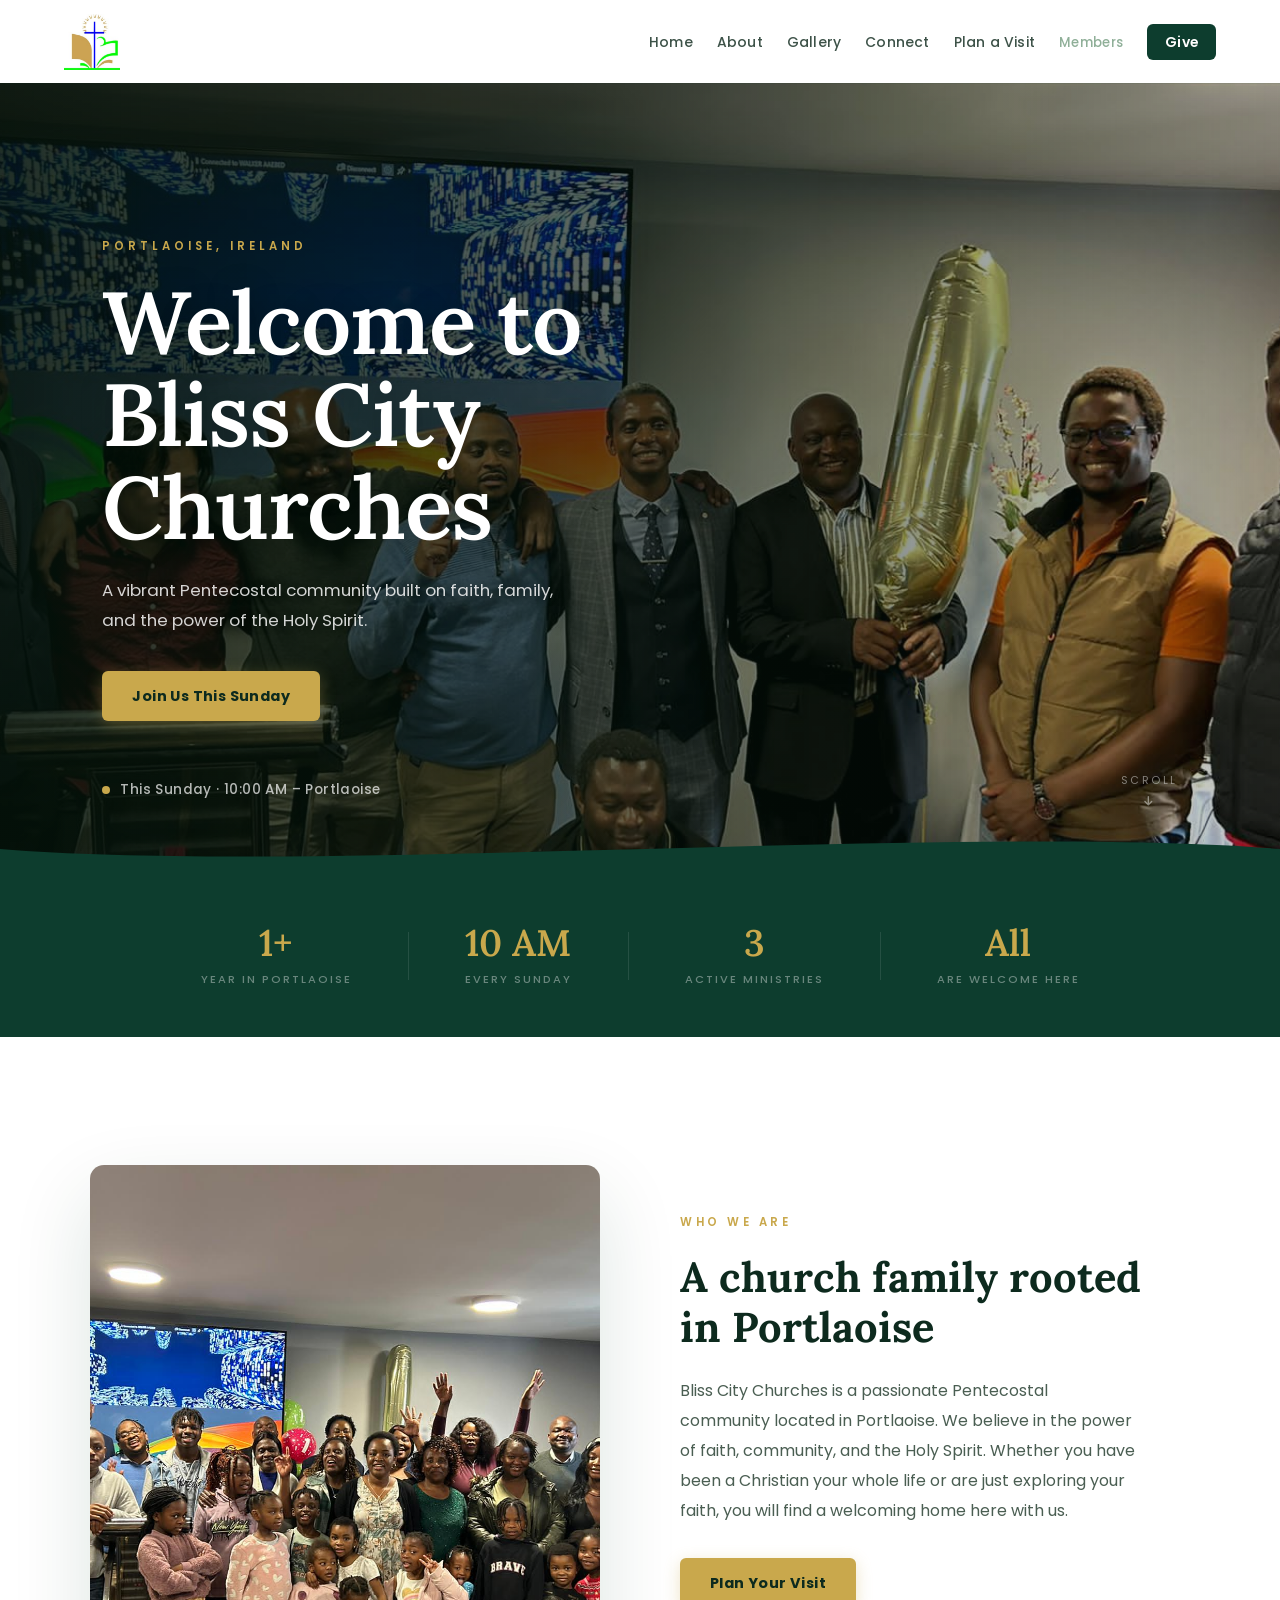
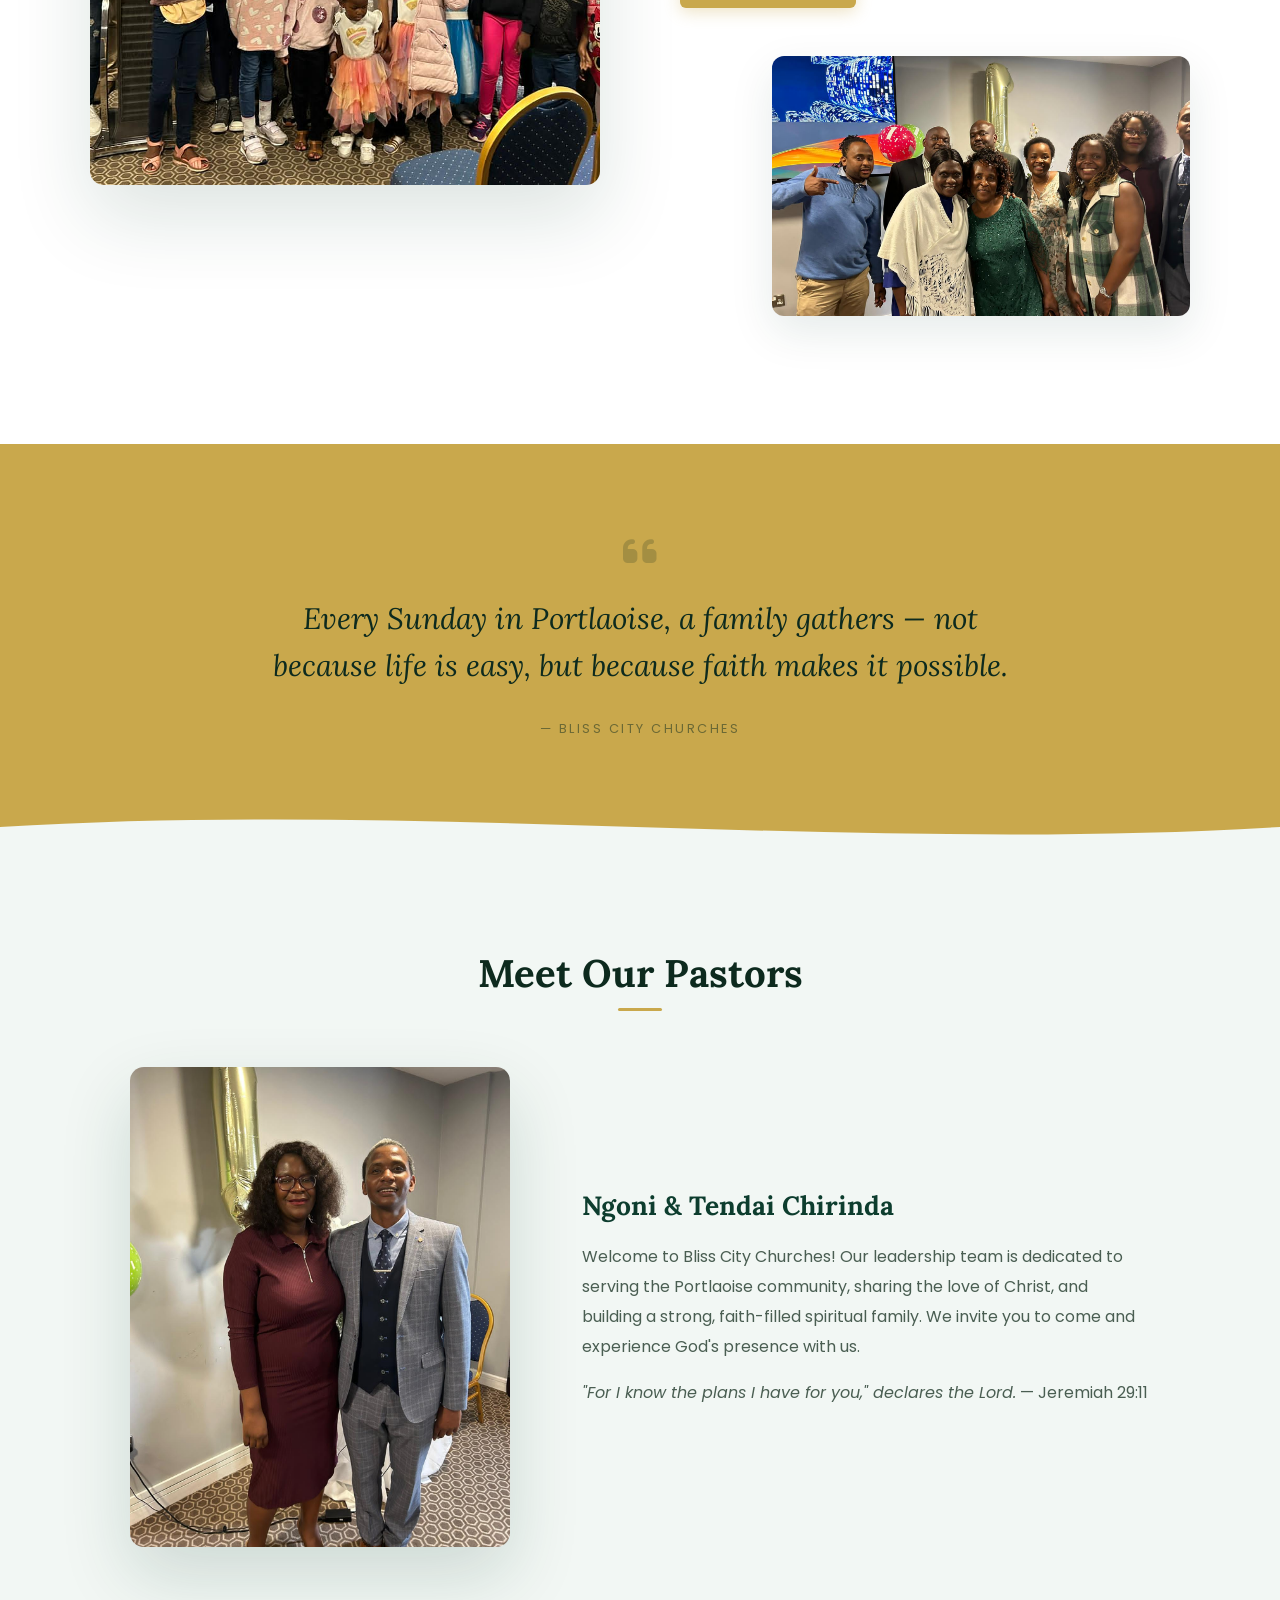
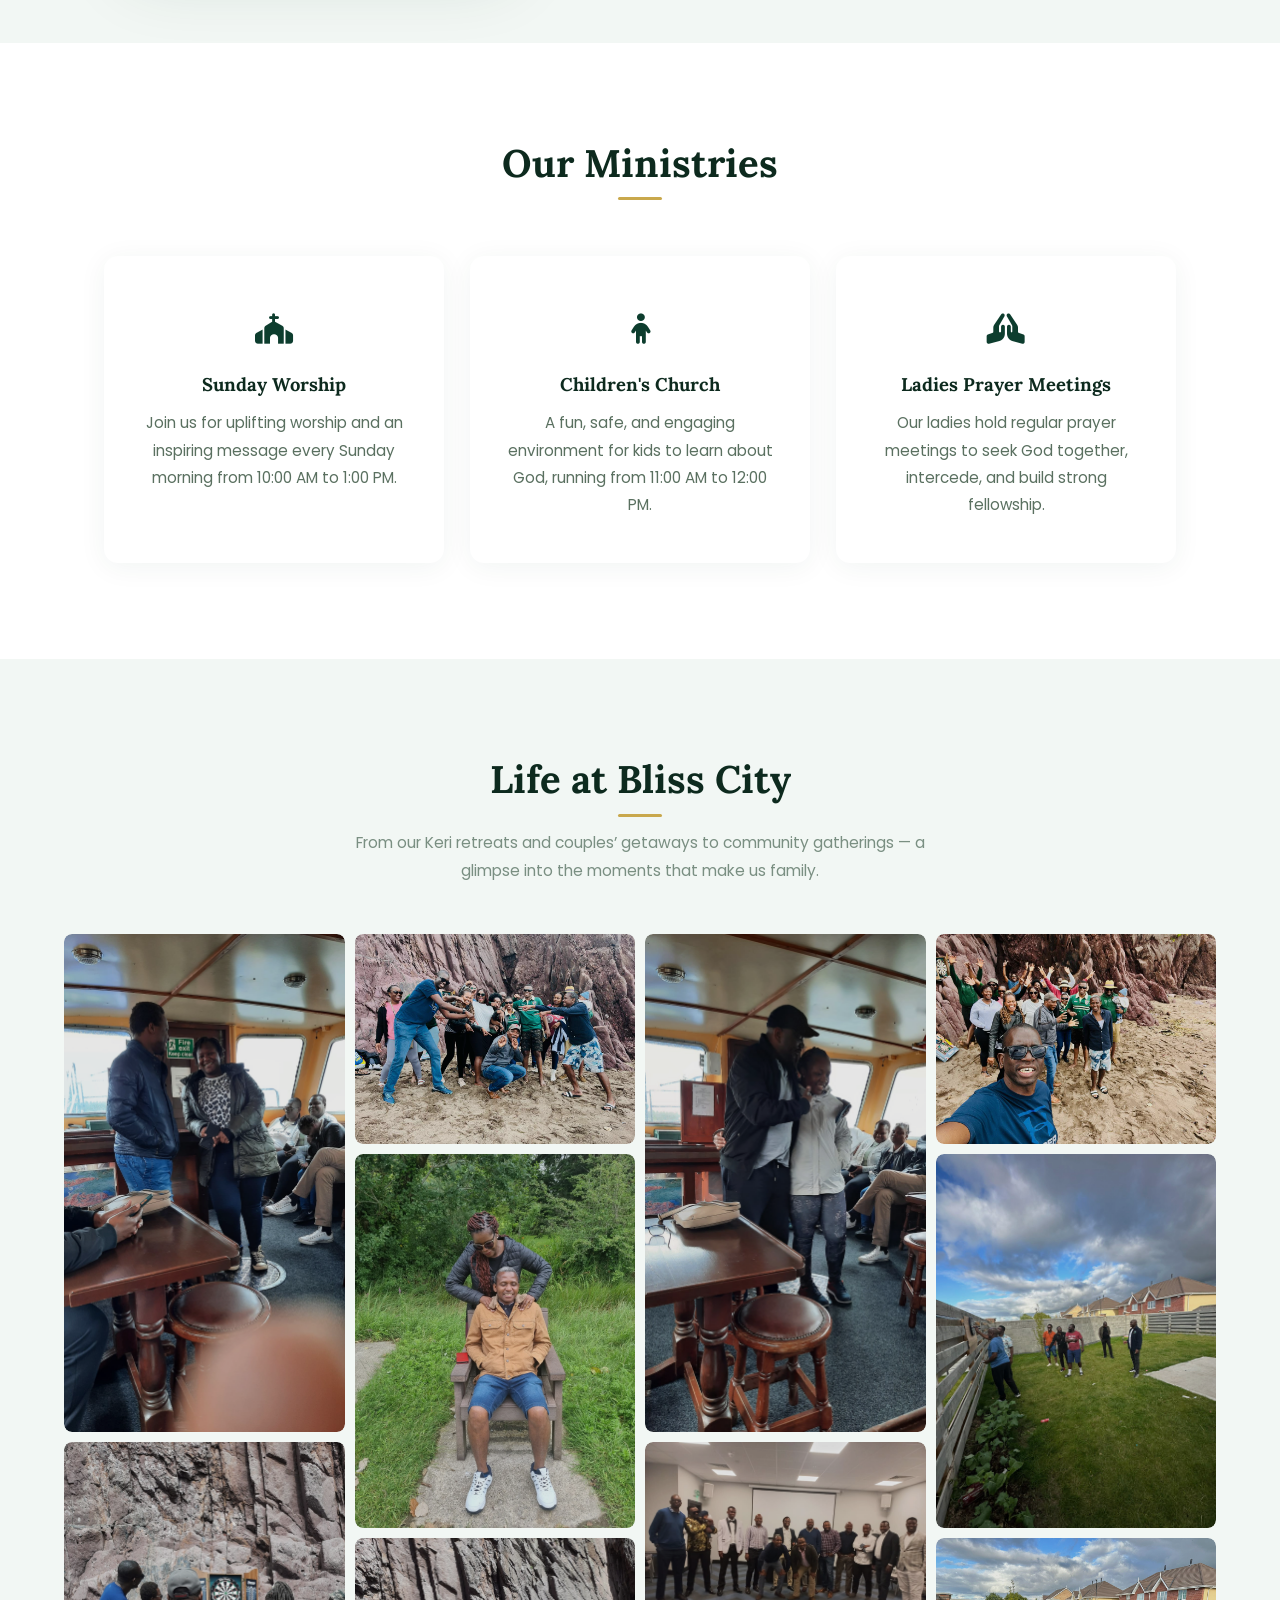
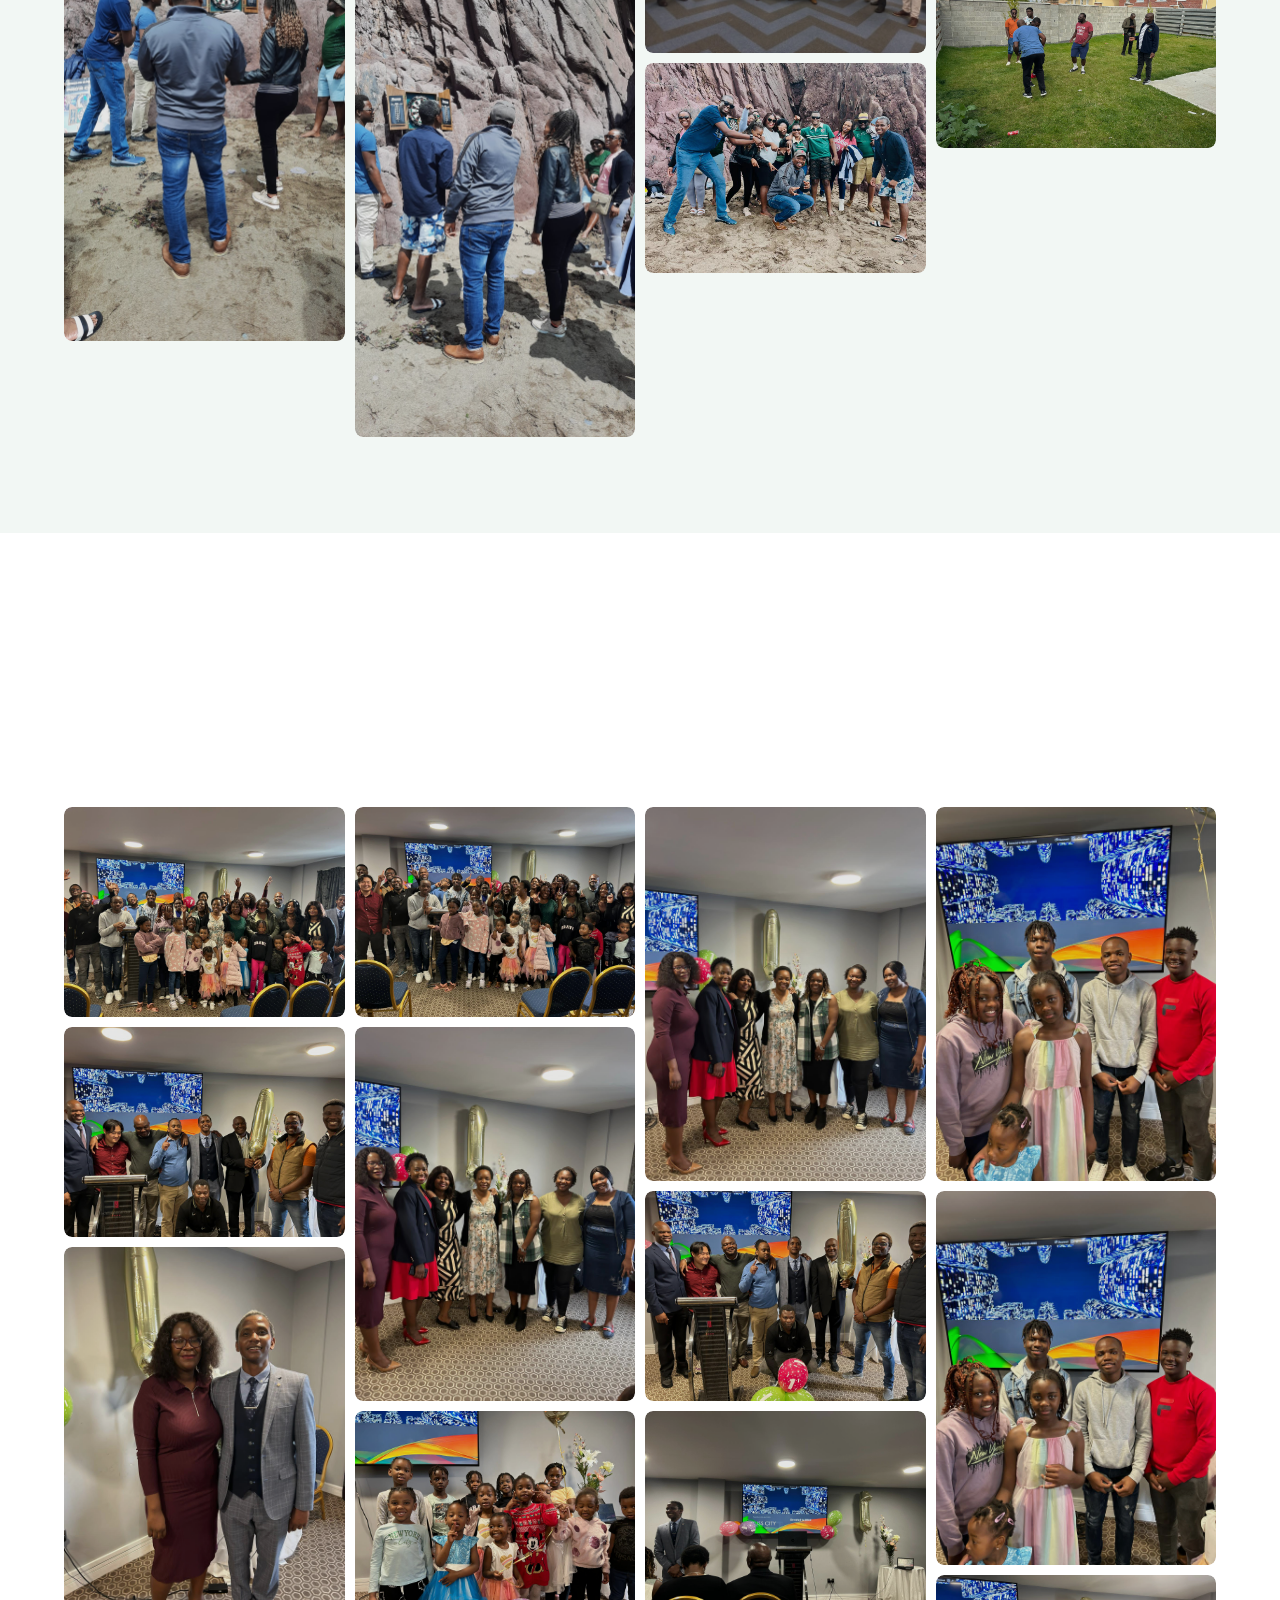
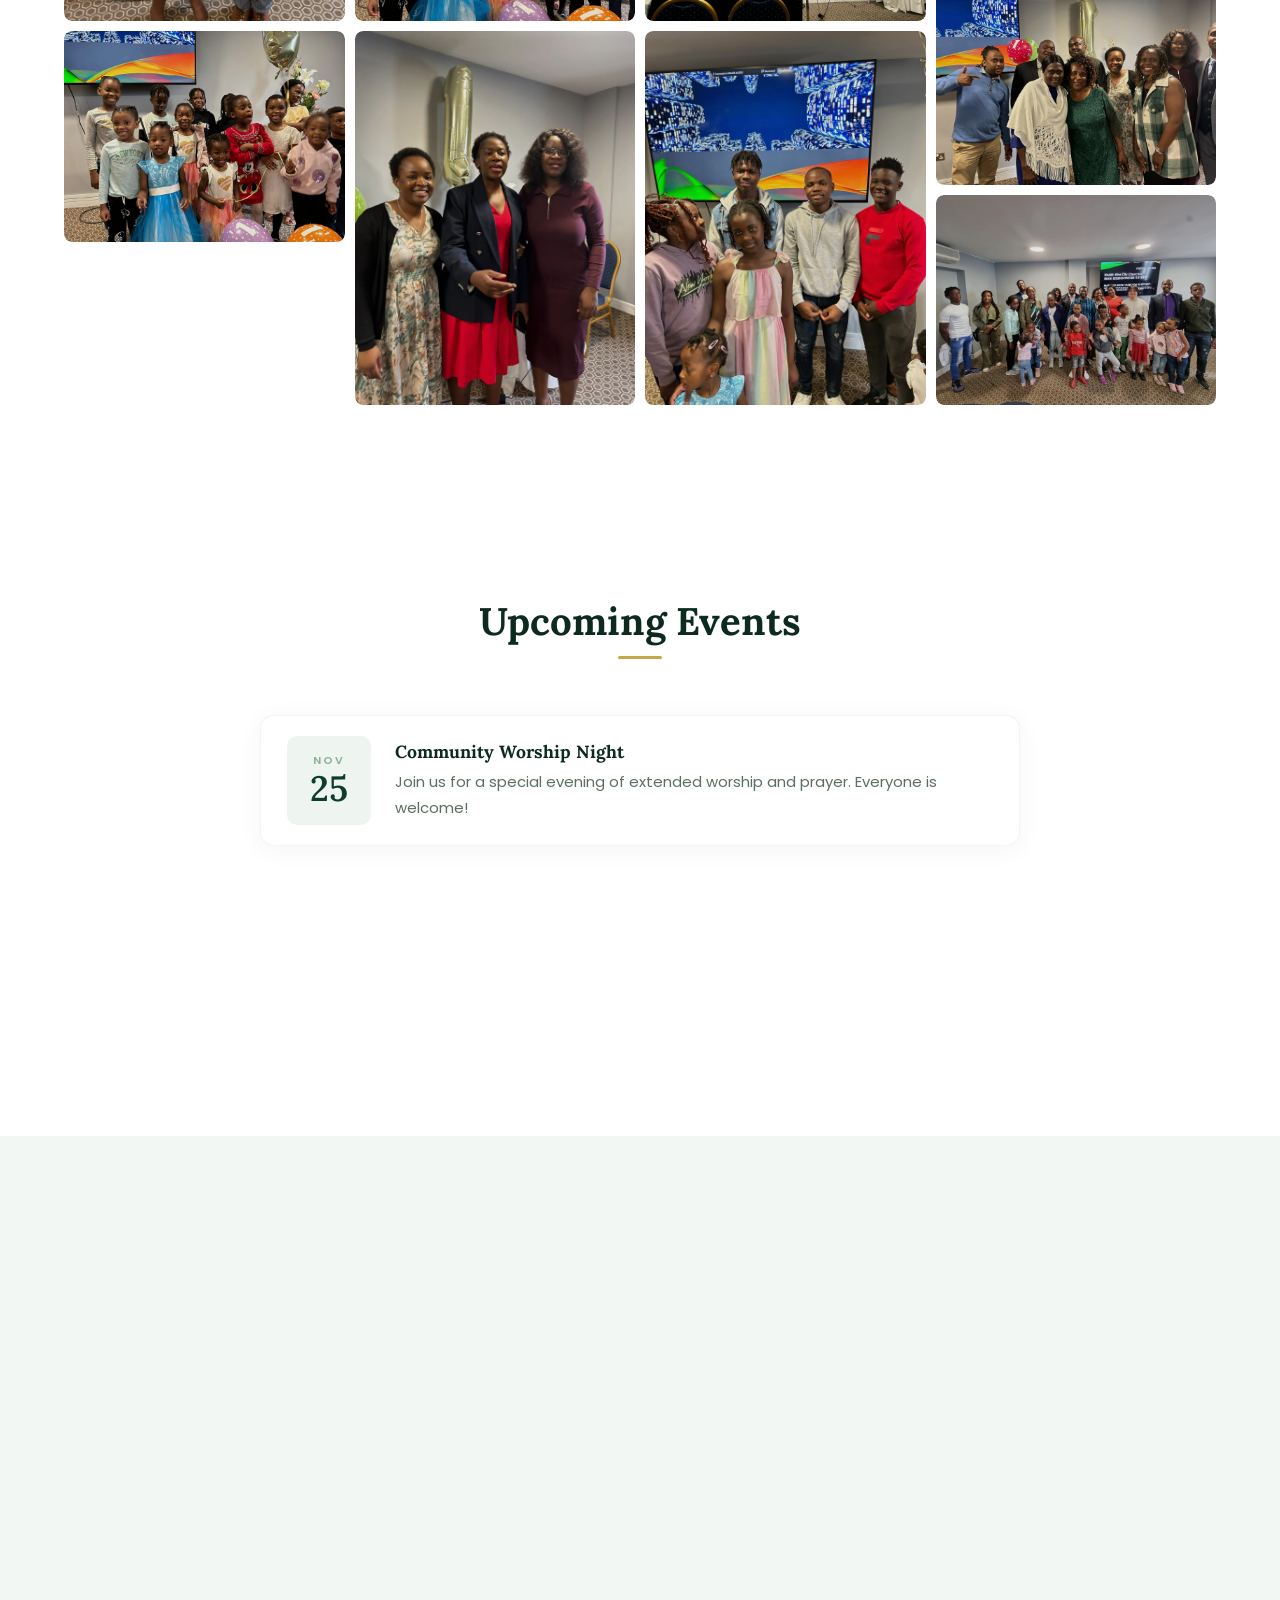
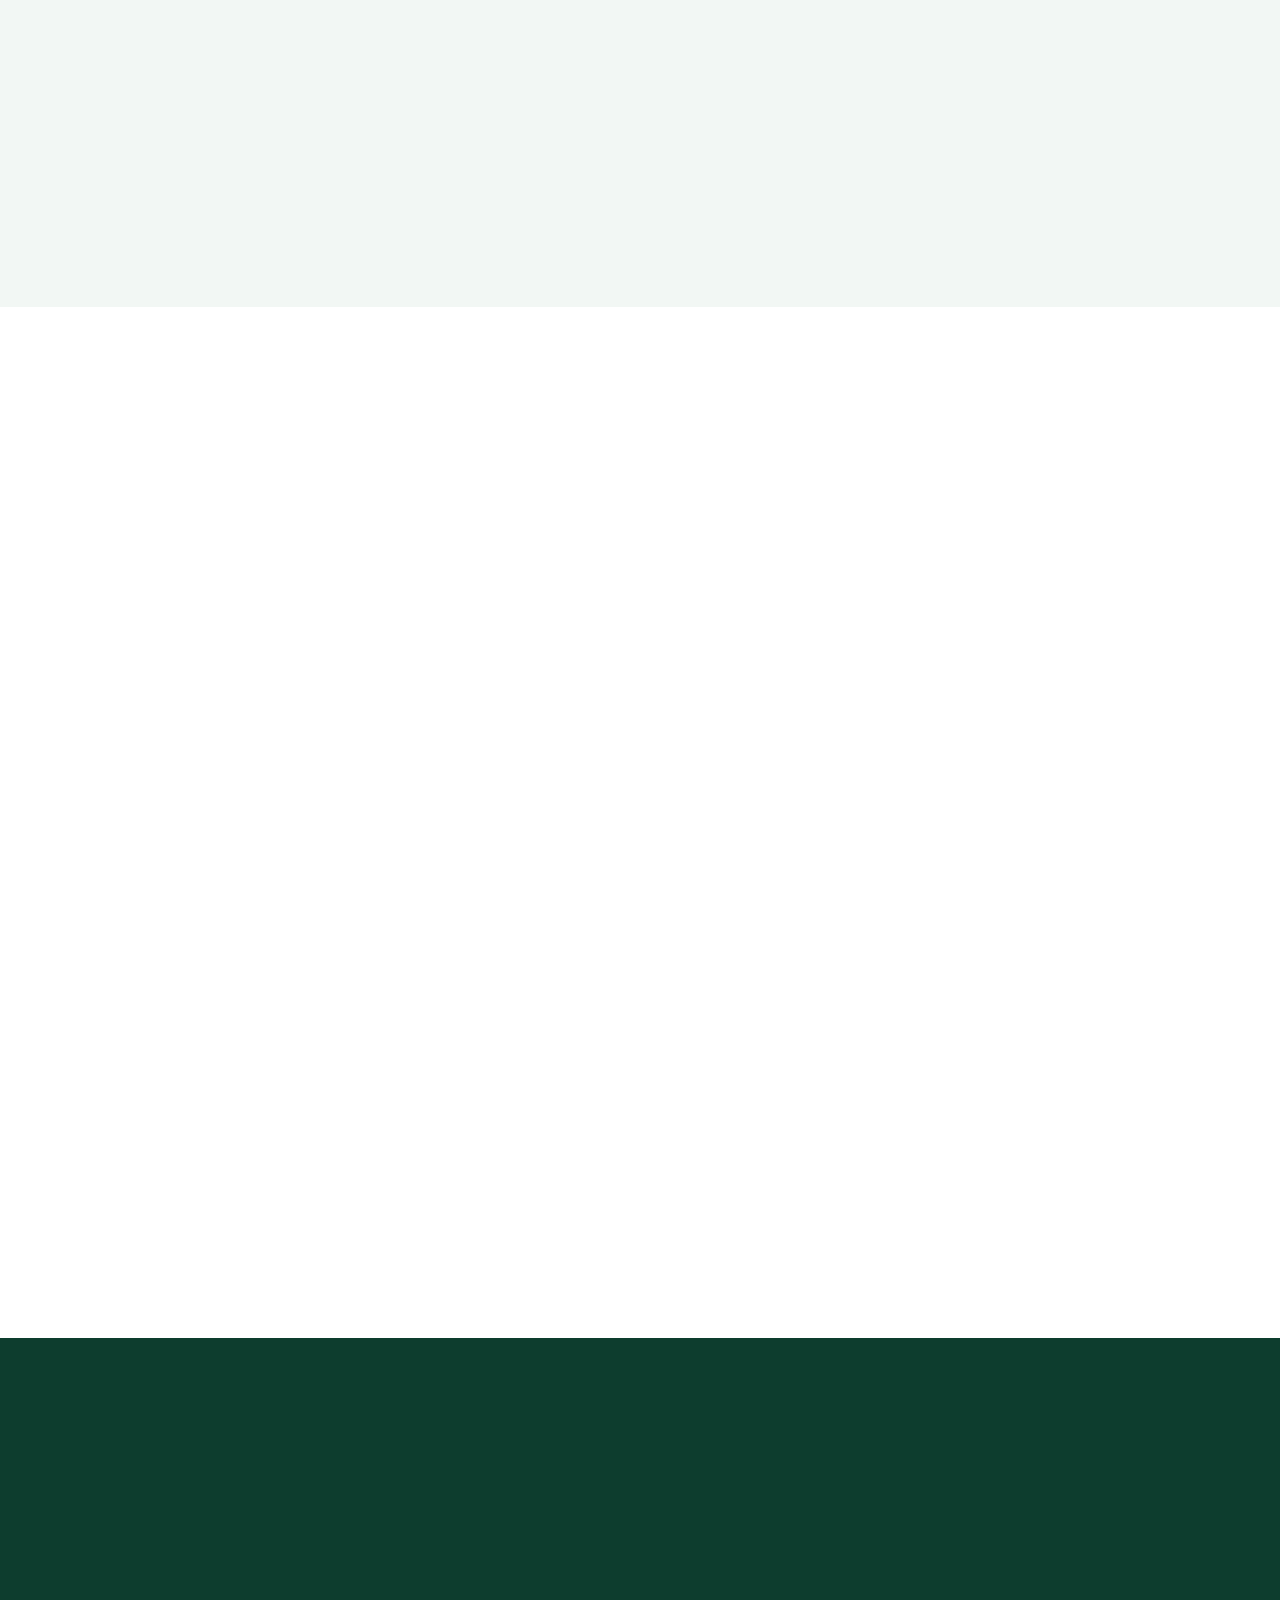
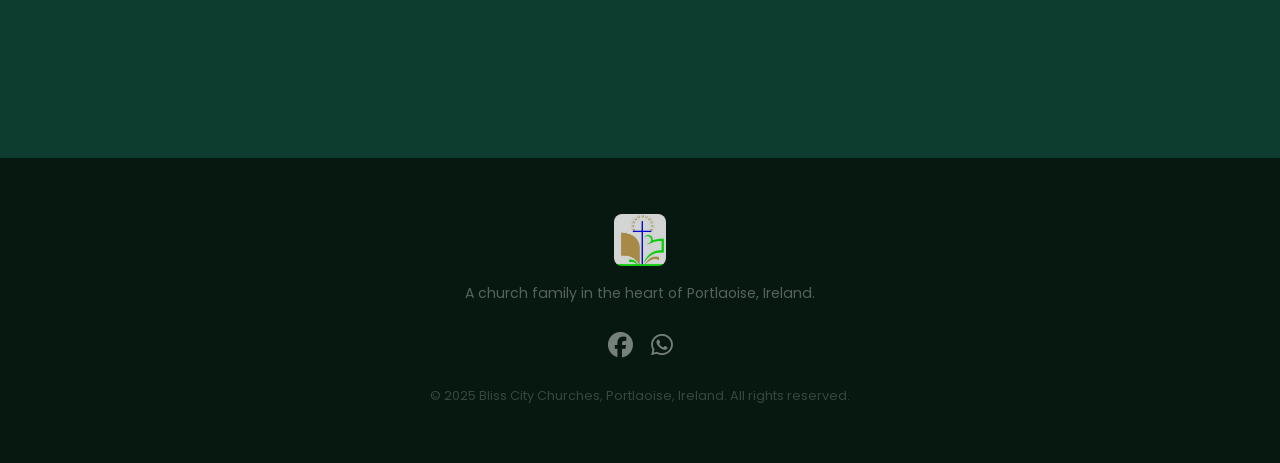
==== commit 902a8994: "Restore full gallery sections to homepage with lightbox Co-Authored-By: Claude Sonnet 4.6 <noreply@a" ====
--- a/index.html
+++ b/index.html
@@ -154,24 +154,46 @@
         </div>
     </section>
 
-    <!-- GALLERY TEASER -->
-    <section id="gallery" class="gallery-teaser">
-        <div class="teaser-text fade-left">
-            <span class="about-eyebrow">Our Community</span>
-            <h2>Life at Bliss City</h2>
-            <p>From our one-year anniversary celebrations to Keri retreats and community gatherings &mdash; a glimpse into the moments that make us family.</p>
-            <a href="gallery.html" class="btn">View All Photos</a>
-        </div>
-        <div class="teaser-mosaic fade-right">
-            <div class="teaser-photo teaser-photo-tall">
-                <img src="Assets/one_year_celebration/1000021866.jpg" alt="Bliss City Congregation" loading="lazy">
-            </div>
-            <div class="teaser-photo">
-                <img src="Assets/activities/1000018693.jpg" alt="Church Activities" loading="lazy">
-            </div>
-            <div class="teaser-photo">
-                <img src="Assets/one_year_celebration/1000022004.jpg" alt="One Year Celebration" loading="lazy">
-            </div>
+    <!-- ACTIVITIES -->
+    <section id="activities" class="activities">
+        <h2 class="fade-up">Life at Bliss City</h2>
+        <p class="section-sub fade-up" data-delay="100">From our Keri retreats and couples&rsquo; getaways to community gatherings &mdash; a glimpse into the moments that make us family.</p>
+        <div class="gallery-grid">
+            <div class="gallery-item"><img src="Assets/activities/1000018693.jpg" alt="Church Activities" loading="lazy"></div>
+            <div class="gallery-item"><img src="Assets/activities/1000018561.jpg" alt="Church Activities" loading="lazy"></div>
+            <div class="gallery-item"><img src="Assets/activities/1000018093.jpg" alt="Church Activities" loading="lazy"></div>
+            <div class="gallery-item"><img src="Assets/activities/1000018792.jpg" alt="Church Activities" loading="lazy"></div>
+            <div class="gallery-item"><img src="Assets/activities/1000018573.jpg" alt="Church Activities" loading="lazy"></div>
+            <div class="gallery-item"><img src="Assets/activities/1000018696.jpg" alt="Church Activities" loading="lazy"></div>
+            <div class="gallery-item"><img src="Assets/activities/1000018542.jpg" alt="Church Activities" loading="lazy"></div>
+            <div class="gallery-item"><img src="Assets/activities/1000018102.jpg" alt="Church Activities" loading="lazy"></div>
+            <div class="gallery-item"><img src="Assets/activities/1000018099.jpg" alt="Church Activities" loading="lazy"></div>
+            <div class="gallery-item"><img src="Assets/activities/1000020202.jpg" alt="Church Activities" loading="lazy"></div>
+            <div class="gallery-item"><img src="Assets/activities/1000020211.jpg" alt="Church Activities" loading="lazy"></div>
+        </div>
+    </section>
+
+    <!-- ONE YEAR CELEBRATION -->
+    <section id="celebration" class="celebration">
+        <h2 class="fade-up">One Year Celebration</h2>
+        <p class="section-sub fade-up" data-delay="100">In 2024 we marked one incredible year of God&rsquo;s faithfulness with our Bliss City family in Portlaoise. Here are some of the moments we shared together.</p>
+        <div class="gallery-grid">
+            <div class="gallery-item"><img src="Assets/one_year_celebration/1000021866.jpg" alt="One Year Celebration" loading="lazy"></div>
+            <div class="gallery-item"><img src="Assets/one_year_celebration/1000021980.jpg" alt="One Year Celebration" loading="lazy"></div>
+            <div class="gallery-item"><img src="Assets/one_year_celebration/1000021962.jpg" alt="One Year Celebration" loading="lazy"></div>
+            <div class="gallery-item"><img src="Assets/one_year_celebration/1000022004.jpg" alt="One Year Celebration" loading="lazy"></div>
+            <div class="gallery-item"><img src="Assets/one_year_celebration/1000021881.jpg" alt="One Year Celebration" loading="lazy"></div>
+            <div class="gallery-item"><img src="Assets/one_year_celebration/1000021965.jpg" alt="One Year Celebration" loading="lazy"></div>
+            <div class="gallery-item"><img src="Assets/one_year_celebration/1000022007.jpg" alt="One Year Celebration" loading="lazy"></div>
+            <div class="gallery-item"><img src="Assets/one_year_celebration/1000021959.jpg" alt="One Year Celebration" loading="lazy"></div>
+            <div class="gallery-item"><img src="Assets/one_year_celebration/1000021968.jpg" alt="One Year Celebration" loading="lazy"></div>
+            <div class="gallery-item"><img src="Assets/one_year_celebration/1000021989.jpg" alt="One Year Celebration" loading="lazy"></div>
+            <div class="gallery-item"><img src="Assets/one_year_celebration/1000021797.jpg" alt="One Year Celebration" loading="lazy"></div>
+            <div class="gallery-item"><img src="Assets/one_year_celebration/1000021767.jpg" alt="One Year Celebration" loading="lazy"></div>
+            <div class="gallery-item"><img src="Assets/one_year_celebration/1000021779.jpg" alt="One Year Celebration" loading="lazy"></div>
+            <div class="gallery-item"><img src="Assets/one_year_celebration/1000021770.jpg" alt="One Year Celebration" loading="lazy"></div>
+            <div class="gallery-item"><img src="Assets/one_year_celebration/1000021932.jpg" alt="One Year Celebration" loading="lazy"></div>
+            <div class="gallery-item"><img src="Assets/one_year_celebration/1000020268.jpg" alt="One Year Celebration" loading="lazy"></div>
         </div>
     </section>
 
@@ -270,6 +292,14 @@
         </div>
     </section>
 
+    <!-- LIGHTBOX -->
+    <div class="lightbox" id="lightbox">
+        <span class="lightbox-close" id="lightbox-close">&times;</span>
+        <span class="lightbox-prev" id="lightbox-prev">&#10094;</span>
+        <img src="" alt="Photo" id="lightbox-img">
+        <span class="lightbox-next" id="lightbox-next">&#10095;</span>
+    </div>
+
     <!-- FOOTER -->
     <footer>
         <div class="footer-inner">
@@ -365,6 +395,48 @@
             }, 6000);
         }
 
+        // ── Lightbox (scoped per gallery) ─────────────────────────
+        const lightbox = document.getElementById('lightbox');
+        const lightboxImg = document.getElementById('lightbox-img');
+        let currentGalleryItems = [];
+        let currentLightboxIndex = 0;
+
+        function openLightbox(items, index) {
+            currentGalleryItems = items;
+            currentLightboxIndex = index;
+            lightboxImg.src = items[index].src;
+            lightbox.classList.add('open');
+            document.body.style.overflow = 'hidden';
+        }
+
+        function closeLightbox() {
+            lightbox.classList.remove('open');
+            document.body.style.overflow = '';
+        }
+
+        document.querySelectorAll('.gallery-grid').forEach(grid => {
+            const imgs = Array.from(grid.querySelectorAll('.gallery-item img'));
+            imgs.forEach((img, i) => {
+                img.parentElement.addEventListener('click', () => openLightbox(imgs, i));
+            });
+        });
+
+        document.getElementById('lightbox-close').addEventListener('click', closeLightbox);
+        document.getElementById('lightbox-prev').addEventListener('click', () => {
+            currentLightboxIndex = (currentLightboxIndex - 1 + currentGalleryItems.length) % currentGalleryItems.length;
+            lightboxImg.src = currentGalleryItems[currentLightboxIndex].src;
+        });
+        document.getElementById('lightbox-next').addEventListener('click', () => {
+            currentLightboxIndex = (currentLightboxIndex + 1) % currentGalleryItems.length;
+            lightboxImg.src = currentGalleryItems[currentLightboxIndex].src;
+        });
+        lightbox.addEventListener('click', e => { if (e.target === lightbox) closeLightbox(); });
+        document.addEventListener('keydown', e => {
+            if (!lightbox.classList.contains('open')) return;
+            if (e.key === 'Escape') closeLightbox();
+            if (e.key === 'ArrowLeft') document.getElementById('lightbox-prev').click();
+            if (e.key === 'ArrowRight') document.getElementById('lightbox-next').click();
+        });
     </script>
 
 </body>
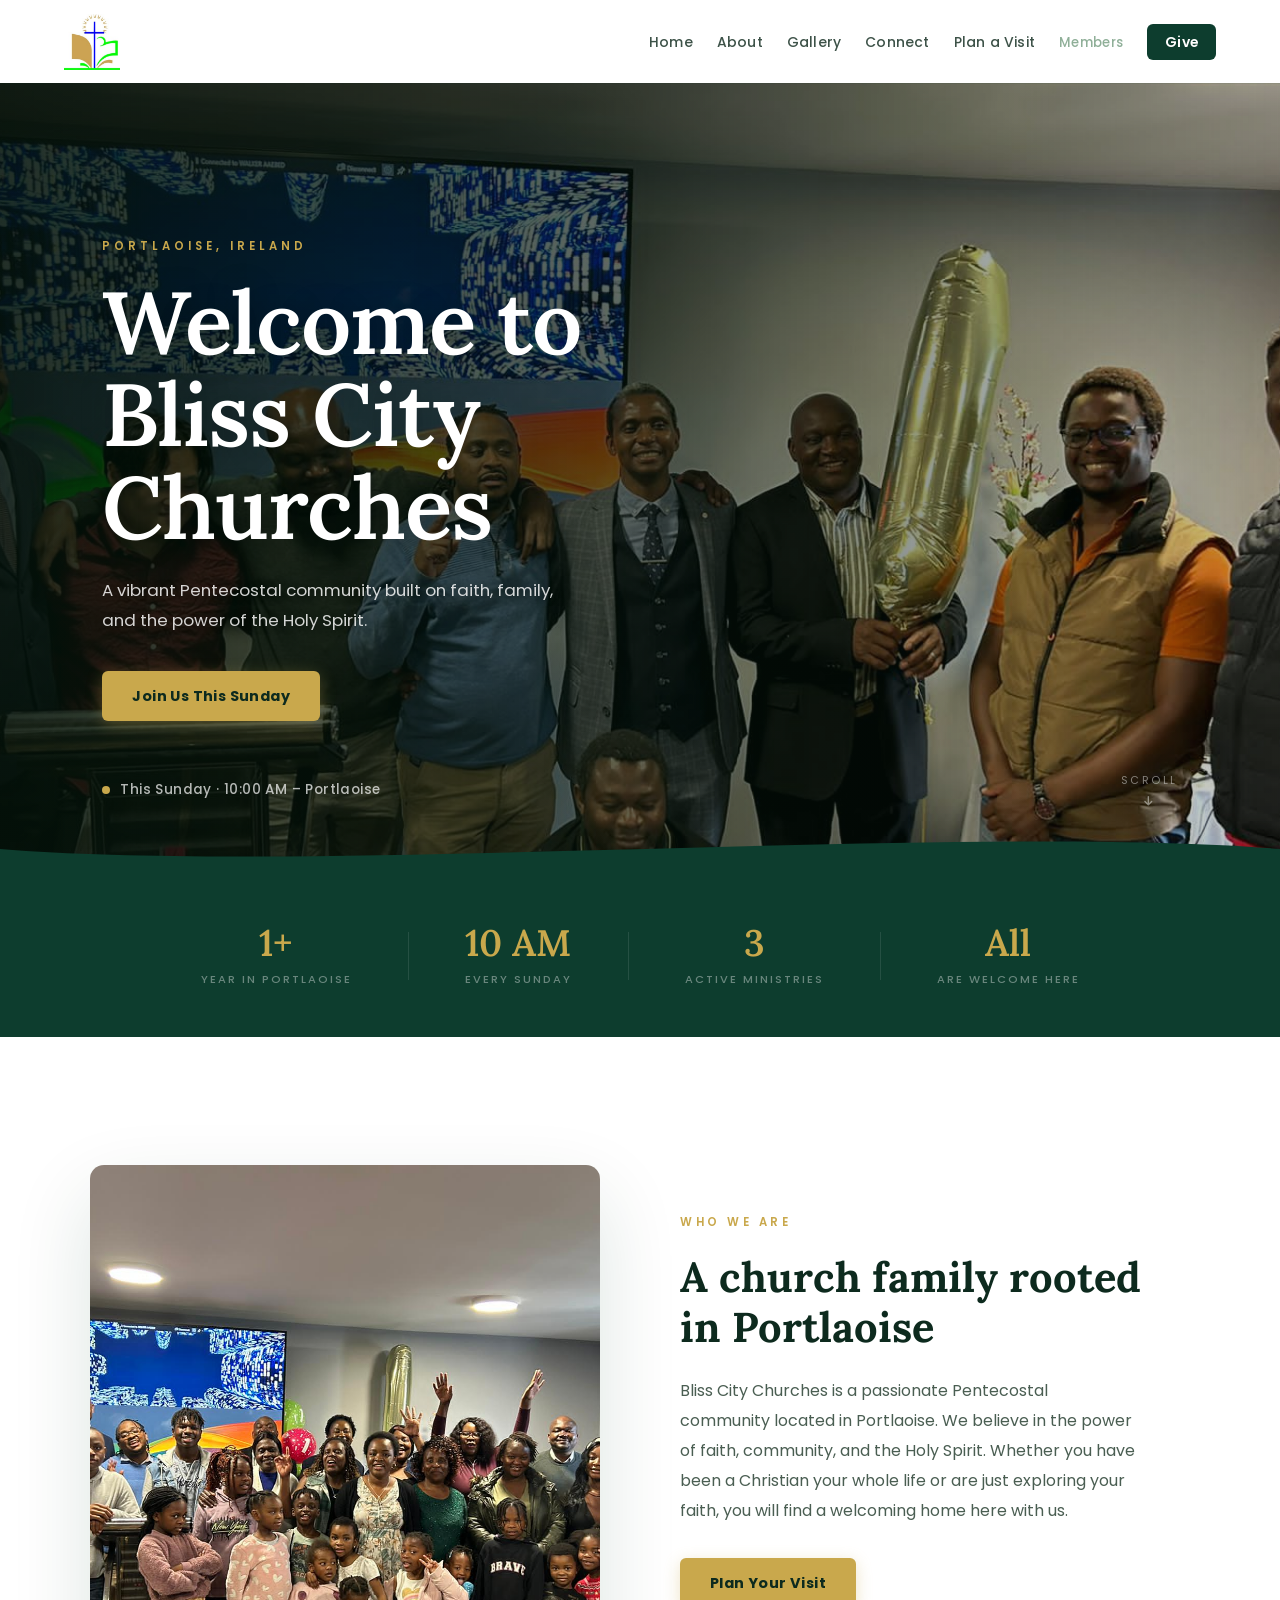
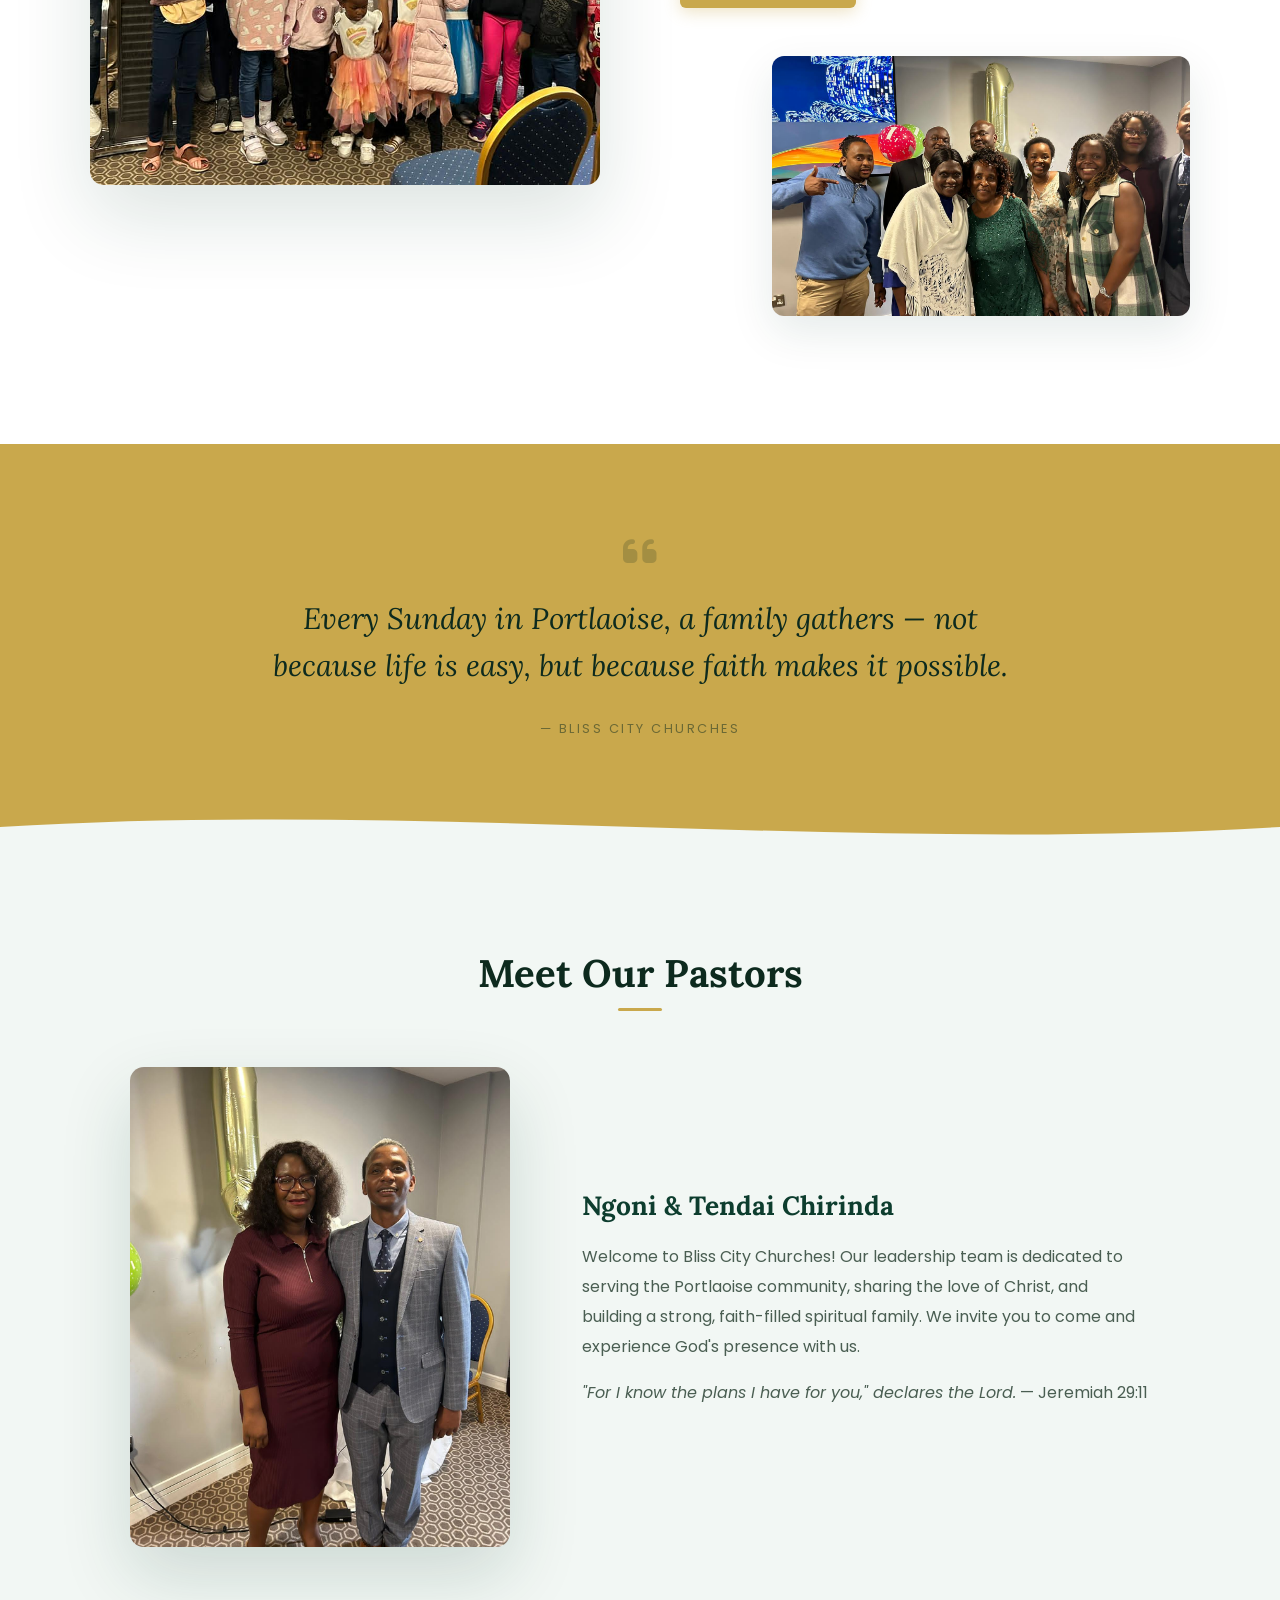
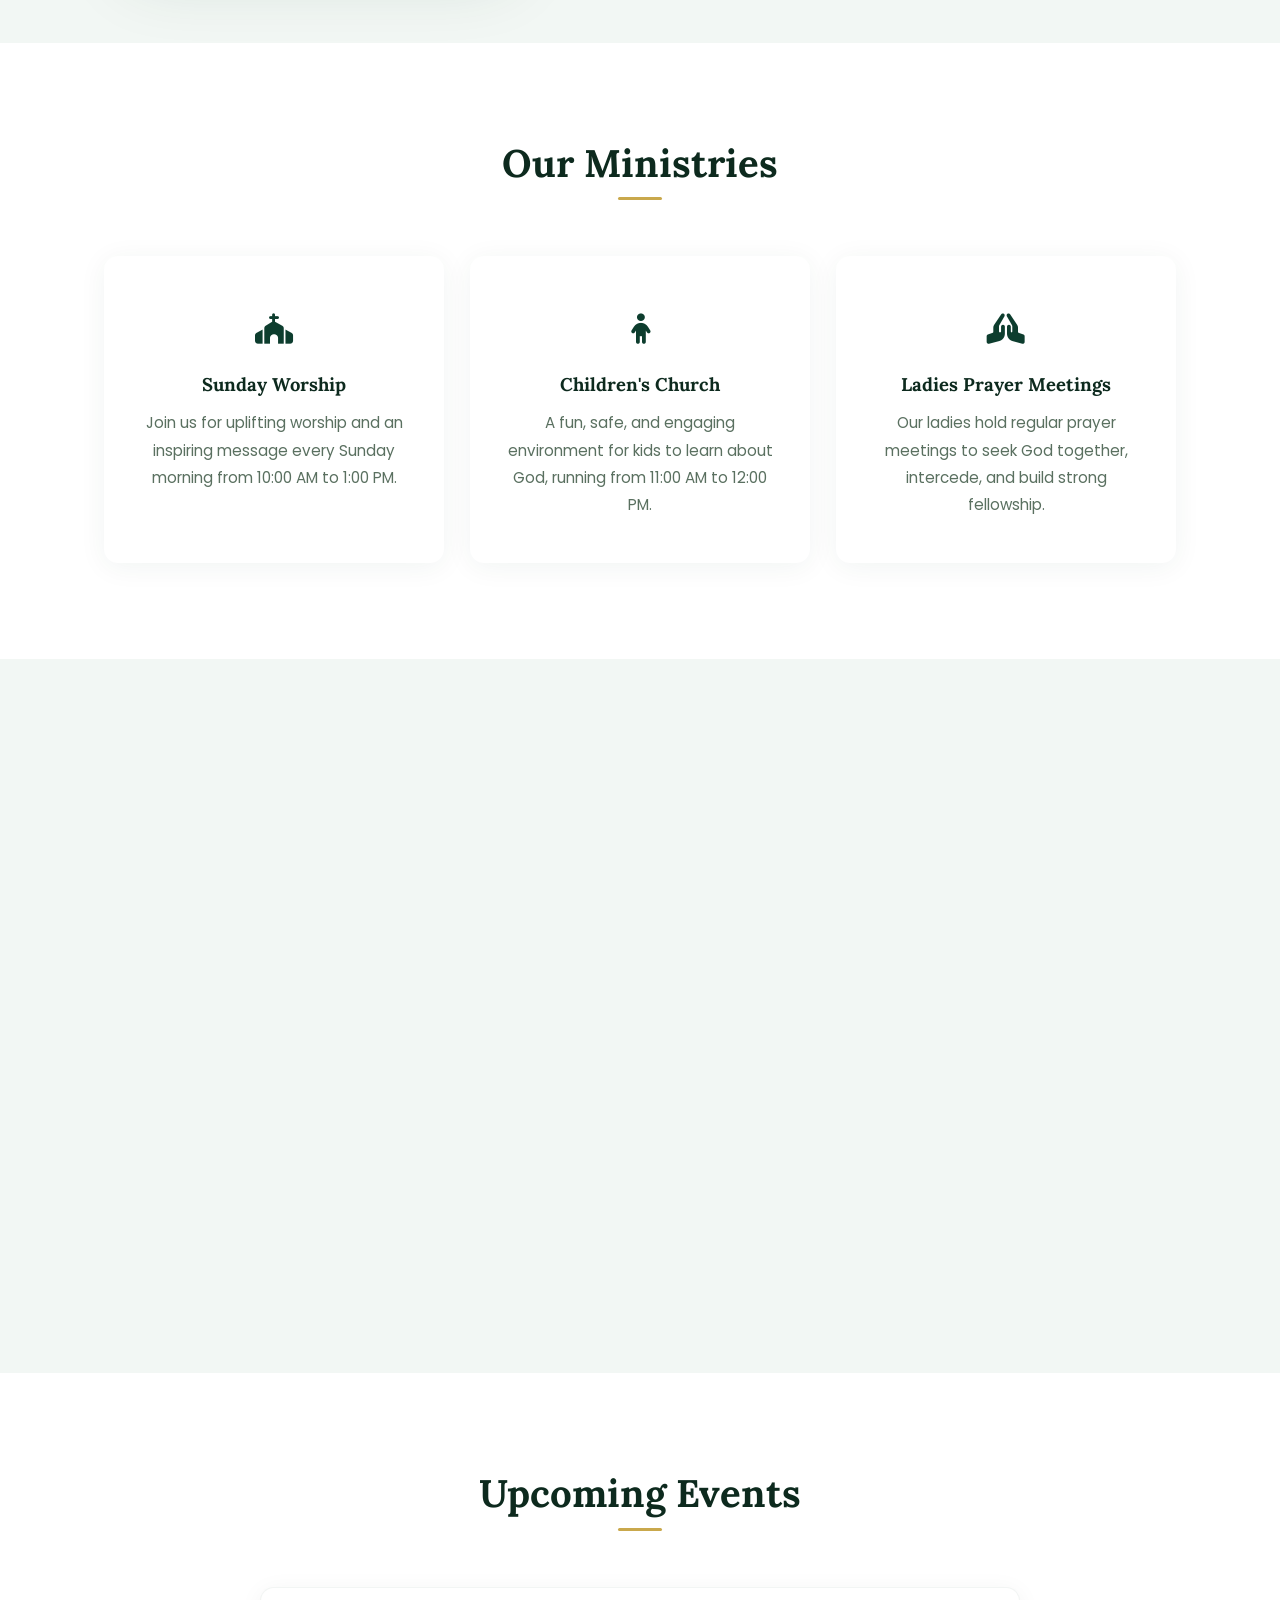
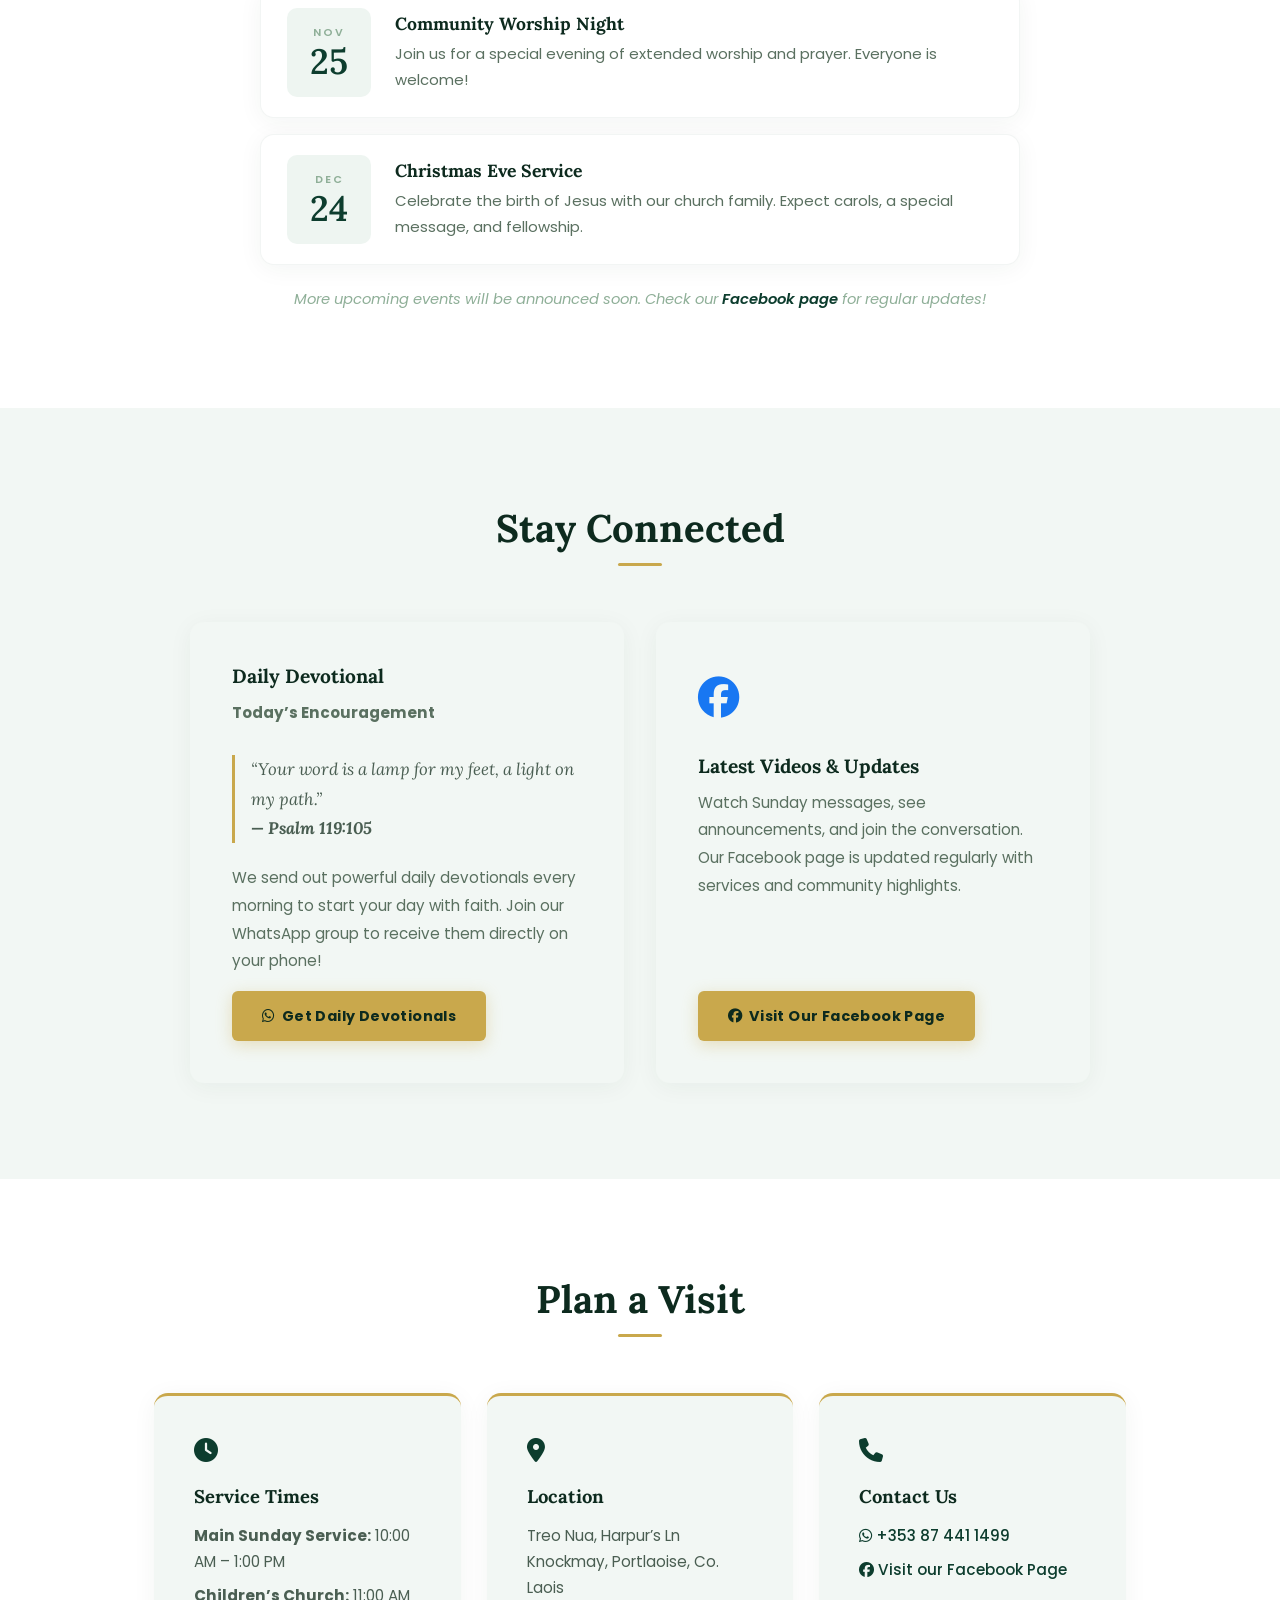
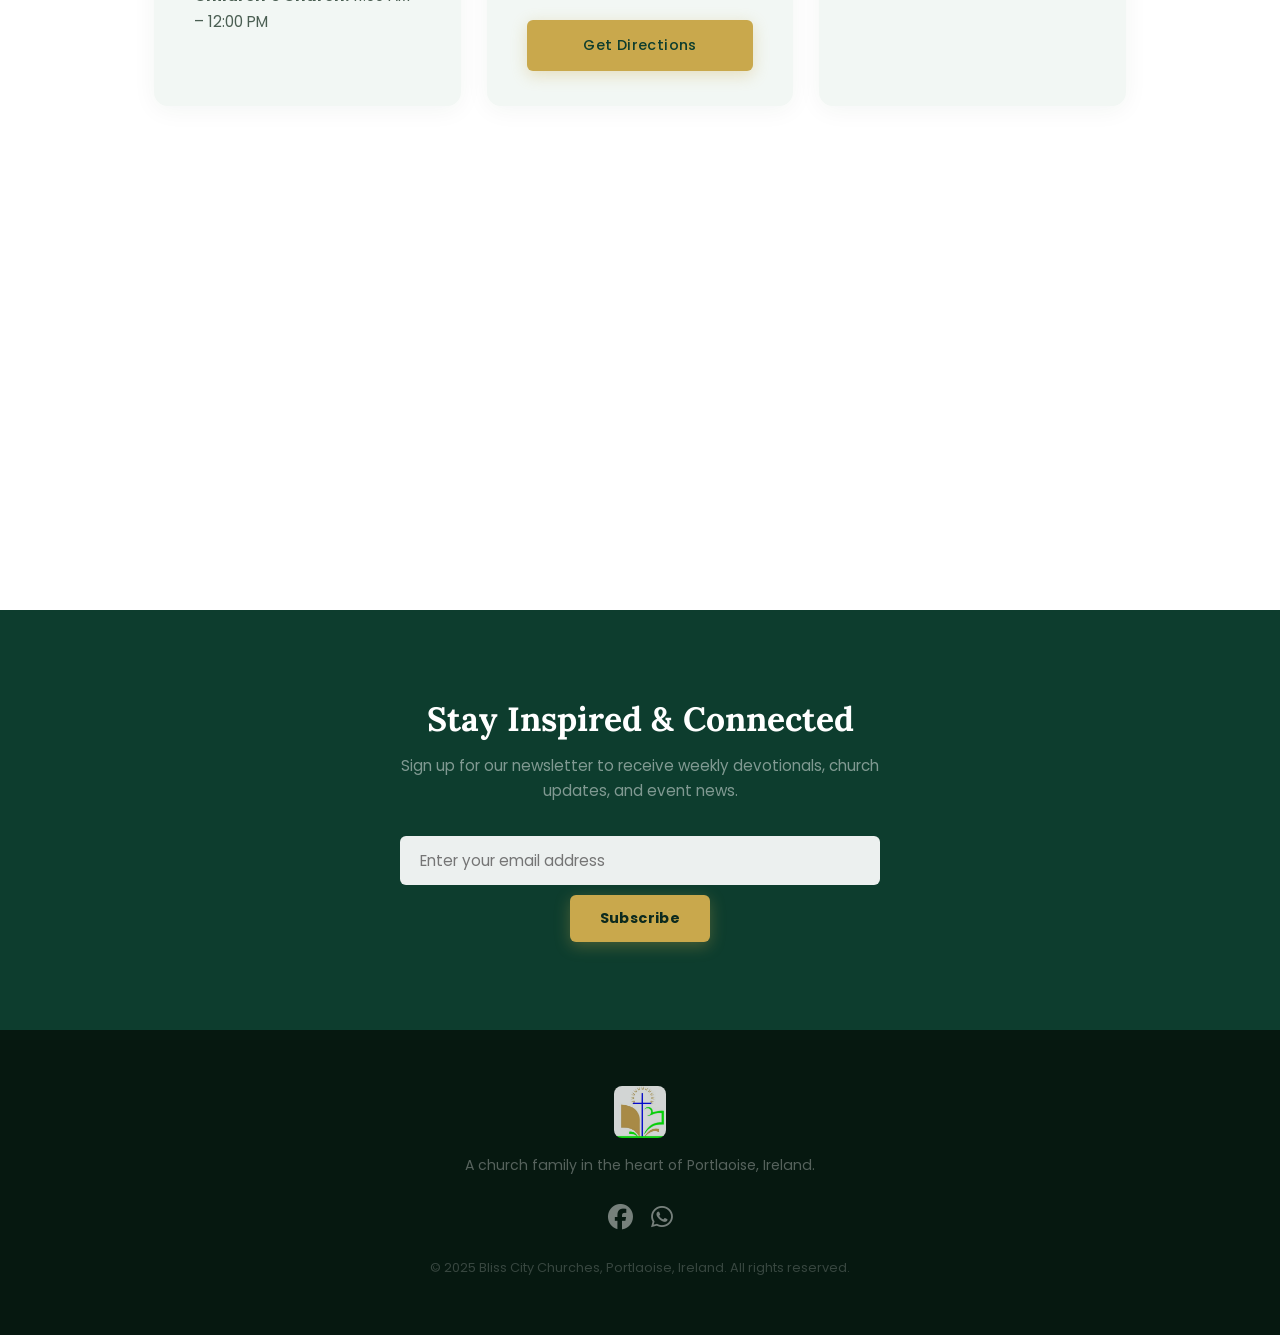
==== commit f795f293: "Restore gallery teaser and alternating section backgrounds Replaces the full inline gallery grids wi" ====
--- a/index.html
+++ b/index.html
@@ -154,46 +154,24 @@
         </div>
     </section>
 
-    <!-- ACTIVITIES -->
-    <section id="activities" class="activities">
-        <h2 class="fade-up">Life at Bliss City</h2>
-        <p class="section-sub fade-up" data-delay="100">From our Keri retreats and couples&rsquo; getaways to community gatherings &mdash; a glimpse into the moments that make us family.</p>
-        <div class="gallery-grid">
-            <div class="gallery-item"><img src="Assets/activities/1000018693.jpg" alt="Church Activities" loading="lazy"></div>
-            <div class="gallery-item"><img src="Assets/activities/1000018561.jpg" alt="Church Activities" loading="lazy"></div>
-            <div class="gallery-item"><img src="Assets/activities/1000018093.jpg" alt="Church Activities" loading="lazy"></div>
-            <div class="gallery-item"><img src="Assets/activities/1000018792.jpg" alt="Church Activities" loading="lazy"></div>
-            <div class="gallery-item"><img src="Assets/activities/1000018573.jpg" alt="Church Activities" loading="lazy"></div>
-            <div class="gallery-item"><img src="Assets/activities/1000018696.jpg" alt="Church Activities" loading="lazy"></div>
-            <div class="gallery-item"><img src="Assets/activities/1000018542.jpg" alt="Church Activities" loading="lazy"></div>
-            <div class="gallery-item"><img src="Assets/activities/1000018102.jpg" alt="Church Activities" loading="lazy"></div>
-            <div class="gallery-item"><img src="Assets/activities/1000018099.jpg" alt="Church Activities" loading="lazy"></div>
-            <div class="gallery-item"><img src="Assets/activities/1000020202.jpg" alt="Church Activities" loading="lazy"></div>
-            <div class="gallery-item"><img src="Assets/activities/1000020211.jpg" alt="Church Activities" loading="lazy"></div>
-        </div>
-    </section>
-
-    <!-- ONE YEAR CELEBRATION -->
-    <section id="celebration" class="celebration">
-        <h2 class="fade-up">One Year Celebration</h2>
-        <p class="section-sub fade-up" data-delay="100">In 2024 we marked one incredible year of God&rsquo;s faithfulness with our Bliss City family in Portlaoise. Here are some of the moments we shared together.</p>
-        <div class="gallery-grid">
-            <div class="gallery-item"><img src="Assets/one_year_celebration/1000021866.jpg" alt="One Year Celebration" loading="lazy"></div>
-            <div class="gallery-item"><img src="Assets/one_year_celebration/1000021980.jpg" alt="One Year Celebration" loading="lazy"></div>
-            <div class="gallery-item"><img src="Assets/one_year_celebration/1000021962.jpg" alt="One Year Celebration" loading="lazy"></div>
-            <div class="gallery-item"><img src="Assets/one_year_celebration/1000022004.jpg" alt="One Year Celebration" loading="lazy"></div>
-            <div class="gallery-item"><img src="Assets/one_year_celebration/1000021881.jpg" alt="One Year Celebration" loading="lazy"></div>
-            <div class="gallery-item"><img src="Assets/one_year_celebration/1000021965.jpg" alt="One Year Celebration" loading="lazy"></div>
-            <div class="gallery-item"><img src="Assets/one_year_celebration/1000022007.jpg" alt="One Year Celebration" loading="lazy"></div>
-            <div class="gallery-item"><img src="Assets/one_year_celebration/1000021959.jpg" alt="One Year Celebration" loading="lazy"></div>
-            <div class="gallery-item"><img src="Assets/one_year_celebration/1000021968.jpg" alt="One Year Celebration" loading="lazy"></div>
-            <div class="gallery-item"><img src="Assets/one_year_celebration/1000021989.jpg" alt="One Year Celebration" loading="lazy"></div>
-            <div class="gallery-item"><img src="Assets/one_year_celebration/1000021797.jpg" alt="One Year Celebration" loading="lazy"></div>
-            <div class="gallery-item"><img src="Assets/one_year_celebration/1000021767.jpg" alt="One Year Celebration" loading="lazy"></div>
-            <div class="gallery-item"><img src="Assets/one_year_celebration/1000021779.jpg" alt="One Year Celebration" loading="lazy"></div>
-            <div class="gallery-item"><img src="Assets/one_year_celebration/1000021770.jpg" alt="One Year Celebration" loading="lazy"></div>
-            <div class="gallery-item"><img src="Assets/one_year_celebration/1000021932.jpg" alt="One Year Celebration" loading="lazy"></div>
-            <div class="gallery-item"><img src="Assets/one_year_celebration/1000020268.jpg" alt="One Year Celebration" loading="lazy"></div>
+    <!-- GALLERY TEASER -->
+    <section id="gallery" class="gallery-teaser">
+        <div class="teaser-text fade-left">
+            <span class="about-eyebrow">Our Community</span>
+            <h2>Life at Bliss City</h2>
+            <p>From our one-year anniversary celebrations to Keri retreats and community gatherings &mdash; a glimpse into the moments that make us family.</p>
+            <a href="gallery.html" class="btn">View All Photos</a>
+        </div>
+        <div class="teaser-mosaic fade-right">
+            <div class="teaser-photo teaser-photo-tall">
+                <img src="Assets/one_year_celebration/1000021866.jpg" alt="Bliss City Congregation" loading="lazy">
+            </div>
+            <div class="teaser-photo">
+                <img src="Assets/activities/1000018693.jpg" alt="Church Activities" loading="lazy">
+            </div>
+            <div class="teaser-photo">
+                <img src="Assets/one_year_celebration/1000022004.jpg" alt="One Year Celebration" loading="lazy">
+            </div>
         </div>
     </section>
 
@@ -291,14 +269,6 @@
             </form>
         </div>
     </section>
-
-    <!-- LIGHTBOX -->
-    <div class="lightbox" id="lightbox">
-        <span class="lightbox-close" id="lightbox-close">&times;</span>
-        <span class="lightbox-prev" id="lightbox-prev">&#10094;</span>
-        <img src="" alt="Photo" id="lightbox-img">
-        <span class="lightbox-next" id="lightbox-next">&#10095;</span>
-    </div>
 
     <!-- FOOTER -->
     <footer>
@@ -395,48 +365,6 @@
             }, 6000);
         }
 
-        // ── Lightbox (scoped per gallery) ─────────────────────────
-        const lightbox = document.getElementById('lightbox');
-        const lightboxImg = document.getElementById('lightbox-img');
-        let currentGalleryItems = [];
-        let currentLightboxIndex = 0;
-
-        function openLightbox(items, index) {
-            currentGalleryItems = items;
-            currentLightboxIndex = index;
-            lightboxImg.src = items[index].src;
-            lightbox.classList.add('open');
-            document.body.style.overflow = 'hidden';
-        }
-
-        function closeLightbox() {
-            lightbox.classList.remove('open');
-            document.body.style.overflow = '';
-        }
-
-        document.querySelectorAll('.gallery-grid').forEach(grid => {
-            const imgs = Array.from(grid.querySelectorAll('.gallery-item img'));
-            imgs.forEach((img, i) => {
-                img.parentElement.addEventListener('click', () => openLightbox(imgs, i));
-            });
-        });
-
-        document.getElementById('lightbox-close').addEventListener('click', closeLightbox);
-        document.getElementById('lightbox-prev').addEventListener('click', () => {
-            currentLightboxIndex = (currentLightboxIndex - 1 + currentGalleryItems.length) % currentGalleryItems.length;
-            lightboxImg.src = currentGalleryItems[currentLightboxIndex].src;
-        });
-        document.getElementById('lightbox-next').addEventListener('click', () => {
-            currentLightboxIndex = (currentLightboxIndex + 1) % currentGalleryItems.length;
-            lightboxImg.src = currentGalleryItems[currentLightboxIndex].src;
-        });
-        lightbox.addEventListener('click', e => { if (e.target === lightbox) closeLightbox(); });
-        document.addEventListener('keydown', e => {
-            if (!lightbox.classList.contains('open')) return;
-            if (e.key === 'Escape') closeLightbox();
-            if (e.key === 'ArrowLeft') document.getElementById('lightbox-prev').click();
-            if (e.key === 'ArrowRight') document.getElementById('lightbox-next').click();
-        });
     </script>
 
 </body>
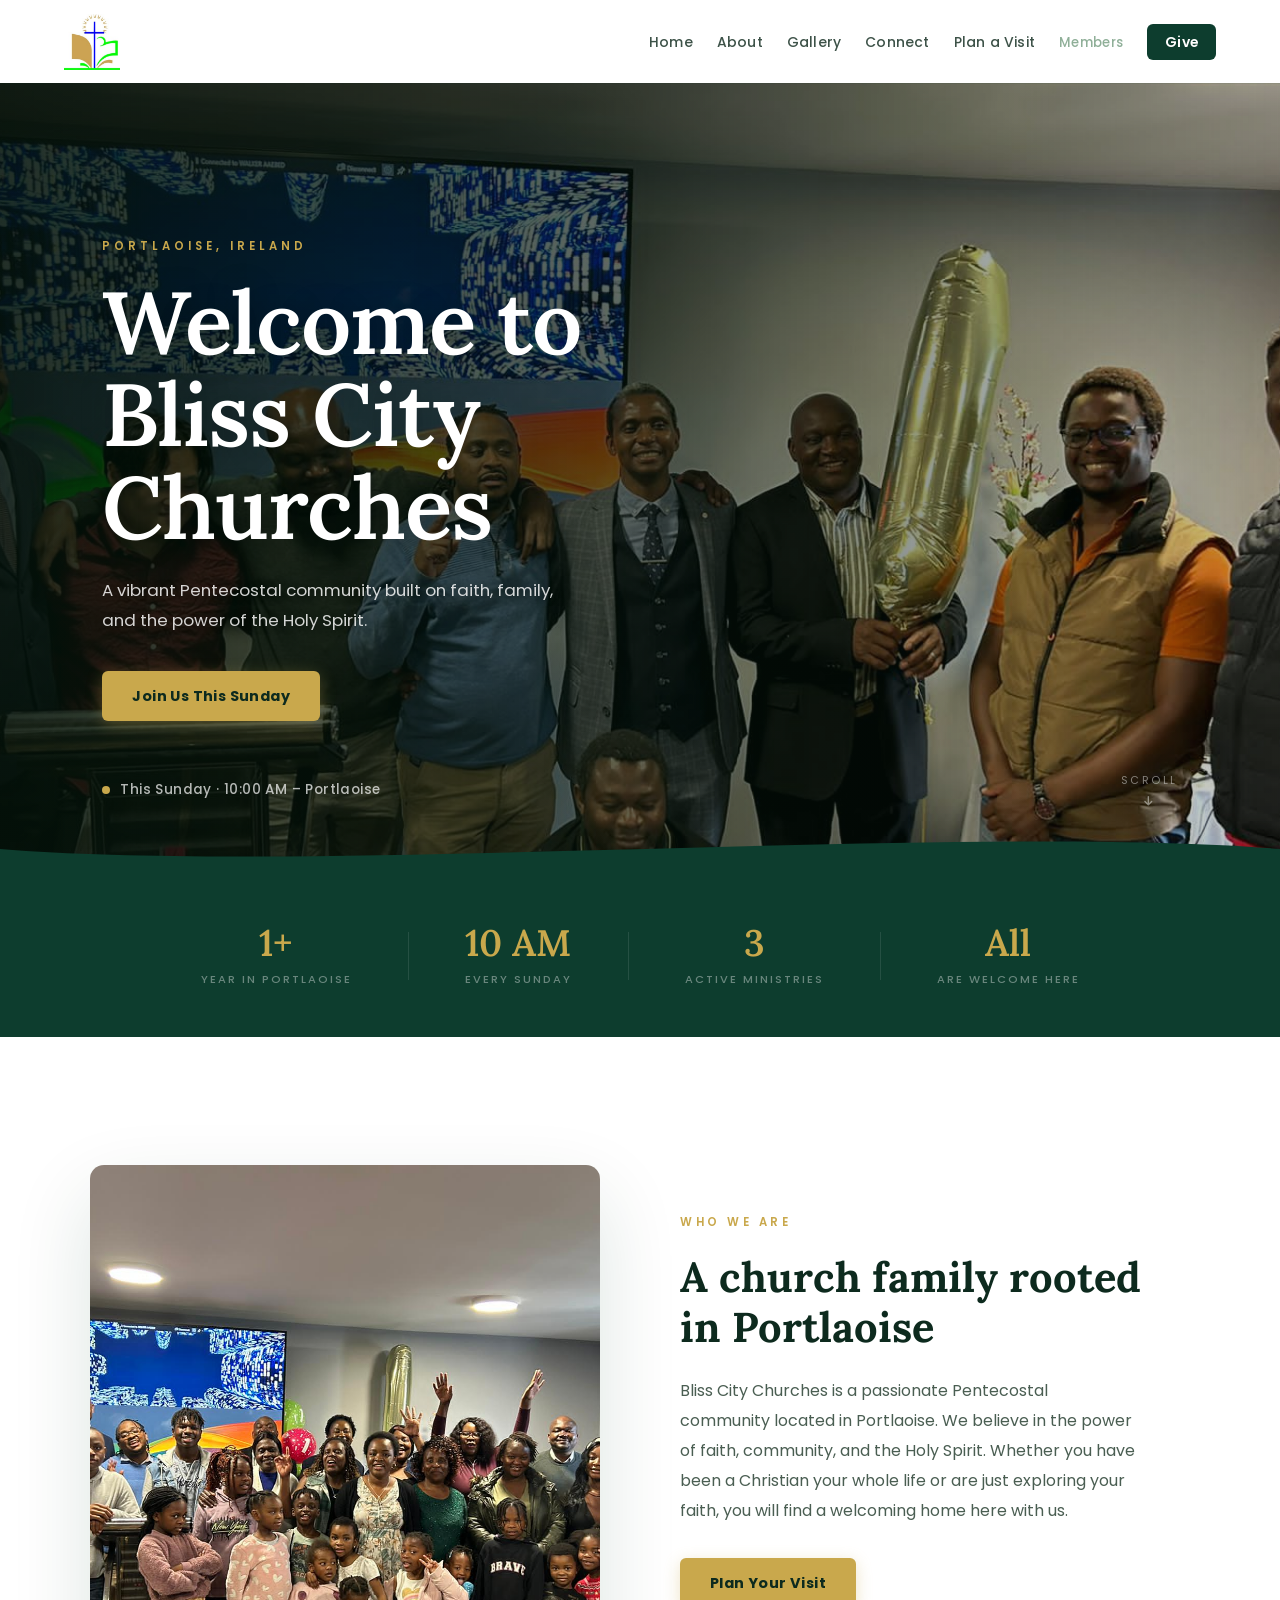
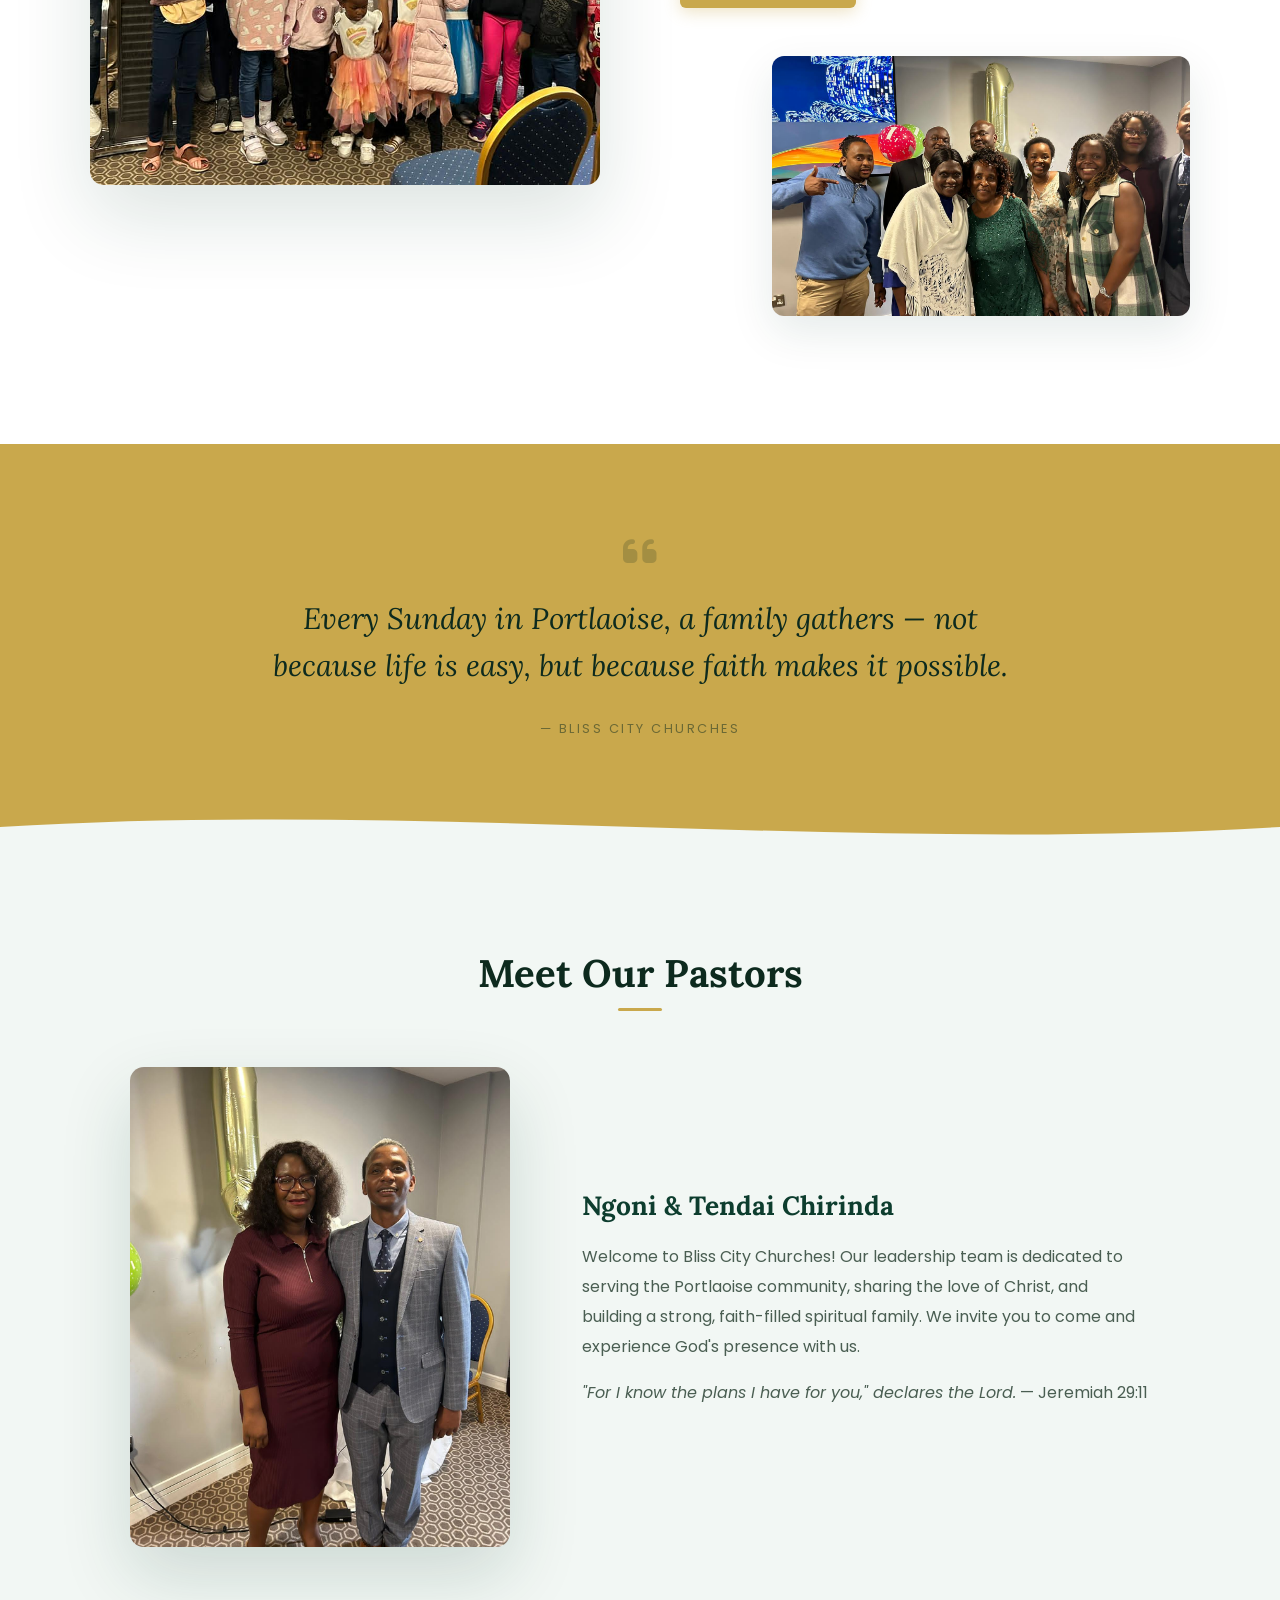
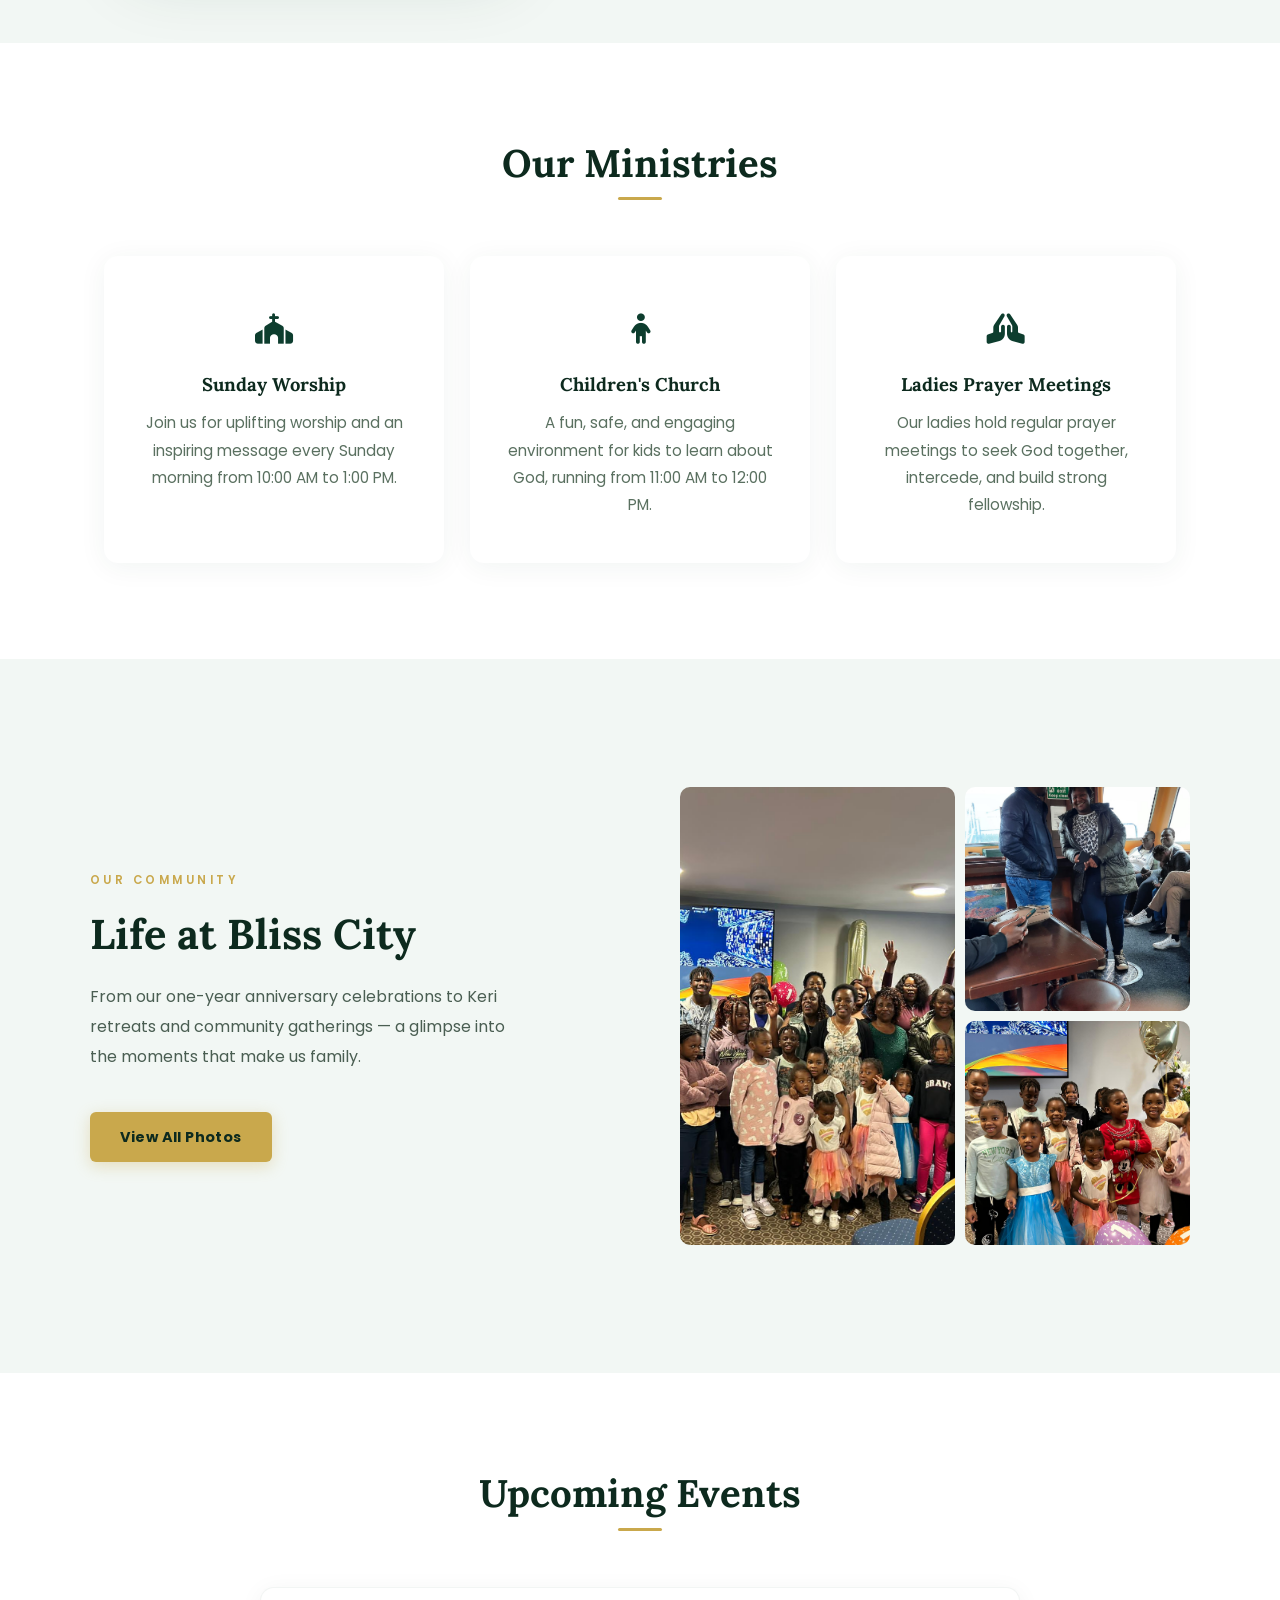
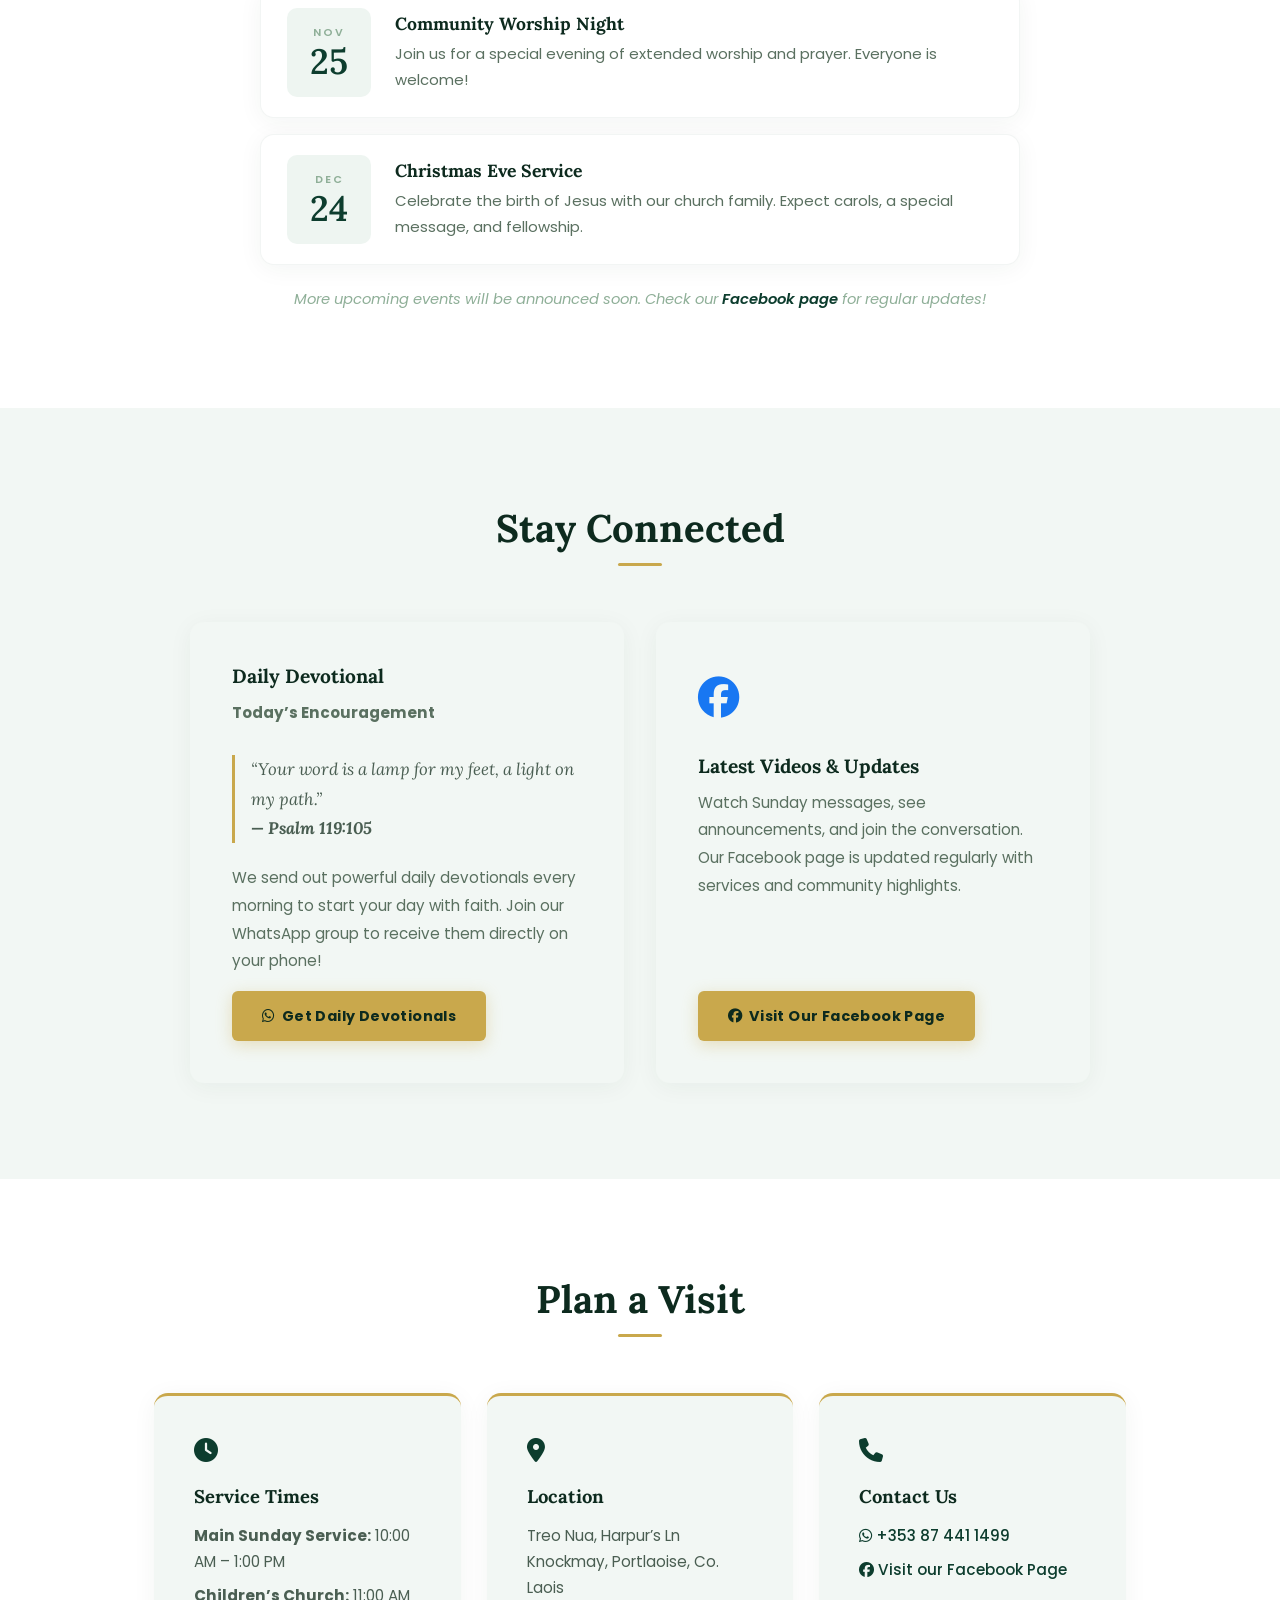
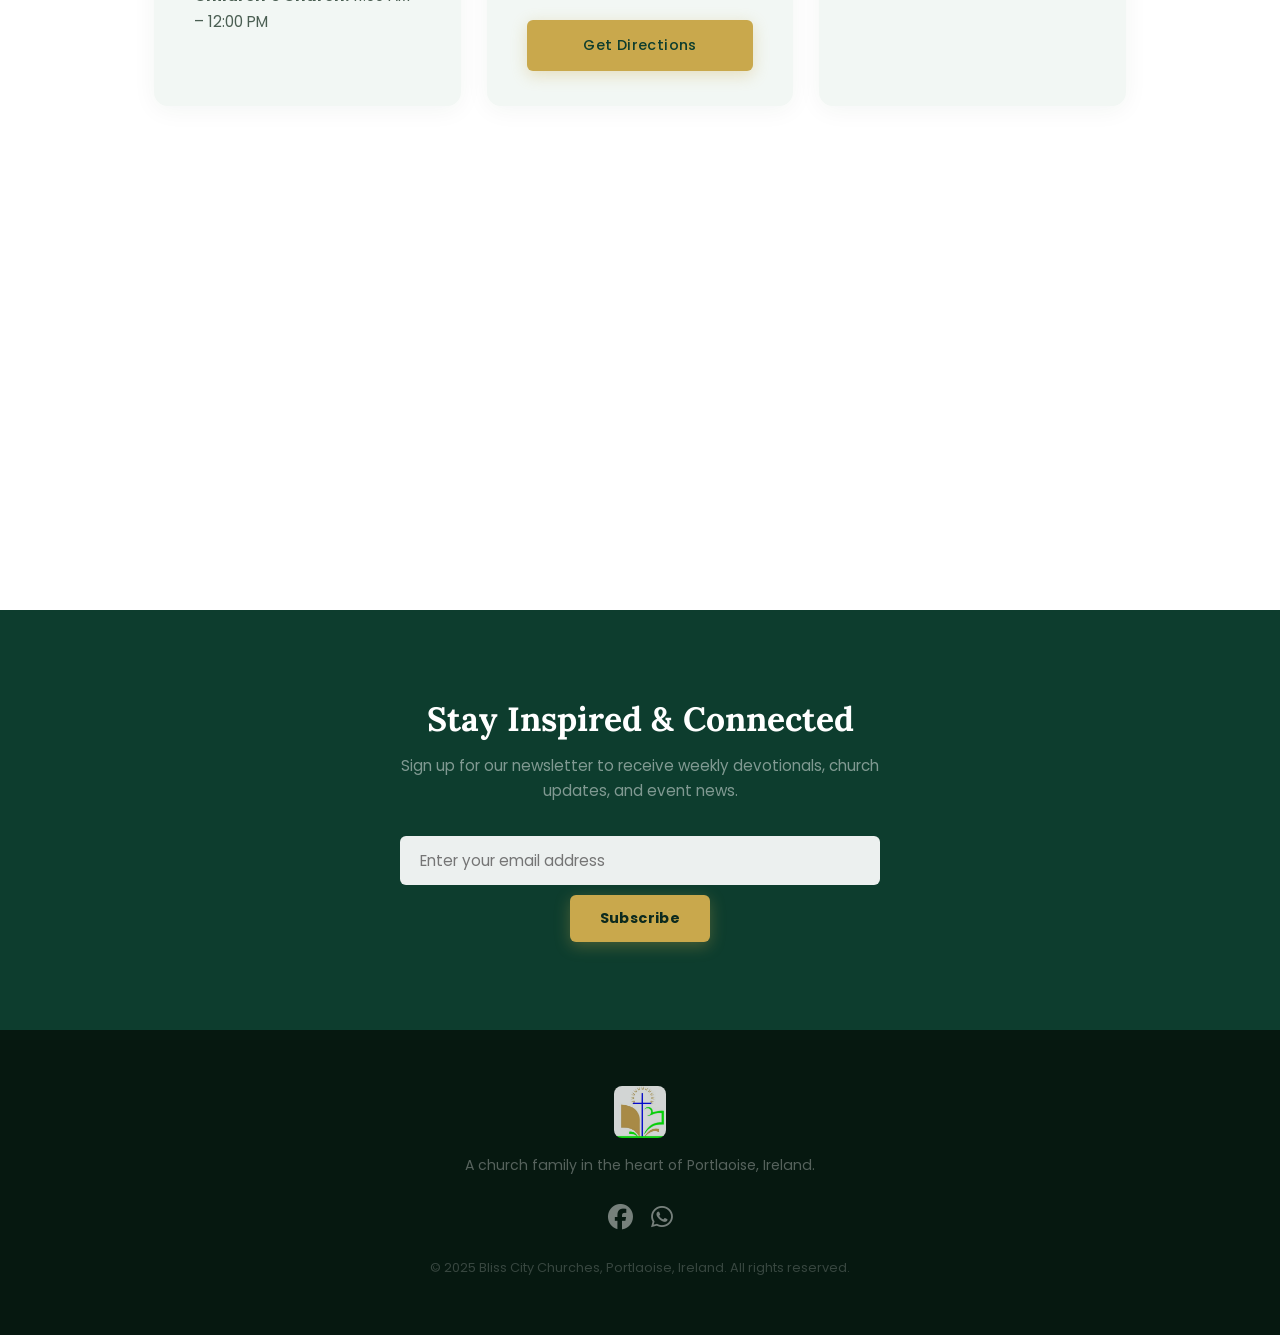
==== commit 85f3b507: "Sync hero slideshow array with current Assets/hero images Removed 3 deleted images and added 2 new o" ====
--- a/index.html
+++ b/index.html
@@ -336,11 +336,10 @@
         // That's it — no other changes needed.
         const HERO_IMAGES = [
             'Assets/hero/1000021980.jpg',
-            'Assets/hero/1000018693.jpg',
+            'Assets/hero/1000021866.jpg',
             'Assets/hero/1000022004.jpg',
-            'Assets/hero/1000020202.jpg',
+            'Assets/hero/1000021797.jpg',
             'Assets/hero/1000021965.jpg',
-            'Assets/hero/1000018561.jpg',
         ];
 
         // Builds slides and runs the Ken Burns rotation — no edits needed below this line
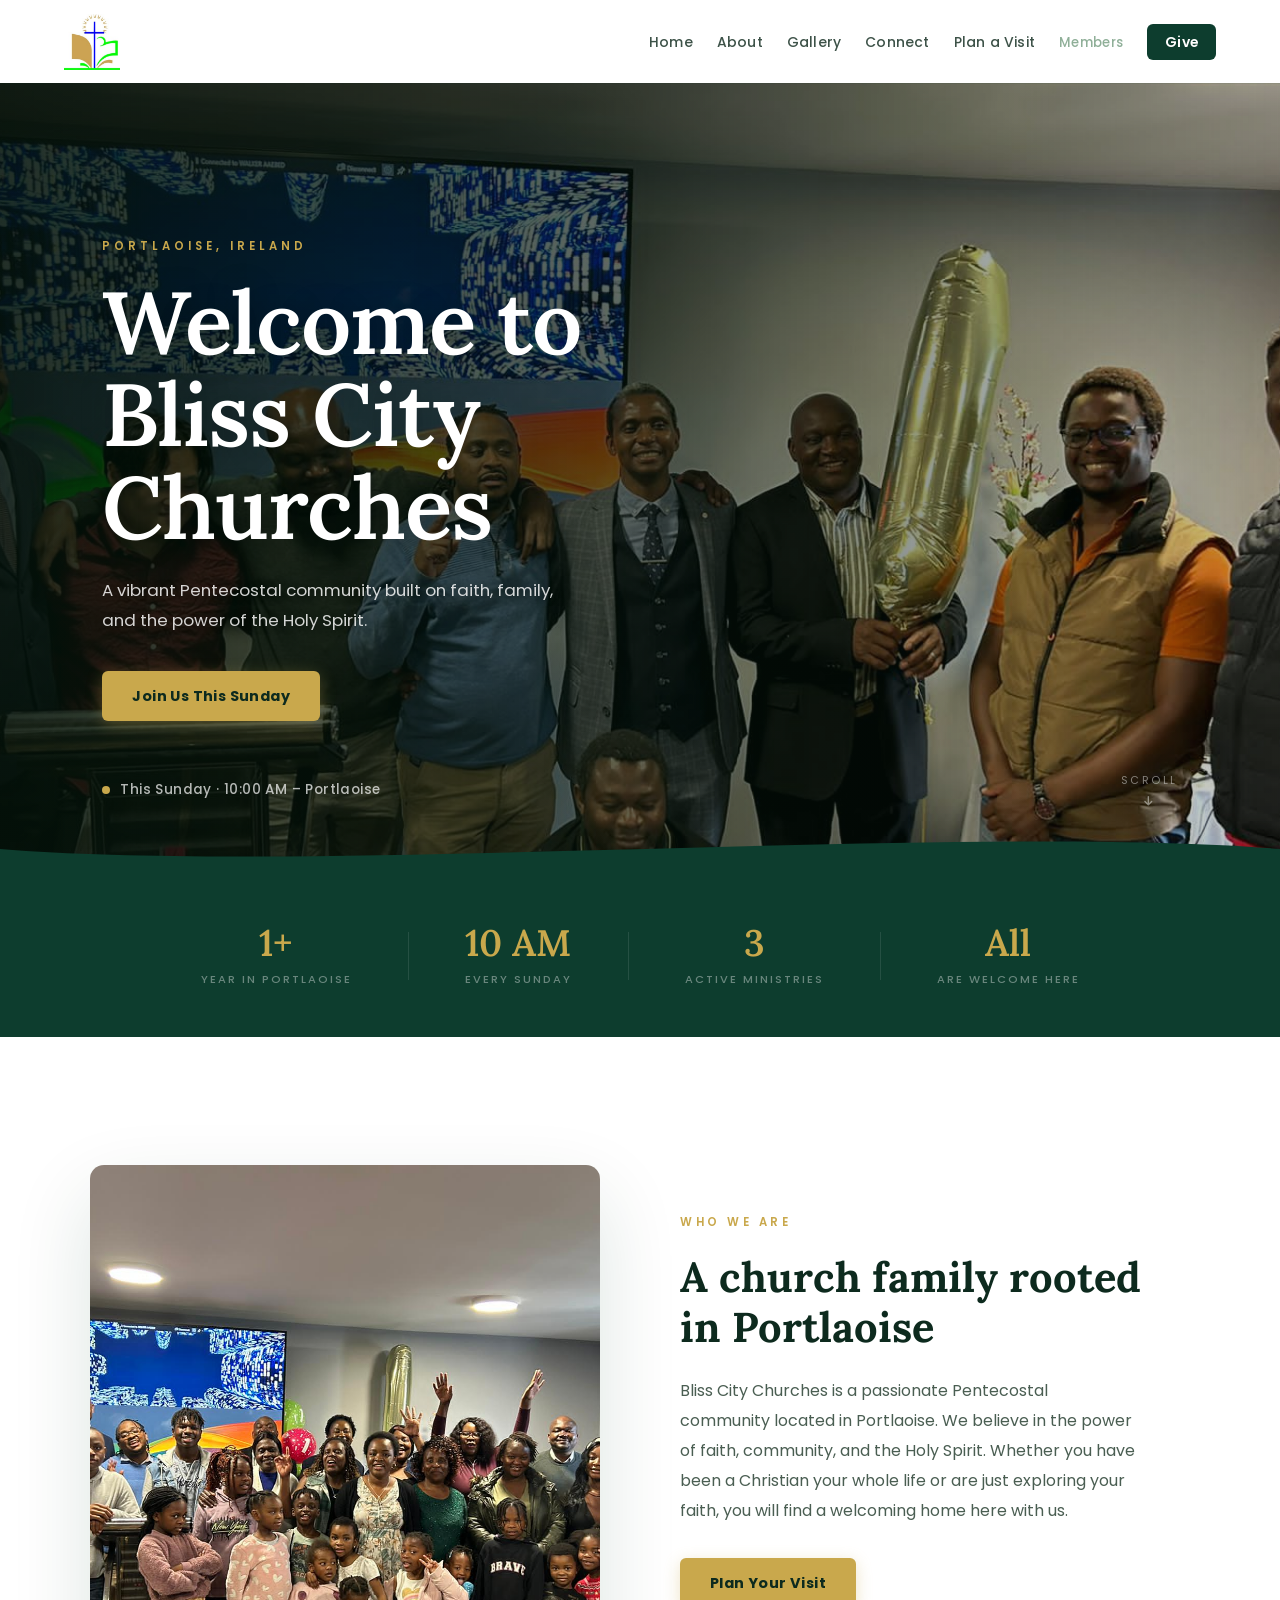
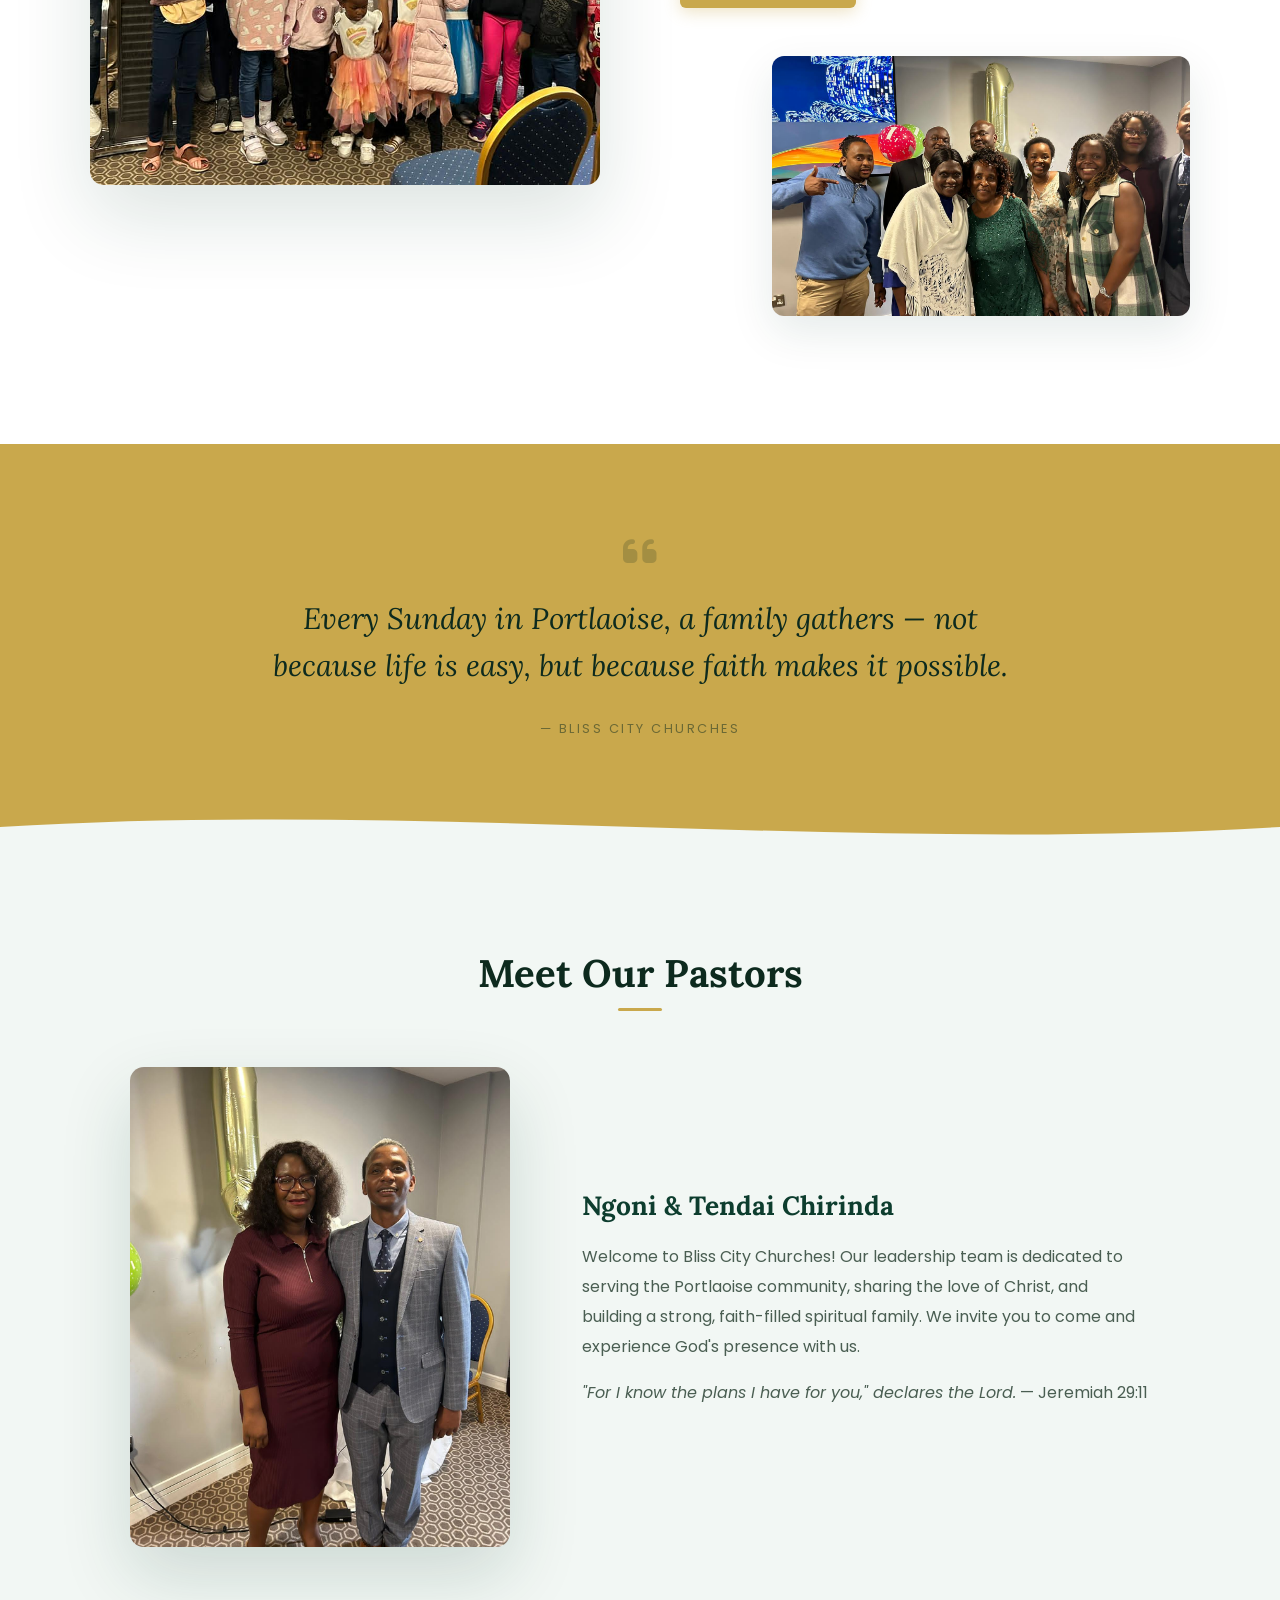
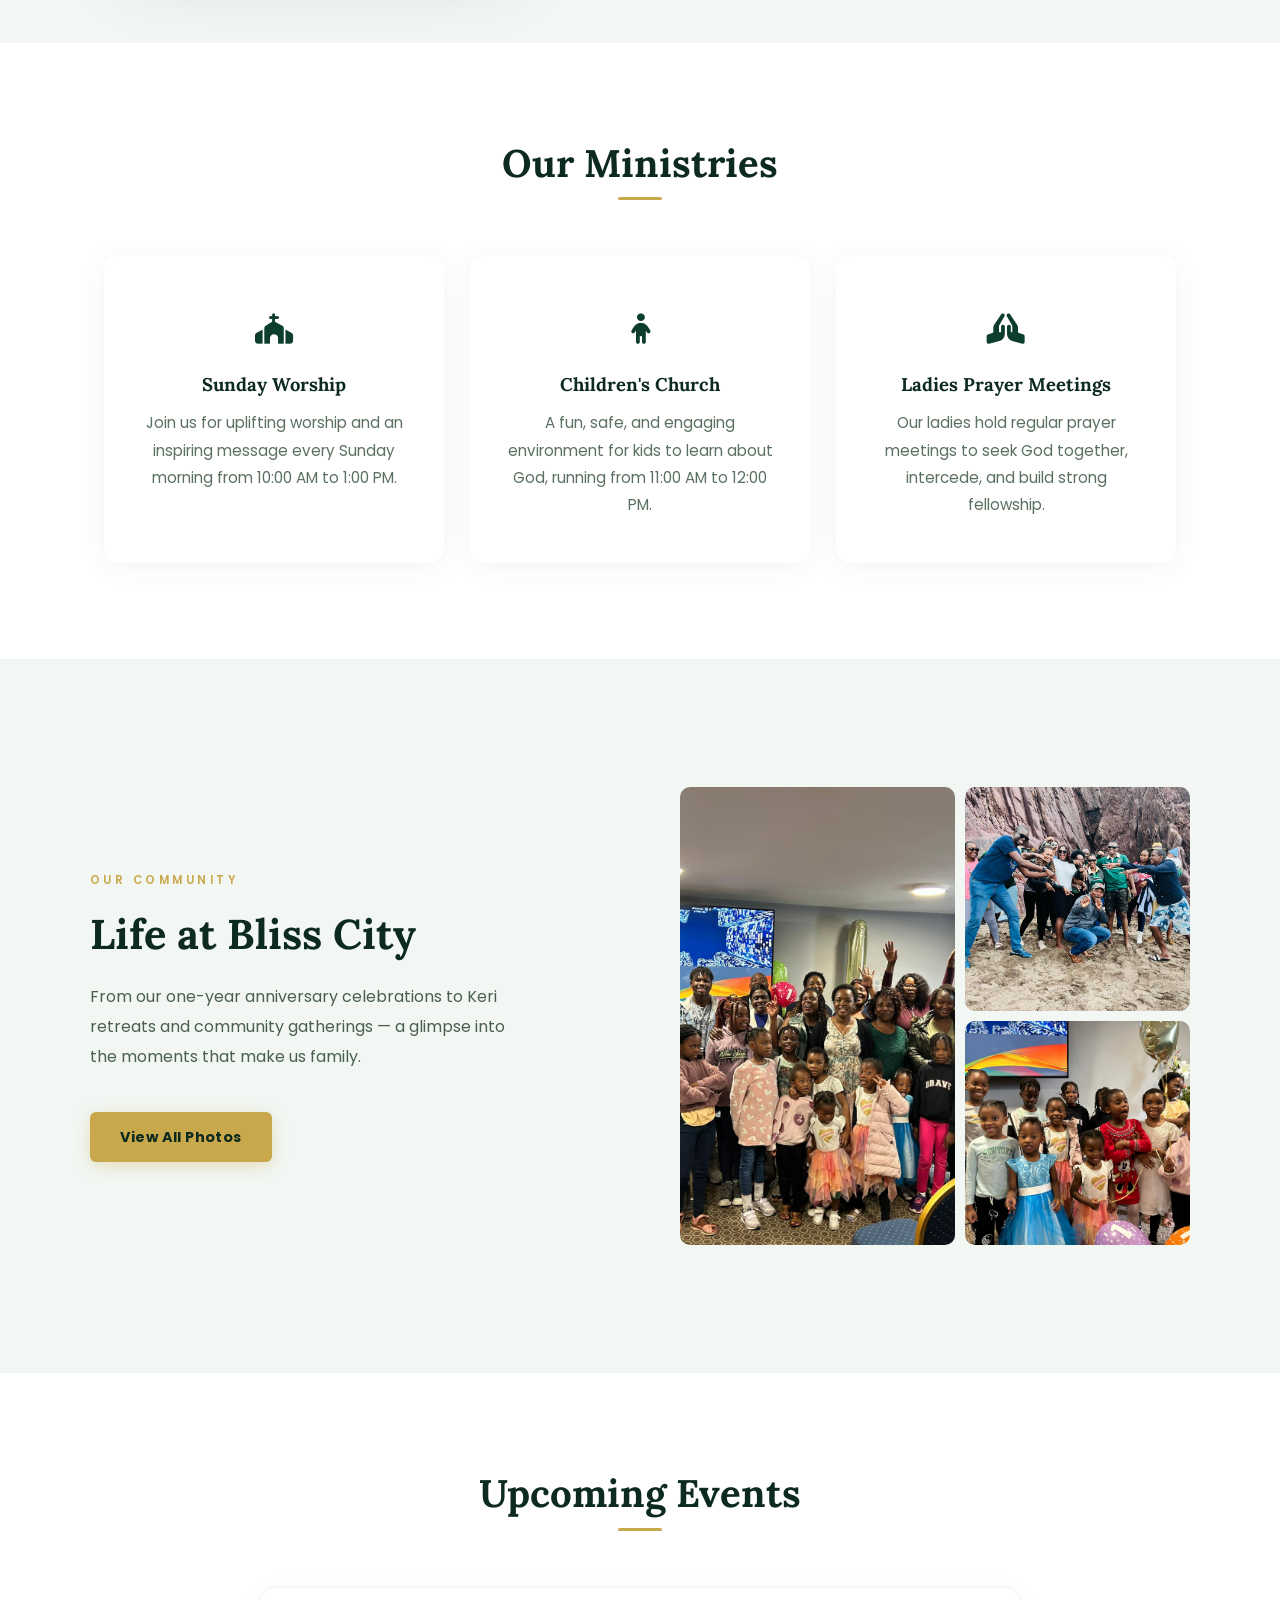
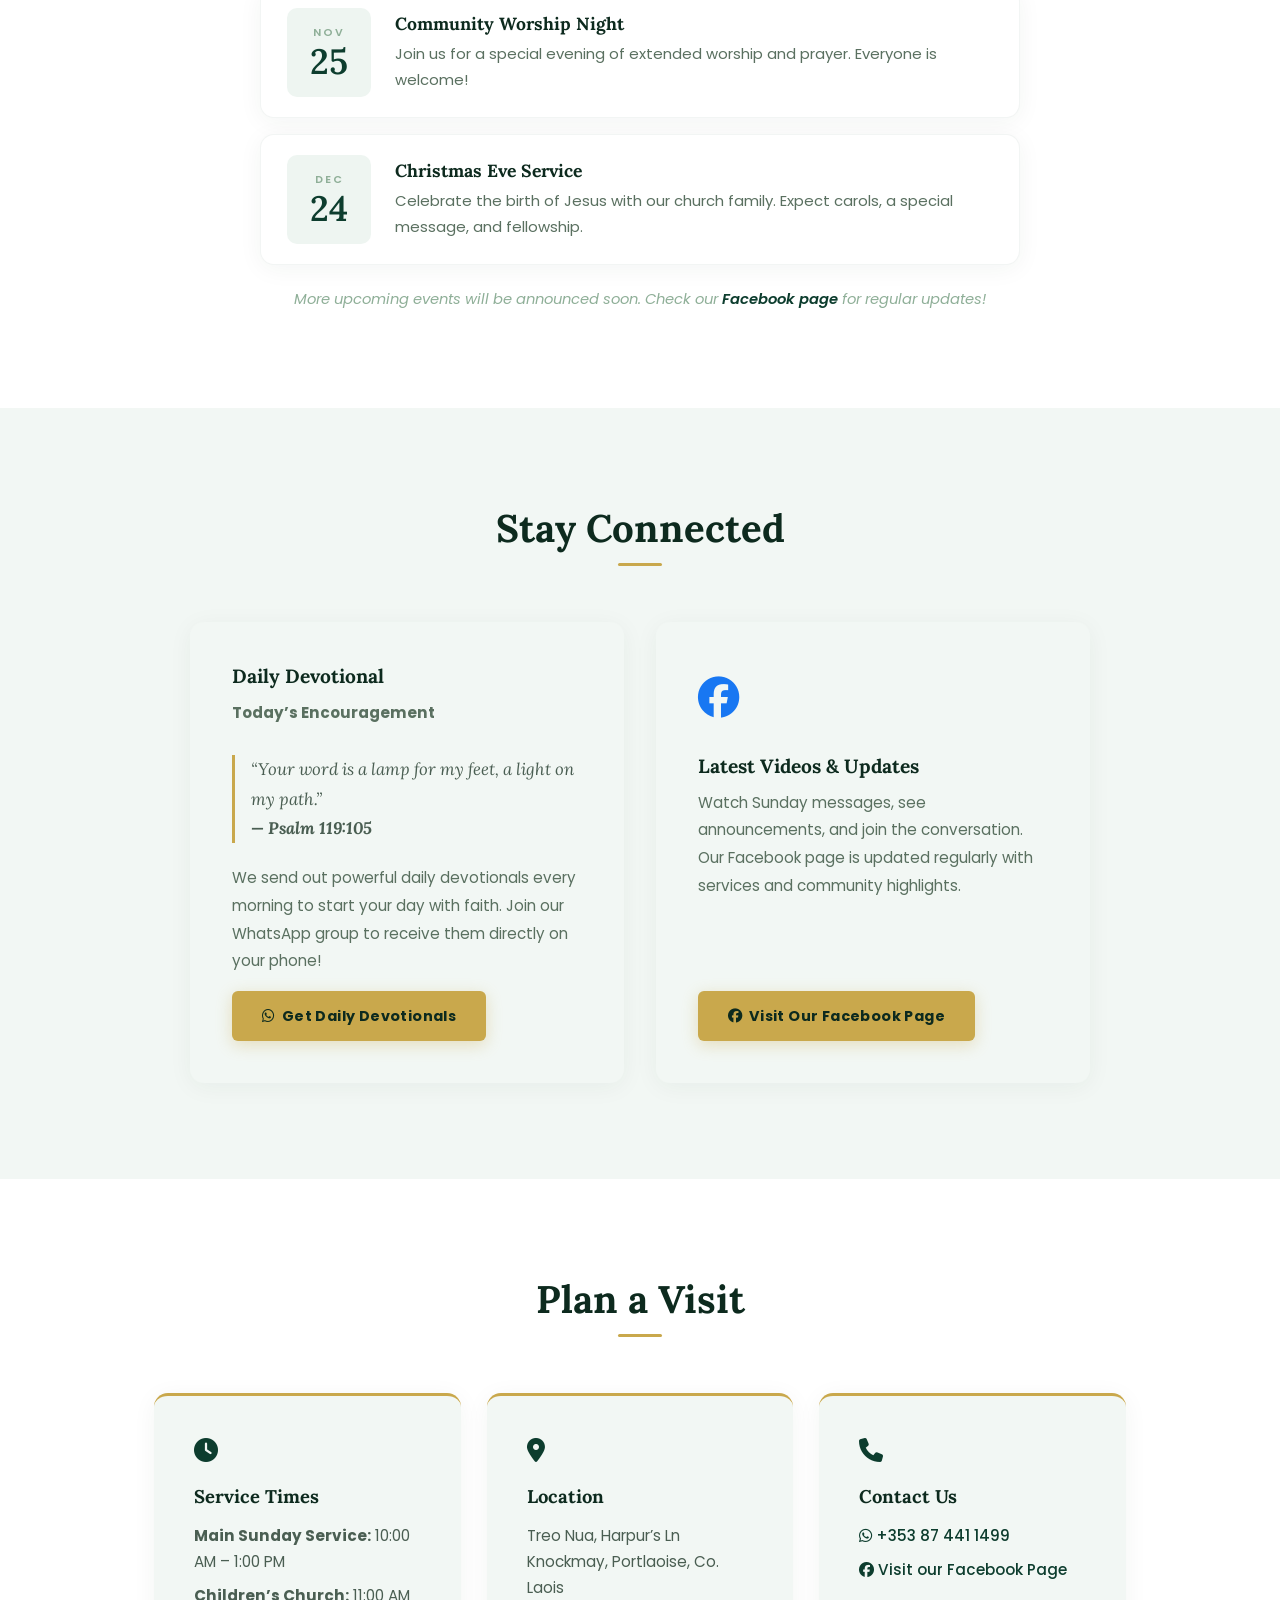
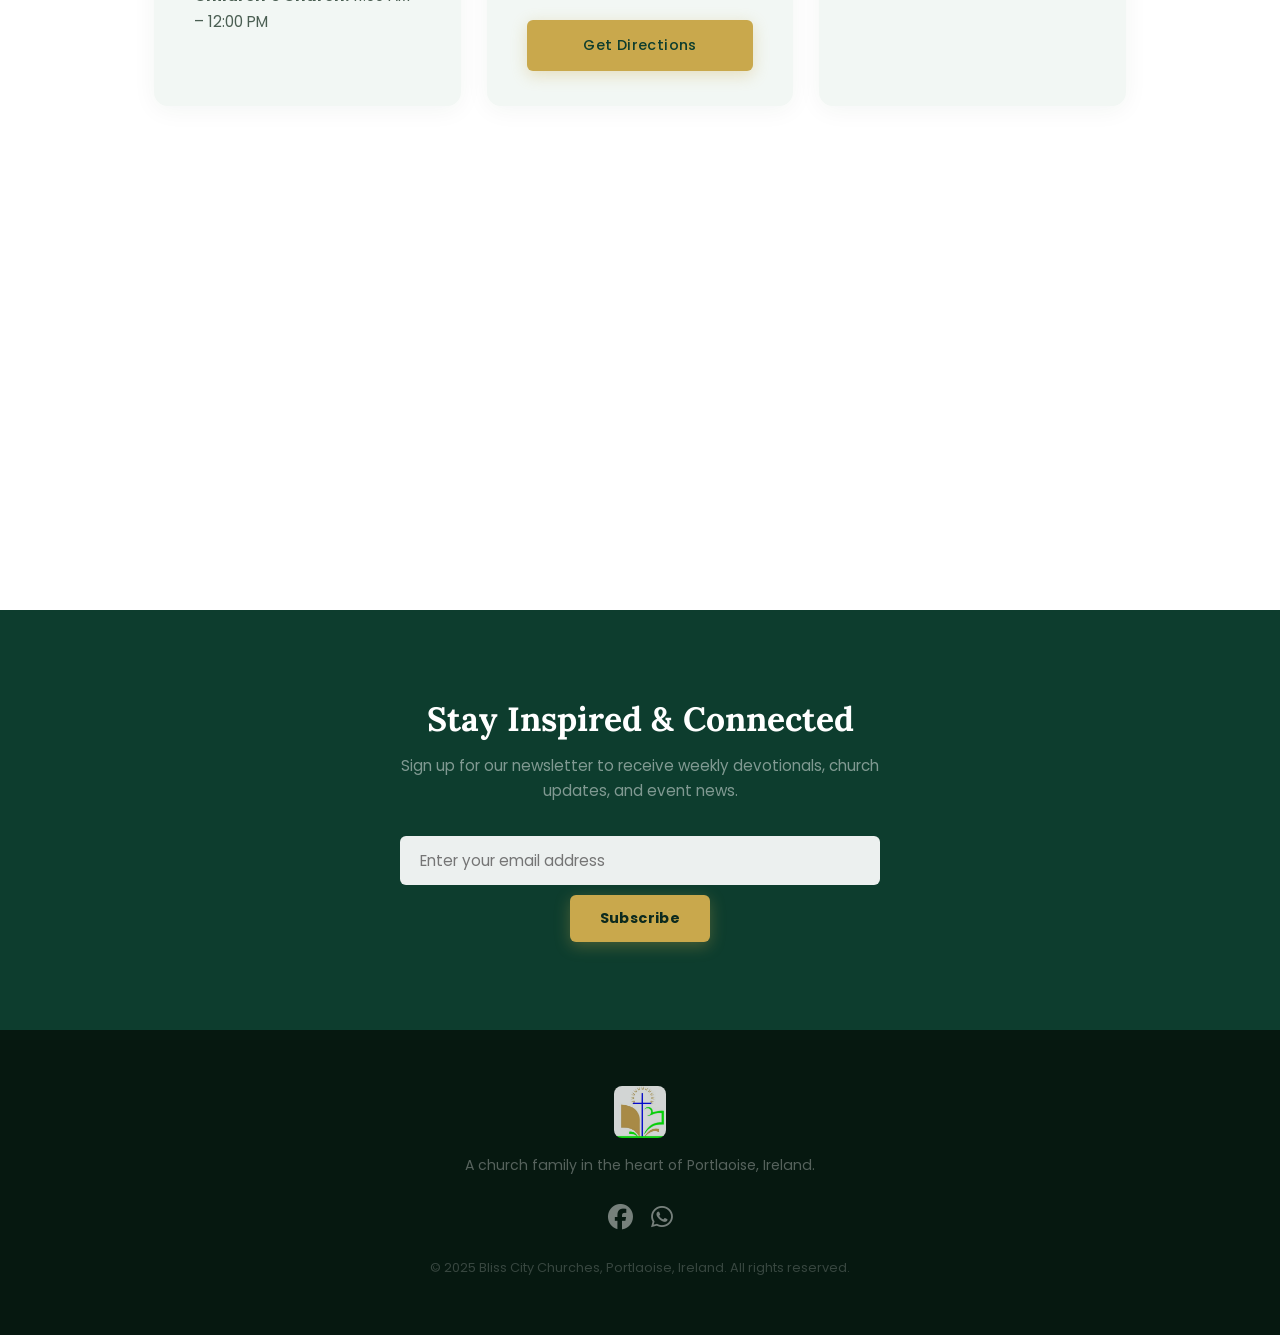
==== commit 75bf4d4f: "Replace faceless teaser image with 1000018093 Co-Authored-By: Claude Sonnet 4.6 <noreply@anthropic.c" ====
--- a/index.html
+++ b/index.html
@@ -167,7 +167,7 @@
                 <img src="Assets/one_year_celebration/1000021866.jpg" alt="Bliss City Congregation" loading="lazy">
             </div>
             <div class="teaser-photo">
-                <img src="Assets/activities/1000018693.jpg" alt="Church Activities" loading="lazy">
+                <img src="Assets/activities/1000018093.jpg" alt="Church Activities" loading="lazy">
             </div>
             <div class="teaser-photo">
                 <img src="Assets/one_year_celebration/1000022004.jpg" alt="One Year Celebration" loading="lazy">
